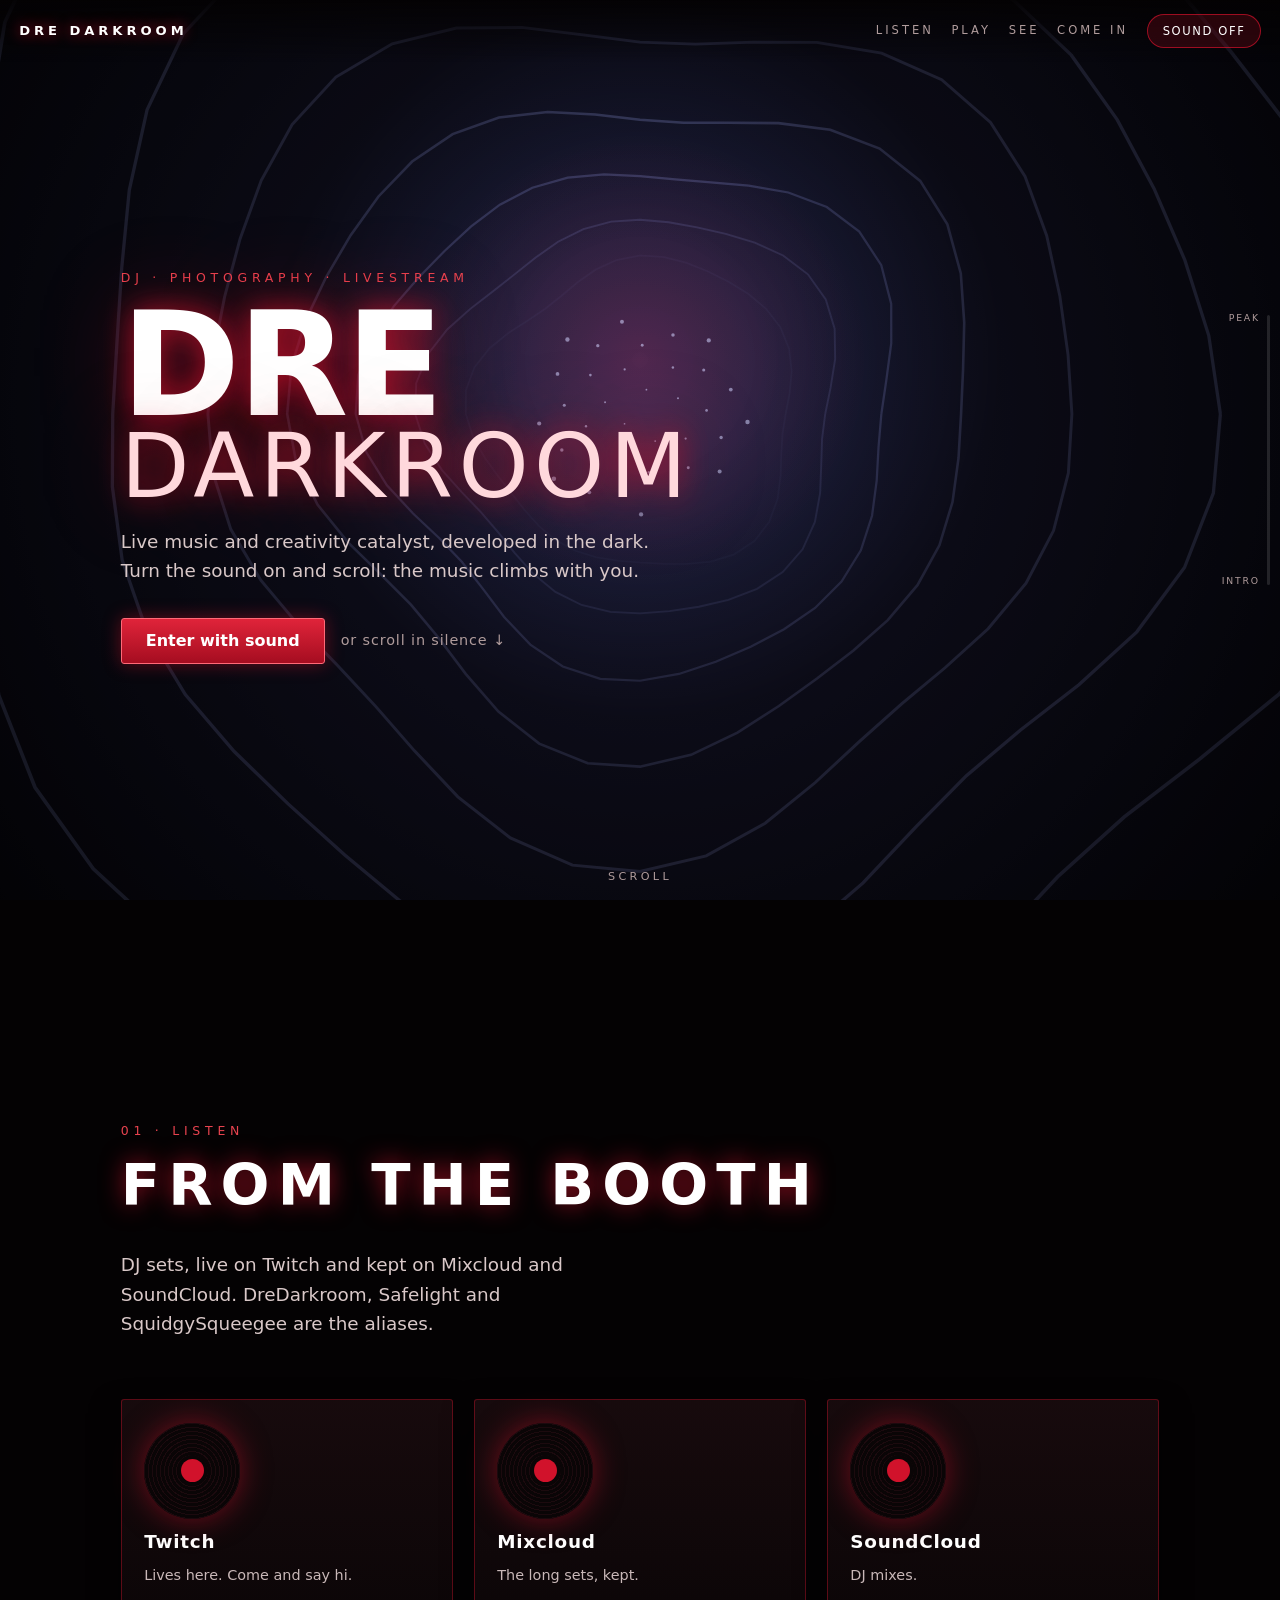
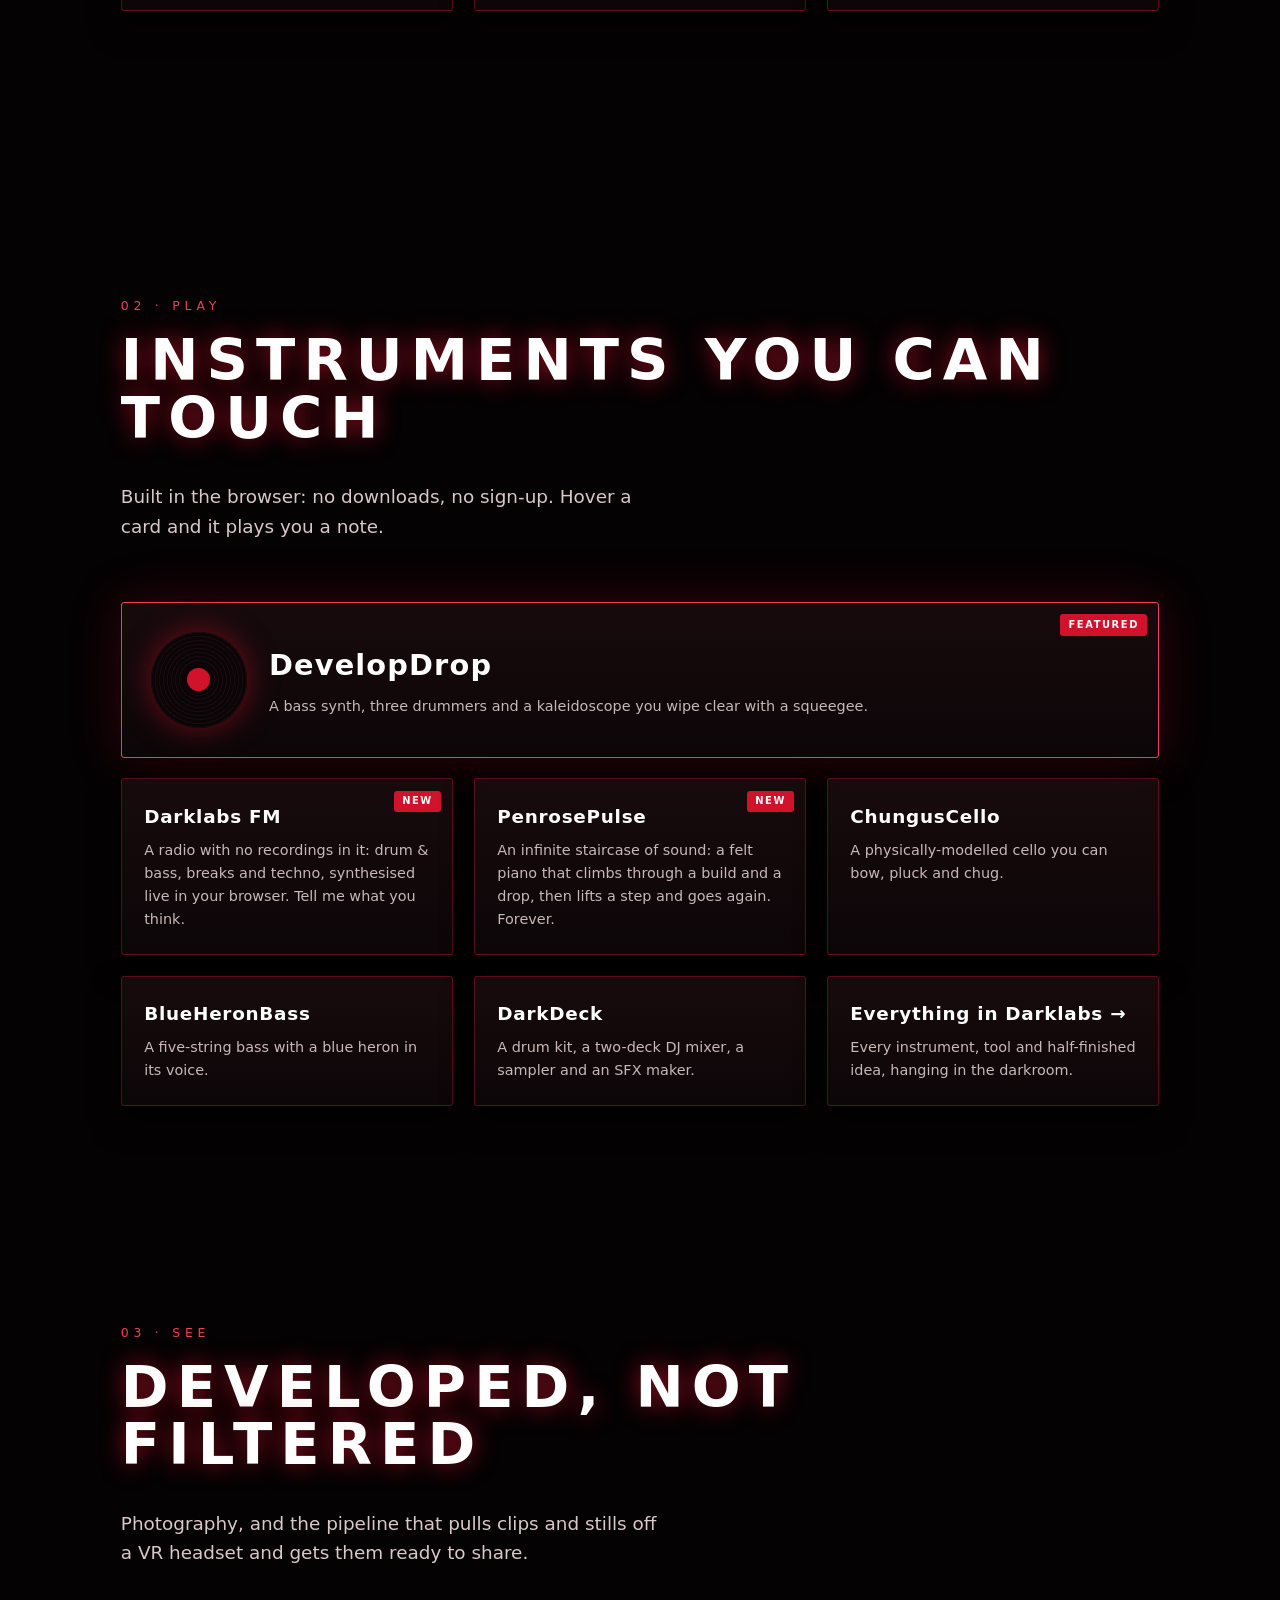
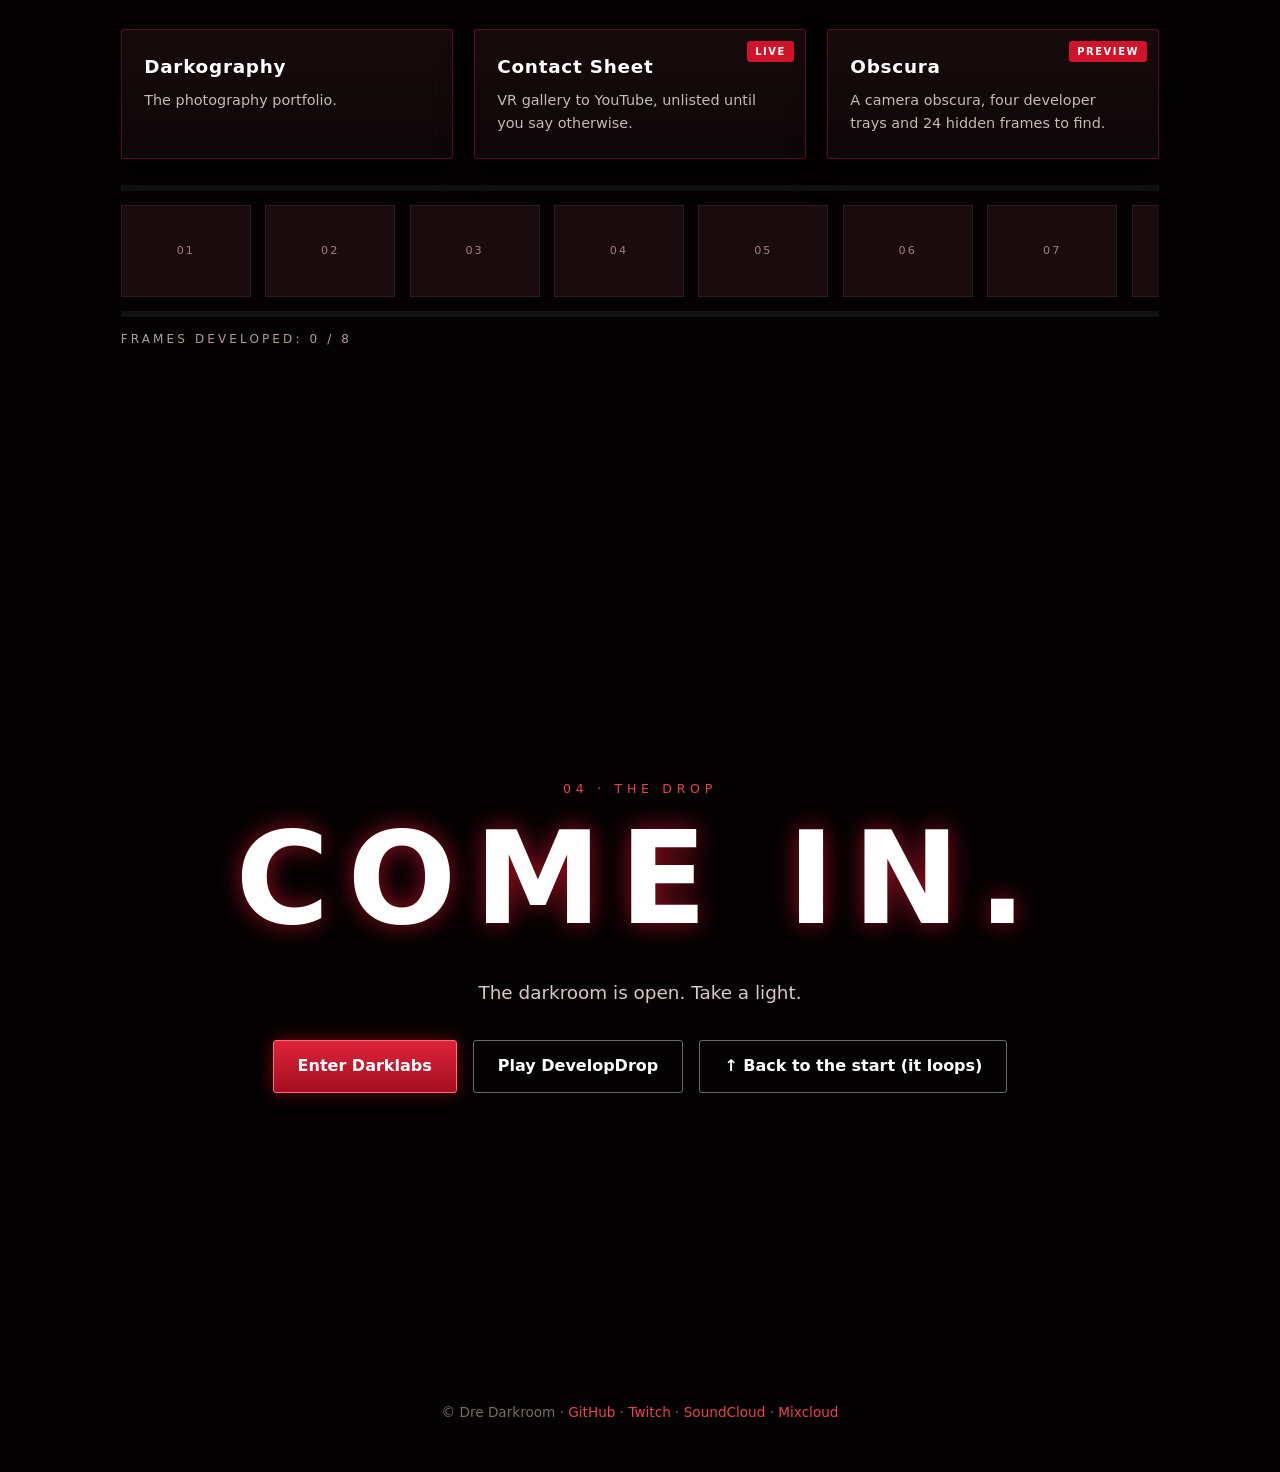
==== index.html @ c5c7fe25 "Fix inaccurate SoundCloud caption: DJ mixes Co-Authored-By: Claude Sonnet 5.5 <noreply@anthropic.com" ====
<!doctype html>
<html lang="en">
<head>
<meta charset="UTF-8">
<meta name="viewport" content="width=device-width, initial-scale=1, viewport-fit=cover">
<meta name="color-scheme" content="dark">
<meta name="darkreader-lock">
<title>Dre Darkroom | DJ / Photography / Livestream</title>
<meta name="description" content="Dre Darkroom: DJ, photography and livestream, plus instruments and games you can play in the browser. Scroll down: the music climbs with you.">
<meta name="theme-color" content="#040203">
<link rel="icon" href="data:image/svg+xml,<svg xmlns=%22http://www.w3.org/2000/svg%22 viewBox=%220 0 100 100%22><rect width=%22100%22 height=%22100%22 rx=%2214%22 fill=%22%23060607%22/><text x=%2250%22 y=%2268%22 font-size=%2258%22 font-family=%22monospace%22 font-weight=%22700%22 text-anchor=%22middle%22 fill=%22%23d1122b%22>DD</text></svg>">
<style>
*{margin:0;padding:0;box-sizing:border-box}
:root{--red:#d1122b;--red-soft:#e8434f;--ink:#040203;--text:#eadede;--dim:#b09c9c;--acc:rgb(150,205,255);--mx:50vw;--my:40vh;--beam:360px}
html{background:var(--ink);scroll-behavior:smooth}
body{color:var(--text);font:16px/1.6 system-ui,-apple-system,"Segoe UI",Roboto,Helvetica,Arial,sans-serif;overflow-x:hidden}
a{color:inherit}
#sky{position:fixed;inset:0;width:100%;height:100%;z-index:0;display:block}
#dark{position:fixed;inset:0;z-index:5;pointer-events:none;background:radial-gradient(circle var(--beam) at var(--mx) var(--my),rgba(2,0,0,0),rgba(2,0,0,.03) 34%,rgba(2,0,0,.55) 100%)}
#glow{position:fixed;inset:0;z-index:6;pointer-events:none;mix-blend-mode:screen;background:radial-gradient(circle calc(var(--beam)*.85) at var(--mx) var(--my),rgba(209,18,43,.26),rgba(209,18,43,.07) 46%,transparent 74%)}
.bar{position:fixed;top:0;left:0;right:0;z-index:20;display:flex;align-items:center;gap:1.2rem;padding:.9rem 1.2rem;background:linear-gradient(180deg,rgba(4,2,3,.92),rgba(4,2,3,0))}
.logo{font-weight:800;letter-spacing:.3em;font-size:.82rem;text-decoration:none;color:#fff;text-shadow:0 0 14px rgba(209,18,43,.9)}
.bar nav{display:flex;gap:1.1rem;margin-left:auto}
.bar nav a{font-size:.72rem;letter-spacing:.26em;text-transform:uppercase;text-decoration:none;color:var(--dim);padding:.3rem 0;border-bottom:1px solid transparent;transition:color .2s,border-color .2s}
.bar nav a:hover,.bar nav a.on{color:#fff;border-color:var(--red)}
.snd{font:inherit;font-size:.72rem;letter-spacing:.14em;text-transform:uppercase;color:#fff;background:rgba(209,18,43,.18);border:1px solid rgba(209,18,43,.7);border-radius:999px;padding:.4rem .9rem;cursor:pointer}
.snd[aria-pressed=true]{background:var(--red)}
.snd:focus-visible,.bar a:focus-visible,.card:focus-visible,.btn:focus-visible{outline:2px solid #fff;outline-offset:3px}
main{position:relative;z-index:10}
.screen{min-height:100vh;display:flex;flex-direction:column;justify-content:center;max-width:1080px;margin:0 auto;padding:6rem 1.3rem 4rem}
.eyebrow{font-size:.78rem;letter-spacing:.38em;text-transform:uppercase;color:var(--red-soft);margin-bottom:1rem}
h1{font-size:clamp(3rem,13vw,9rem);line-height:.86;font-weight:800;letter-spacing:-.02em;color:#fff;text-shadow:0 0 30px rgba(209,18,43,.8),0 0 90px rgba(209,18,43,.4)}
h1 span{display:block;letter-spacing:.06em;font-weight:200;color:#ffd8dc;font-size:.62em}
h2{font-size:clamp(2rem,6vw,3.6rem);line-height:1;letter-spacing:.14em;text-transform:uppercase;font-weight:700;color:#fff;text-shadow:0 0 24px rgba(209,18,43,.7);margin-bottom:.8rem}
.lede{max-width:46ch;font-size:1.15rem;color:#d9c8c8;margin:1.4rem 0 2rem}
.btn{display:inline-block;font-weight:700;text-decoration:none;color:#fff;background:linear-gradient(180deg,#e0243a,#a50d20);padding:.8rem 1.5rem;border-radius:3px;border:1px solid #ff6a78;box-shadow:0 0 18px rgba(209,18,43,.45);transition:transform .2s,box-shadow .2s,filter .2s;cursor:pointer;font-size:1rem;font-family:inherit}
.btn:hover{transform:translateY(-2px);filter:brightness(1.15);box-shadow:0 0 30px rgba(209,18,43,.8)}
.btn.ghost{background:transparent;border-color:rgba(255,255,255,.4);box-shadow:none}
.row{display:flex;flex-wrap:wrap;gap:1rem;align-items:center}
.quiet{color:var(--dim);font-size:.9rem;text-decoration:none;letter-spacing:.06em}
.quiet:hover{color:#fff}
.grid{display:grid;grid-template-columns:repeat(auto-fit,minmax(250px,1fr));gap:1.3rem;margin-top:1.8rem}
.card{position:relative;display:flex;flex-direction:column;gap:.5rem;padding:1.4rem;border:1px solid rgba(209,18,43,.4);border-radius:3px;background:linear-gradient(180deg,rgba(27,12,15,.86),rgba(14,7,9,.86));text-decoration:none;box-shadow:0 14px 30px rgba(0,0,0,.6);transition:transform .2s,border-color .2s,box-shadow .2s}
.card:hover{transform:translateY(-6px) rotate(-.4deg);border-color:var(--red-soft);box-shadow:0 22px 44px rgba(0,0,0,.7),0 0 34px rgba(209,18,43,.4)}
.card b{font-size:1.15rem;letter-spacing:.04em;color:#fff}
.card span{color:#c9b8b8;font-size:.9rem}
.card i{font-style:normal;font-size:.62rem;letter-spacing:.16em;font-weight:800;position:absolute;top:.7rem;right:.7rem;background:var(--red);color:#fff;padding:.18rem .5rem;border-radius:3px}
.card.hero{grid-column:1/-1;flex-direction:row;align-items:center;gap:1.4rem;padding:1.8rem;border-color:var(--red-soft);box-shadow:0 0 50px rgba(209,18,43,.25),0 14px 30px rgba(0,0,0,.6)}
.card.hero b{font-size:1.8rem}
.card.hero>div:last-child{display:flex;flex-direction:column;gap:.4rem}
.disc{flex:none;width:96px;height:96px;border-radius:50%;background:repeating-radial-gradient(circle,#0a0506 0 3px,#1c0a0e 3px 4px),conic-gradient(from 0deg,#d1122b,#2a0710,#ff6a3d,#1b0610,#d1122b);box-shadow:0 0 30px rgba(209,18,43,.5);animation:spin 9s linear infinite;position:relative}
.disc::after{content:"";position:absolute;inset:38%;border-radius:50%;background:#d1122b;box-shadow:0 0 0 4px #0a0506}
@keyframes spin{to{transform:rotate(360deg)}}
.records{display:grid;grid-template-columns:repeat(auto-fit,minmax(240px,1fr));gap:1.3rem;margin-top:1.8rem}
.records .card{align-items:flex-start}
.strip{display:flex;gap:.9rem;margin-top:1.6rem;overflow:hidden;padding:.9rem 0;border-top:6px solid #111;border-bottom:6px solid #111;background:repeating-linear-gradient(90deg,transparent 0 22px,#050203 22px 30px)}
.frame{flex:none;width:130px;height:92px;background:#1a0b0e;border:1px solid #2b1c1e;display:flex;align-items:center;justify-content:center;color:#a47f84;font-size:.7rem;letter-spacing:.18em;text-transform:uppercase;animation:develop 2.4s ease both}
@keyframes develop{from{filter:brightness(.1) sepia(1)}to{filter:none}}
.frame{cursor:pointer;font:inherit;font-size:.7rem;letter-spacing:.18em;text-transform:uppercase;border:1px solid #2b1c1e;color:#a47f84;position:relative}
.frame:hover,.frame:focus-visible{border-color:var(--red-soft);color:#fff;outline:none}
.frame.found{background:#2a1013;color:#ffd8dc}
.frame.found::after{content:"";position:absolute;right:6px;top:6px;width:6px;height:6px;border-radius:50%;background:var(--red);box-shadow:0 0 8px var(--red)}
.found-count{margin-top:.8rem;font-size:.75rem;letter-spacing:.26em;text-transform:uppercase;color:var(--dim)}
#toast{position:fixed;left:50%;bottom:54px;transform:translateX(-50%) translateY(20px);z-index:40;background:rgba(10,4,5,.94);border:1px solid var(--red-soft);color:#fff;padding:.7rem 1.1rem;border-radius:3px;font-size:.85rem;letter-spacing:.08em;max-width:min(92vw,34rem);text-align:center;opacity:0;pointer-events:none;transition:opacity .4s,transform .4s}
#toast.on{opacity:1;transform:translateX(-50%) translateY(0)}
dialog#dino{background:#0a0405;color:#ffd8dc;border:1px solid var(--red-soft);border-radius:4px;padding:1.4rem 1.6rem;max-width:min(94vw,40rem)}
dialog#dino::backdrop{background:rgba(0,0,0,.8)}
dialog#dino pre{font:14px/1.15 ui-monospace,Consolas,monospace;color:#ff8a96;overflow:auto;margin:0 0 1rem}
dialog#dino button{font:inherit;color:#fff;background:transparent;border:1px solid rgba(255,255,255,.4);border-radius:3px;padding:.5rem 1rem;cursor:pointer}
html.neg{filter:invert(1) hue-rotate(180deg)}
.end{text-align:center;align-items:center}
.end h2{font-size:clamp(3rem,12vw,8rem)}
footer{position:relative;z-index:10;text-align:center;color:#7a6a6a;font-size:.85rem;padding:2rem 1rem 3rem}
footer a{color:var(--red-soft);text-decoration:none}
.hint{position:fixed;left:50%;bottom:14px;transform:translateX(-50%);z-index:20;font-size:.7rem;letter-spacing:.3em;text-transform:uppercase;color:var(--dim);transition:opacity .6s;pointer-events:none}
.meter{position:fixed;right:10px;top:50%;transform:translateY(-50%);z-index:20;width:3px;height:30vh;background:rgba(255,255,255,.12);border-radius:3px}
.meter i{position:absolute;left:0;right:0;bottom:0;background:var(--acc);border-radius:3px;box-shadow:0 0 12px var(--acc)}
.meter span{position:absolute;right:10px;font-size:.58rem;letter-spacing:.2em;text-transform:uppercase;color:var(--dim);white-space:nowrap}
.meter .t{top:-4px}.meter .b{bottom:-4px}
@media (max-width:700px){.bar nav{display:none}.card.hero{flex-direction:column;align-items:flex-start}.meter{display:none}}
@media (prefers-reduced-motion:reduce){*,*::before,*::after{animation:none!important;transition:none!important}html{scroll-behavior:auto}}
</style>
</head>
<body>
<canvas id="sky" aria-hidden="true"></canvas>
<div id="dark" aria-hidden="true"></div><div id="glow" aria-hidden="true"></div>
<header class="bar">
  <a class="logo" href="#top">DRE DARKROOM</a>
  <nav aria-label="Sections"><a href="#listen">Listen</a><a href="#play">Play</a><a href="#see">See</a><a href="#drop">Come in</a></nav>
  <button class="snd" id="snd" type="button" aria-pressed="false">Sound off</button>
</header>
<div class="meter" aria-hidden="true"><span class="t">peak</span><i id="meterFill" style="height:0%"></i><span class="b">intro</span></div>

<main>
<section class="screen" id="top">
  <p class="eyebrow">DJ &middot; Photography &middot; Livestream</p>
  <h1>DRE<span>DARKROOM</span></h1>
  <p class="lede">Live music and creativity catalyst, developed in the dark. Turn the sound on and scroll: the music climbs with you.</p>
  <div class="row"><button class="btn" id="enter" type="button">Enter with sound</button><a class="quiet" href="#listen">or scroll in silence &darr;</a></div>
</section>

<section class="screen" id="listen">
  <p class="eyebrow">01 &middot; Listen</p>
  <h2>From the booth</h2>
  <p class="lede">DJ sets, live on Twitch and kept on Mixcloud and SoundCloud. DreDarkroom, Safelight and SquidgySqueegee are the aliases.</p>
  <div class="records">
    <a class="card" href="https://twitch.tv/dredarkroom" rel="noopener" data-n="62"><div class="disc"></div><b>Twitch</b><span>Lives here. Come and say hi.</span></a>
    <a class="card" href="https://mixcloud.com/darkroom" rel="noopener" data-n="65"><div class="disc"></div><b>Mixcloud</b><span>The long sets, kept.</span></a>
    <a class="card" href="https://soundcloud.com/dredarkroom" rel="noopener" data-n="69"><div class="disc"></div><b>SoundCloud</b><span>DJ mixes.</span></a>
  </div>
</section>

<section class="screen" id="play">
  <p class="eyebrow">02 &middot; Play</p>
  <h2>Instruments you can touch</h2>
  <p class="lede">Built in the browser: no downloads, no sign-up. Hover a card and it plays you a note.</p>
  <div class="grid">
    <a class="card hero" href="https://dredarkroom.github.io/DevelopDrop/" rel="noopener" data-n="74"><div class="disc"></div><div><i>FEATURED</i><b>DevelopDrop</b><span>A bass synth, three drummers and a kaleidoscope you wipe clear with a squeegee.</span></div></a>
    <a class="card" href="/darklabs/fm/" data-n="67"><i>NEW</i><b>Darklabs FM</b><span>A radio with no recordings in it: drum &amp; bass, breaks and techno, synthesised live in your browser. Tell me what you think.</span></a>
    <a class="card" href="/darklabs/penrosepulse/" data-n="62"><i>NEW</i><b>PenrosePulse</b><span>An infinite staircase of sound: a felt piano that climbs through a build and a drop, then lifts a step and goes again. Forever.</span></a>
    <a class="card" href="/darklabs/chunguscello/" data-n="57"><b>ChungusCello</b><span>A physically-modelled cello you can bow, pluck and chug.</span></a>
    <a class="card" href="/darklabs/blueheronbass/" data-n="45"><b>BlueHeronBass</b><span>A five-string bass with a blue heron in its voice.</span></a>
    <a class="card" href="/darklabs/drumdj/" data-n="53"><b>DarkDeck</b><span>A drum kit, a two-deck DJ mixer, a sampler and an SFX maker.</span></a>
    <a class="card" href="/darklabs/" data-n="69"><b>Everything in Darklabs &rarr;</b><span>Every instrument, tool and half-finished idea, hanging in the darkroom.</span></a>
  </div>
</section>

<section class="screen" id="see">
  <p class="eyebrow">03 &middot; See</p>
  <h2>Developed, not filtered</h2>
  <p class="lede">Photography, and the pipeline that pulls clips and stills off a VR headset and gets them ready to share.</p>
  <div class="grid">
    <a class="card" href="https://dredarkroom.github.io/darkography/" rel="noopener" data-n="72"><b>Darkography</b><span>The photography portfolio.</span></a>
    <a class="card" href="https://dredarkroom.github.io/contact-sheet/" rel="noopener" data-n="76"><i>LIVE</i><b>Contact Sheet</b><span>VR gallery to YouTube, unlisted until you say otherwise.</span></a>
    <a class="card" href="/darklabs/obscura/" data-n="64"><i>PREVIEW</i><b>Obscura</b><span>A camera obscura, four developer trays and 24 hidden frames to find.</span></a>
  </div>
  <div class="strip" role="group" aria-label="A roll of eight film frames. Some are not blank."><button class="frame" type="button" data-f="1" aria-label="Film frame 01, undeveloped">01</button><button class="frame" type="button" data-f="2" aria-label="Film frame 02, undeveloped">02</button><button class="frame" type="button" data-f="3" aria-label="Film frame 03, undeveloped">03</button><button class="frame" type="button" data-f="4" aria-label="Film frame 04, undeveloped">04</button><button class="frame" type="button" data-f="5" aria-label="Film frame 05, undeveloped">05</button><button class="frame" type="button" data-f="6" aria-label="Film frame 06, undeveloped">06</button><button class="frame" type="button" data-f="7" aria-label="Film frame 07, undeveloped">07</button><button class="frame" type="button" data-f="8" aria-label="Film frame 08, undeveloped">08</button></div><p class="found-count" id="found">Frames developed: 0 / 8</p>
</section>

<section class="screen end" id="drop">
  <p class="eyebrow">04 &middot; The drop</p>
  <h2>Come in.</h2>
  <p class="lede">The darkroom is open. Take a light.</p>
  <div class="row" style="justify-content:center"><a class="btn" href="/darklabs/">Enter Darklabs</a><a class="btn ghost" href="https://dredarkroom.github.io/DevelopDrop/" rel="noopener">Play DevelopDrop</a><a class="btn ghost" href="#top">&uarr; Back to the start (it loops)</a></div>
</section>
</main>
<footer><p>&copy; Dre Darkroom &middot; <a href="https://github.com/DreDarkroom">GitHub</a> &middot; <a href="https://twitch.tv/dredarkroom" rel="noopener">Twitch</a> &middot; <a href="https://soundcloud.com/dredarkroom" rel="noopener">SoundCloud</a> &middot; <a href="https://mixcloud.com/darkroom" rel="noopener">Mixcloud</a></p></footer>
<p class="hint" id="hint">scroll</p>
<div id="toast" role="status" aria-live="polite"></div>
<dialog id="dino" aria-label="A hidden dinosaur"><pre>                 __
                / _)
       _.----._/ /
      /         /
   __/ (  | (  |
  /__.-'|_|--|_|</pre><p>Frame 04 wasn't blank. It never was a bug.</p><p style="margin-top:.8rem"><button type="button" id="dinoX">Close</button></p></dialog>

<script type="module">
import { Ascent } from "./kit/fm.js";
import { Tunnel } from "./kit/visuals.js";
import { arcColor } from "./kit/visuals.js";

const $ = (id) => document.getElementById(id), root = document.documentElement;
const reduce = matchMedia("(prefers-reduced-motion: reduce)").matches;
const music = new Ascent();                                                       // the scroll-driven music: Max Cooper at the top, Noisia at the bottom
const tunnel = new Tunnel($("sky"));
tunnel.setEco(((navigator.hardwareConcurrency || 4) <= 4));
let soundOn = false, a = 0.03, peaked = false;

/* scroll position IS the ascent: the top of the page is the spacious Max Cooper-style intro, the bottom is the Noisia-style drop */
const progress = () => { const m = root.scrollHeight - innerHeight; return m > 0 ? Math.min(1, Math.max(0, scrollY / m)) : 0; };
const ascentFor = (p) => 0.03 + 0.96 * Math.pow(p, 1.08);

/* the safelight follows the pointer, lazily */
const st = { mx: innerWidth * .5, my: innerHeight * .4, tx: innerWidth * .5, ty: innerHeight * .4, idle: 0, t: 0 };
addEventListener("pointermove", (e) => { st.tx = e.clientX; st.ty = e.clientY; st.idle = 0; }, { passive: true });
addEventListener("touchmove", (e) => { const t = e.touches[0]; if (t) { st.tx = t.clientX; st.ty = t.clientY; st.idle = 0; } }, { passive: true });

async function turnOn() {
  try { await music.start(); } catch (e) { $("hint").textContent = e.message; return; }
  soundOn = true; music.setAscent(a);
  $("snd").textContent = "Sound on"; $("snd").setAttribute("aria-pressed", "true"); $("enter").textContent = "Sound on. Now scroll.";
}
function turnOff() { soundOn = false; music.stop(); $("snd").textContent = "Sound off"; $("snd").setAttribute("aria-pressed", "false"); }
$("enter").addEventListener("click", () => { if (!soundOn) turnOn(); });
$("snd").addEventListener("click", () => { soundOn ? turnOff() : turnOn(); });

/* hover a card, hear a note (a marimba pluck in the key) */
document.querySelectorAll("[data-n]").forEach((el) => {
  const play = () => { if (!soundOn || !music.ready) return; music.pluck(+el.dataset.n); tunnel.ping(+el.dataset.n % 12, 0.8); };
  el.addEventListener("pointerenter", play); el.addEventListener("focus", play);
});

/* which section are we in */
const links = [...document.querySelectorAll(".bar nav a")];
const io = new IntersectionObserver((es) => es.forEach((e) => { if (e.isIntersecting) links.forEach((l) => l.classList.toggle("on", l.getAttribute("href") === "#" + e.target.id)); }), { rootMargin: "-45% 0px -45% 0px" });
document.querySelectorAll(".screen").forEach((s) => io.observe(s));

/* frame loop */
let last = performance.now(), n = 0;
function frame(now) {
  const dt = Math.min(0.05, (now - last) / 1000); last = now; st.t += dt; st.idle += dt;
  const p = progress(), target = reduce ? 0.03 : ascentFor(p);
  a += (target - a) * Math.min(1, dt * 2.2);                                     // the music follows your scroll, a beat behind
  if (soundOn) {
    music.setAscent(a);
    // the drop: crossing into the last stretch of the page once per visit
    if (p > 0.9 && !peaked) { peaked = true; music.boom(); tunnel.boom(); }
    if (p < 0.78) peaked = false;
  }
  let tx = st.tx, ty = st.ty;
  if (st.idle > 5 && !reduce) { tx = innerWidth * (.5 + .3 * Math.sin(st.t * .3)); ty = innerHeight * (.45 + .25 * Math.sin(st.t * .23 + 1)); }
  st.mx += (tx - st.mx) * Math.min(1, dt * 7); st.my += (ty - st.my) * Math.min(1, dt * 7);
  if ((++n & 1) === 0) {
    root.style.setProperty("--mx", st.mx.toFixed(0) + "px"); root.style.setProperty("--my", st.my.toFixed(0) + "px");
    const [r, g, b] = arcColor(a); root.style.setProperty("--acc", `rgb(${r | 0},${g | 0},${b | 0})`);
    $("meterFill").style.height = (p * 100).toFixed(0) + "%";
  }
  tunnel.frame(dt, { a, level: music.level() });
  $("hint").style.opacity = scrollY > 60 ? 0 : 1;
  requestAnimationFrame(frame);
}
requestAnimationFrame(frame);
addEventListener("pointerdown", () => { music.resume(); }, true);
/* easter eggs: the roll of film, a dinosaur, and the Konami negative */
const toast = (t) => { const e = $("toast"); e.textContent = t; e.classList.add("on"); clearTimeout(toast.t); toast.t = setTimeout(() => e.classList.remove("on"), 3400); };
const FRAMES = { 1: "Exposure: you, looking.", 2: "Stop bath. Nothing here is moving.", 3: "A drummer, on a break.", 4: null, 5: "Fixer. Do not open the door.", 6: "A contact sheet, but real.", 7: "Dust. Always dust.", 8: "There is no ninth frame. Try: ↑ ↑ ↓ ↓ ← → ← → B A" };
let found = new Set(); try { found = new Set(JSON.parse(localStorage.getItem("dd.frames") || "[]")); } catch (e) { /* storage may be blocked */ }
const showFound = () => { $("found").textContent = "Frames developed: " + found.size + " / 8" + (found.size === 8 ? " · roll complete" : ""); document.querySelectorAll(".frame").forEach((f) => { const on = found.has(+f.dataset.f); f.classList.toggle("found", on); f.setAttribute("aria-label", "Film frame " + f.textContent + (on ? ", developed" : ", undeveloped")); }); };
const shutter = () => { if (soundOn && music.ready) music.tick(); };
function negative(on) { const next = on === undefined ? !root.classList.contains("neg") : on; root.classList.toggle("neg", next); shutter(); toast(next ? "Negative developed. Same again to reverse it." : "Back to positive."); }
document.querySelectorAll(".frame").forEach((f) => f.addEventListener("click", () => {
  const n = +f.dataset.f; shutter(); const wasNew = !found.has(n); found.add(n); try { localStorage.setItem("dd.frames", JSON.stringify([...found])); } catch (e) { /* ignore */ }
  showFound(); if (n === 4) $("dino").showModal(); else toast(FRAMES[n]);
  if (wasNew && found.size === 8) setTimeout(() => { toast("Roll developed. Here is the negative."); negative(true); }, 900);
}));
$("dinoX").addEventListener("click", () => $("dino").close()); $("dino").addEventListener("click", (e) => { if (e.target === $("dino")) $("dino").close(); });
const KONAMI = ["ArrowUp", "ArrowUp", "ArrowDown", "ArrowDown", "ArrowLeft", "ArrowRight", "ArrowLeft", "ArrowRight", "b", "a"]; let ki = 0, typed = "";
addEventListener("keydown", (e) => {
  const k = e.key.length === 1 ? e.key.toLowerCase() : e.key;
  ki = k === KONAMI[ki] ? ki + 1 : (k === KONAMI[0] ? 1 : 0); if (ki === KONAMI.length) { ki = 0; negative(); }
  if (e.key.length === 1) { typed = (typed + k).slice(-4); if (typed === "dino") { typed = ""; found.add(4); showFound(); $("dino").showModal(); } }
});
let taps = 0, tapT = 0; document.querySelector(".logo").addEventListener("click", () => { const now = performance.now(); taps = now - tapT < 900 ? taps + 1 : 1; tapT = now; if (taps >= 7) { taps = 0; negative(); } });   // mobile: tap the logo seven times
showFound();
window.__home = { music, tunnel, progress, get a() { return a; } };
console.log("%cDRE DARKROOM", "color:#d1122b;font:700 22px monospace", "\nscroll is the music.");
</script>
</body>
</html>
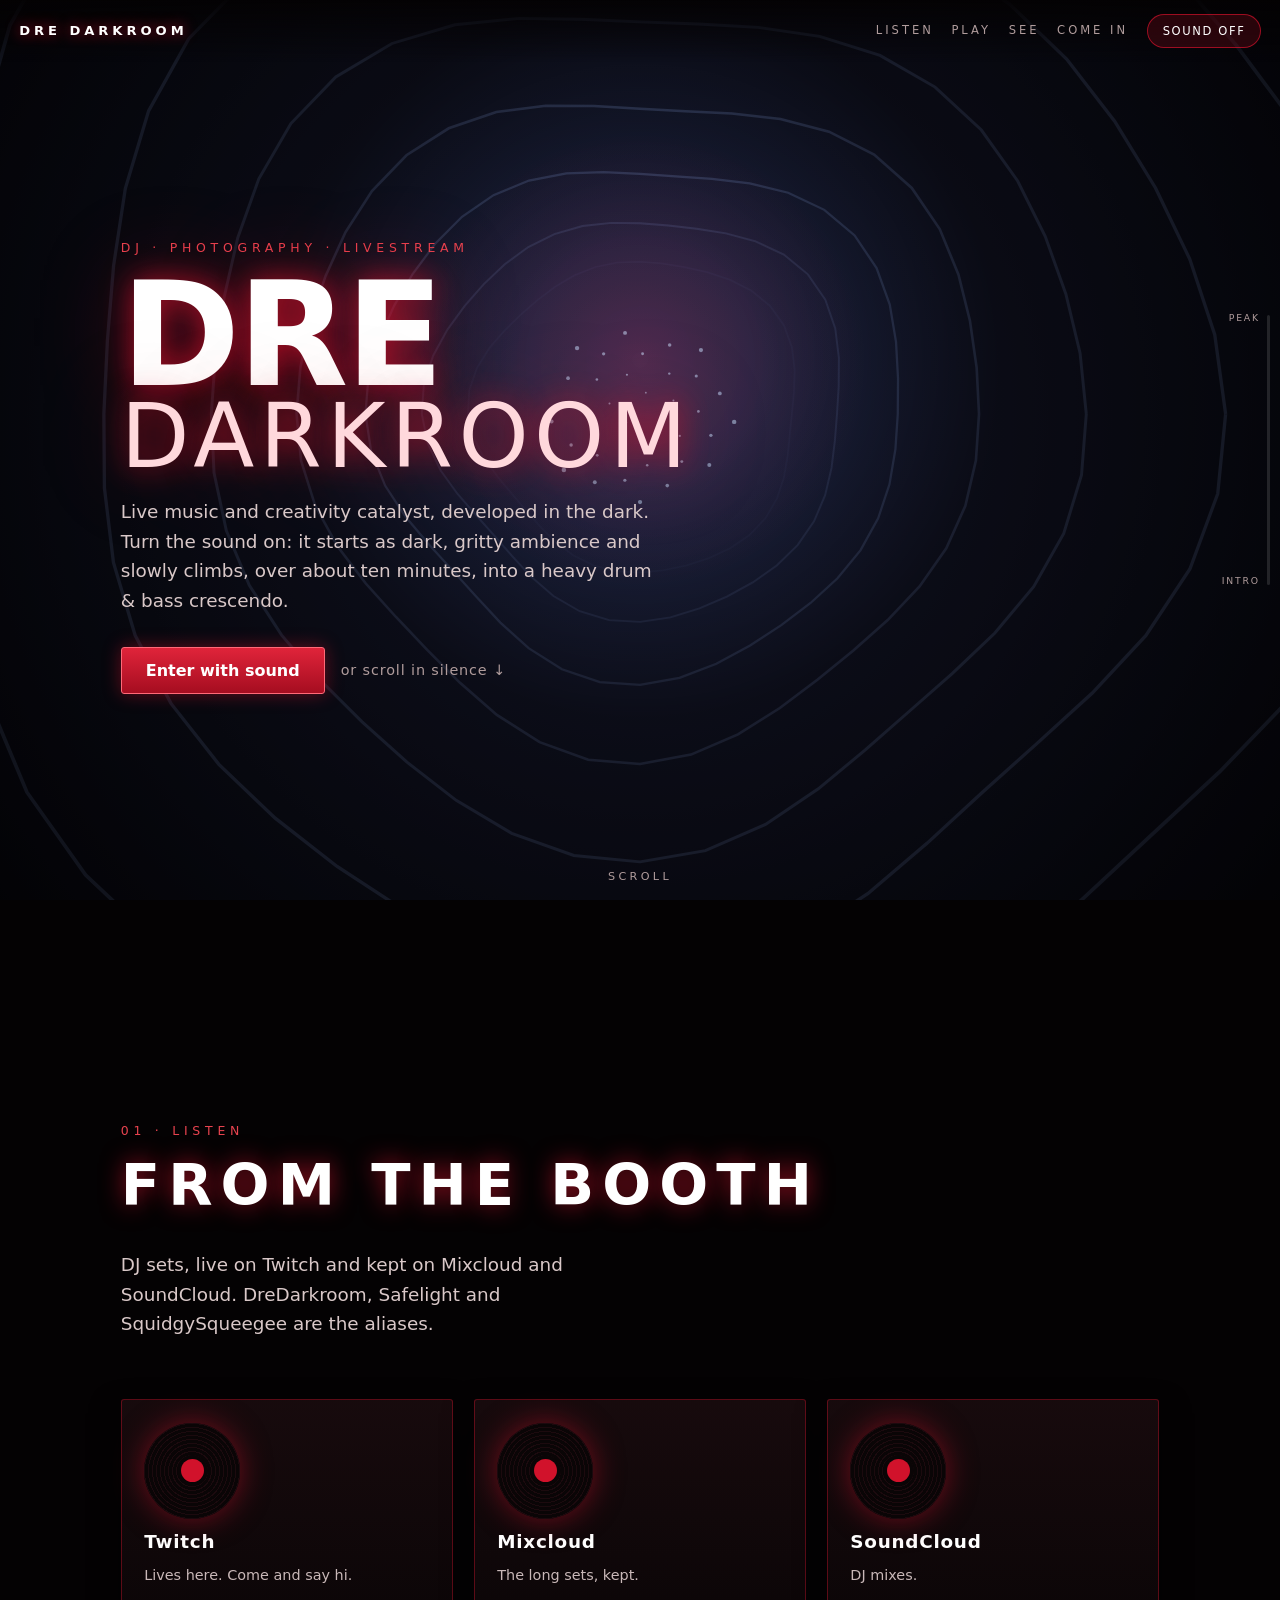
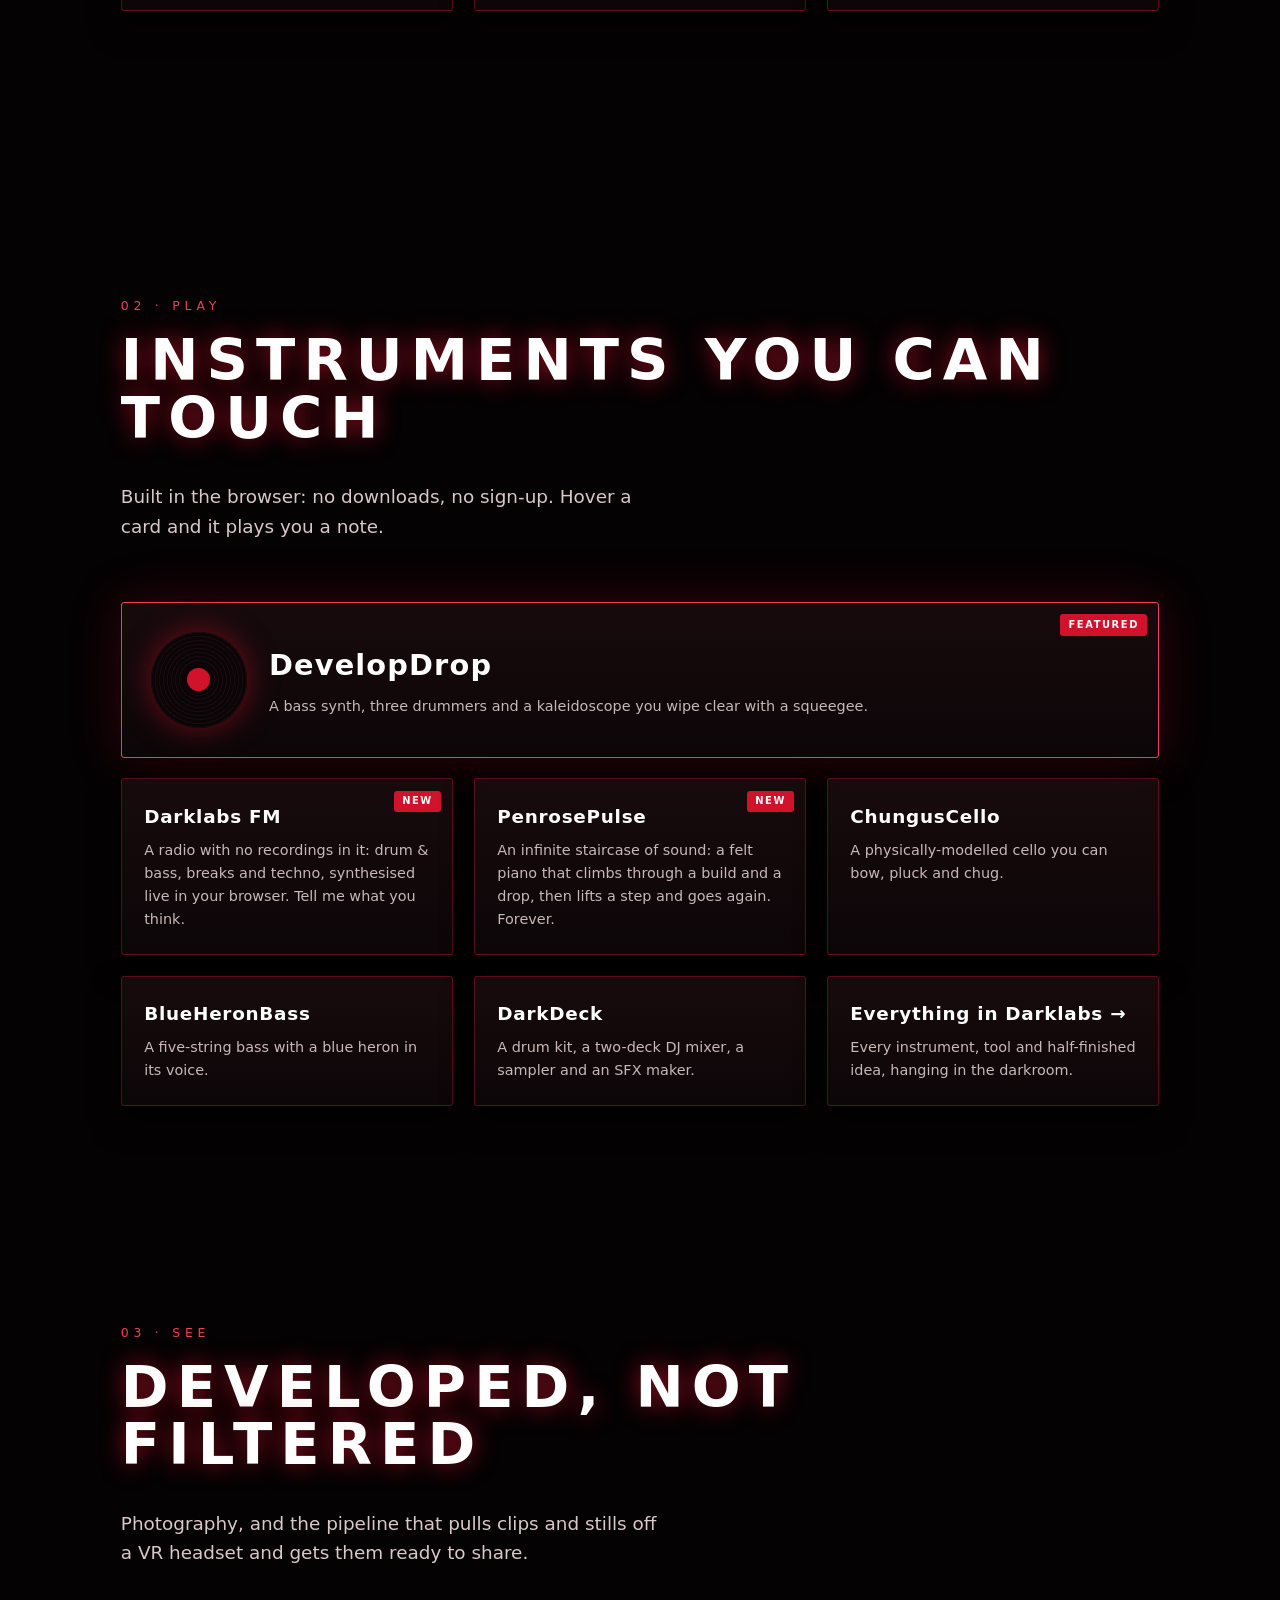
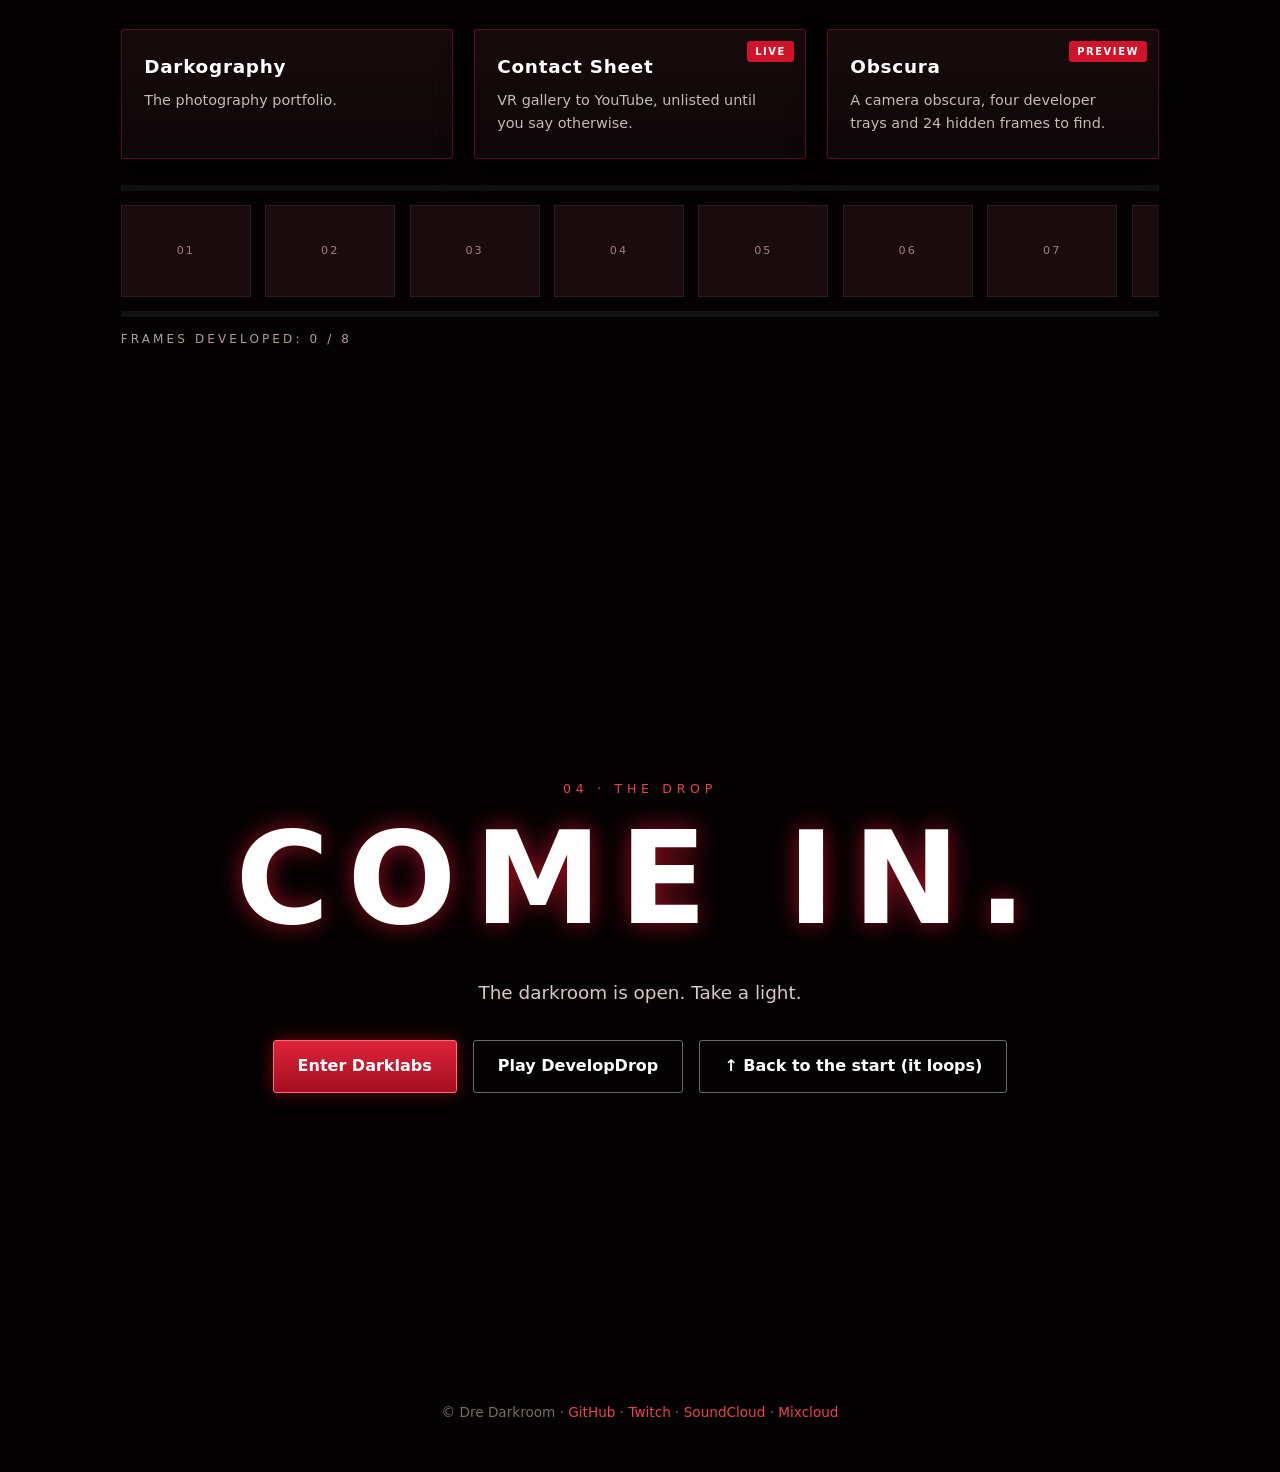
==== commit 2d484782: "Homepage music: ten-minute Journey (dark ambience to DnB crescendo) with skip-ahead slider Co-Author" ====
--- a/index.html
+++ b/index.html
@@ -6,7 +6,7 @@
 <meta name="color-scheme" content="dark">
 <meta name="darkreader-lock">
 <title>Dre Darkroom | DJ / Photography / Livestream</title>
-<meta name="description" content="Dre Darkroom: DJ, photography and livestream, plus instruments and games you can play in the browser. Scroll down: the music climbs with you.">
+<meta name="description" content="Dre Darkroom: DJ, photography and livestream, plus instruments and games you can play in the browser. Turn the sound on: it climbs from dark ambience to a drum and bass crescendo.">
 <meta name="theme-color" content="#040203">
 <link rel="icon" href="data:image/svg+xml,<svg xmlns=%22http://www.w3.org/2000/svg%22 viewBox=%220 0 100 100%22><rect width=%22100%22 height=%22100%22 rx=%2214%22 fill=%22%23060607%22/><text x=%2250%22 y=%2268%22 font-size=%2258%22 font-family=%22monospace%22 font-weight=%22700%22 text-anchor=%22middle%22 fill=%22%23d1122b%22>DD</text></svg>">
 <style>
@@ -25,6 +25,10 @@
 .bar nav a:hover,.bar nav a.on{color:#fff;border-color:var(--red)}
 .snd{font:inherit;font-size:.72rem;letter-spacing:.14em;text-transform:uppercase;color:#fff;background:rgba(209,18,43,.18);border:1px solid rgba(209,18,43,.7);border-radius:999px;padding:.4rem .9rem;cursor:pointer}
 .snd[aria-pressed=true]{background:var(--red)}
+.jr{display:flex;gap:.55rem;align-items:center;font-size:.66rem;letter-spacing:.22em;text-transform:uppercase;color:var(--dim)}
+.jr[hidden]{display:none}
+.jr input{width:7.5rem;accent-color:var(--red)}
+@media (max-width:700px){.jr span{display:none}.jr input{width:5rem}}
 .snd:focus-visible,.bar a:focus-visible,.card:focus-visible,.btn:focus-visible{outline:2px solid #fff;outline-offset:3px}
 main{position:relative;z-index:10}
 .screen{min-height:100vh;display:flex;flex-direction:column;justify-content:center;max-width:1080px;margin:0 auto;padding:6rem 1.3rem 4rem}
@@ -87,6 +91,7 @@
 <header class="bar">
   <a class="logo" href="#top">DRE DARKROOM</a>
   <nav aria-label="Sections"><a href="#listen">Listen</a><a href="#play">Play</a><a href="#see">See</a><a href="#drop">Come in</a></nav>
+  <label class="jr" id="jrBox" hidden><span>Journey</span><input id="journey" type="range" min="0" max="1000" value="0" aria-label="Journey: skip along the ten minute climb from dark ambience to the drum and bass crescendo"></label>
   <button class="snd" id="snd" type="button" aria-pressed="false">Sound off</button>
 </header>
 <div class="meter" aria-hidden="true"><span class="t">peak</span><i id="meterFill" style="height:0%"></i><span class="b">intro</span></div>
@@ -95,7 +100,7 @@
 <section class="screen" id="top">
   <p class="eyebrow">DJ &middot; Photography &middot; Livestream</p>
   <h1>DRE<span>DARKROOM</span></h1>
-  <p class="lede">Live music and creativity catalyst, developed in the dark. Turn the sound on and scroll: the music climbs with you.</p>
+  <p class="lede">Live music and creativity catalyst, developed in the dark. Turn the sound on: it starts as dark, gritty ambience and slowly climbs, over about ten minutes, into a heavy drum &amp; bass crescendo.</p>
   <div class="row"><button class="btn" id="enter" type="button">Enter with sound</button><a class="quiet" href="#listen">or scroll in silence &darr;</a></div>
 </section>
 
@@ -155,16 +160,16 @@
   /__.-'|_|--|_|</pre><p>Frame 04 wasn't blank. It never was a bug.</p><p style="margin-top:.8rem"><button type="button" id="dinoX">Close</button></p></dialog>
 
 <script type="module">
-import { Ascent } from "./kit/fm.js";
+import { Journey } from "./kit/fm.js";
 import { Tunnel } from "./kit/visuals.js";
 import { arcColor } from "./kit/visuals.js";
 
 const $ = (id) => document.getElementById(id), root = document.documentElement;
 const reduce = matchMedia("(prefers-reduced-motion: reduce)").matches;
-const music = new Ascent();                                                       // the scroll-driven music: Max Cooper at the top, Noisia at the bottom
+const music = new Journey().on("crescendo", () => tunnel.boom());                // a ten-minute climb: dark ambience at the start, a heavy drum & bass crescendo at the end
 const tunnel = new Tunnel($("sky"));
 tunnel.setEco(((navigator.hardwareConcurrency || 4) <= 4));
-let soundOn = false, a = 0.03, peaked = false;
+let soundOn = false, a = 0.03, jDrag = false;
 
 /* scroll position IS the ascent: the top of the page is the spacious Max Cooper-style intro, the bottom is the Noisia-style drop */
 const progress = () => { const m = root.scrollHeight - innerHeight; return m > 0 ? Math.min(1, Math.max(0, scrollY / m)) : 0; };
@@ -177,10 +182,10 @@
 
 async function turnOn() {
   try { await music.start(); } catch (e) { $("hint").textContent = e.message; return; }
-  soundOn = true; music.setAscent(a);
-  $("snd").textContent = "Sound on"; $("snd").setAttribute("aria-pressed", "true"); $("enter").textContent = "Sound on. Now scroll.";
+  soundOn = true; $("jrBox").hidden = false;
+  $("snd").textContent = "Sound on"; $("snd").setAttribute("aria-pressed", "true"); $("enter").textContent = "Sound on. Settle in.";
 }
-function turnOff() { soundOn = false; music.stop(); $("snd").textContent = "Sound off"; $("snd").setAttribute("aria-pressed", "false"); }
+function turnOff() { soundOn = false; music.stop(); $("jrBox").hidden = true; $("snd").textContent = "Sound off"; $("snd").setAttribute("aria-pressed", "false"); }
 $("enter").addEventListener("click", () => { if (!soundOn) turnOn(); });
 $("snd").addEventListener("click", () => { soundOn ? turnOff() : turnOn(); });
 
@@ -199,13 +204,10 @@
 let last = performance.now(), n = 0;
 function frame(now) {
   const dt = Math.min(0.05, (now - last) / 1000); last = now; st.t += dt; st.idle += dt;
-  const p = progress(), target = reduce ? 0.03 : ascentFor(p);
+  const p = progress(), target = reduce ? 0.03 : (soundOn ? music.p : ascentFor(p) * 0.35);          // the visuals follow the music's climb
   a += (target - a) * Math.min(1, dt * 2.2);                                     // the music follows your scroll, a beat behind
   if (soundOn) {
-    music.setAscent(a);
     // the drop: crossing into the last stretch of the page once per visit
-    if (p > 0.9 && !peaked) { peaked = true; music.boom(); tunnel.boom(); }
-    if (p < 0.78) peaked = false;
   }
   let tx = st.tx, ty = st.ty;
   if (st.idle > 5 && !reduce) { tx = innerWidth * (.5 + .3 * Math.sin(st.t * .3)); ty = innerHeight * (.45 + .25 * Math.sin(st.t * .23 + 1)); }
@@ -213,7 +215,7 @@
   if ((++n & 1) === 0) {
     root.style.setProperty("--mx", st.mx.toFixed(0) + "px"); root.style.setProperty("--my", st.my.toFixed(0) + "px");
     const [r, g, b] = arcColor(a); root.style.setProperty("--acc", `rgb(${r | 0},${g | 0},${b | 0})`);
-    $("meterFill").style.height = (p * 100).toFixed(0) + "%";
+    $("meterFill").style.height = (100 * (soundOn ? music.p : p)).toFixed(0) + "%"; if (soundOn && !jDrag) $("journey").value = Math.round(music.p * 1000);
   }
   tunnel.frame(dt, { a, level: music.level() });
   $("hint").style.opacity = scrollY > 60 ? 0 : 1;
@@ -221,6 +223,7 @@
 }
 requestAnimationFrame(frame);
 addEventListener("pointerdown", () => { music.resume(); }, true);
+const jr = $("journey"); jr.addEventListener("pointerdown", () => (jDrag = true)); addEventListener("pointerup", () => (jDrag = false)); jr.addEventListener("input", () => music.seek(+jr.value / 1000)); jr.addEventListener("keydown", () => (jDrag = true)); jr.addEventListener("keyup", () => (jDrag = false));
 /* easter eggs: the roll of film, a dinosaur, and the Konami negative */
 const toast = (t) => { const e = $("toast"); e.textContent = t; e.classList.add("on"); clearTimeout(toast.t); toast.t = setTimeout(() => e.classList.remove("on"), 3400); };
 const FRAMES = { 1: "Exposure: you, looking.", 2: "Stop bath. Nothing here is moving.", 3: "A drummer, on a break.", 4: null, 5: "Fixer. Do not open the door.", 6: "A contact sheet, but real.", 7: "Dust. Always dust.", 8: "There is no ninth frame. Try: ↑ ↑ ↓ ↓ ← → ← → B A" };
@@ -243,7 +246,7 @@
 let taps = 0, tapT = 0; document.querySelector(".logo").addEventListener("click", () => { const now = performance.now(); taps = now - tapT < 900 ? taps + 1 : 1; tapT = now; if (taps >= 7) { taps = 0; negative(); } });   // mobile: tap the logo seven times
 showFound();
 window.__home = { music, tunnel, progress, get a() { return a; } };
-console.log("%cDRE DARKROOM", "color:#d1122b;font:700 22px monospace", "\nscroll is the music.");
+console.log("%cDRE DARKROOM", "color:#d1122b;font:700 22px monospace", "\nten minutes, dark to loud.");
 </script>
 </body>
 </html>
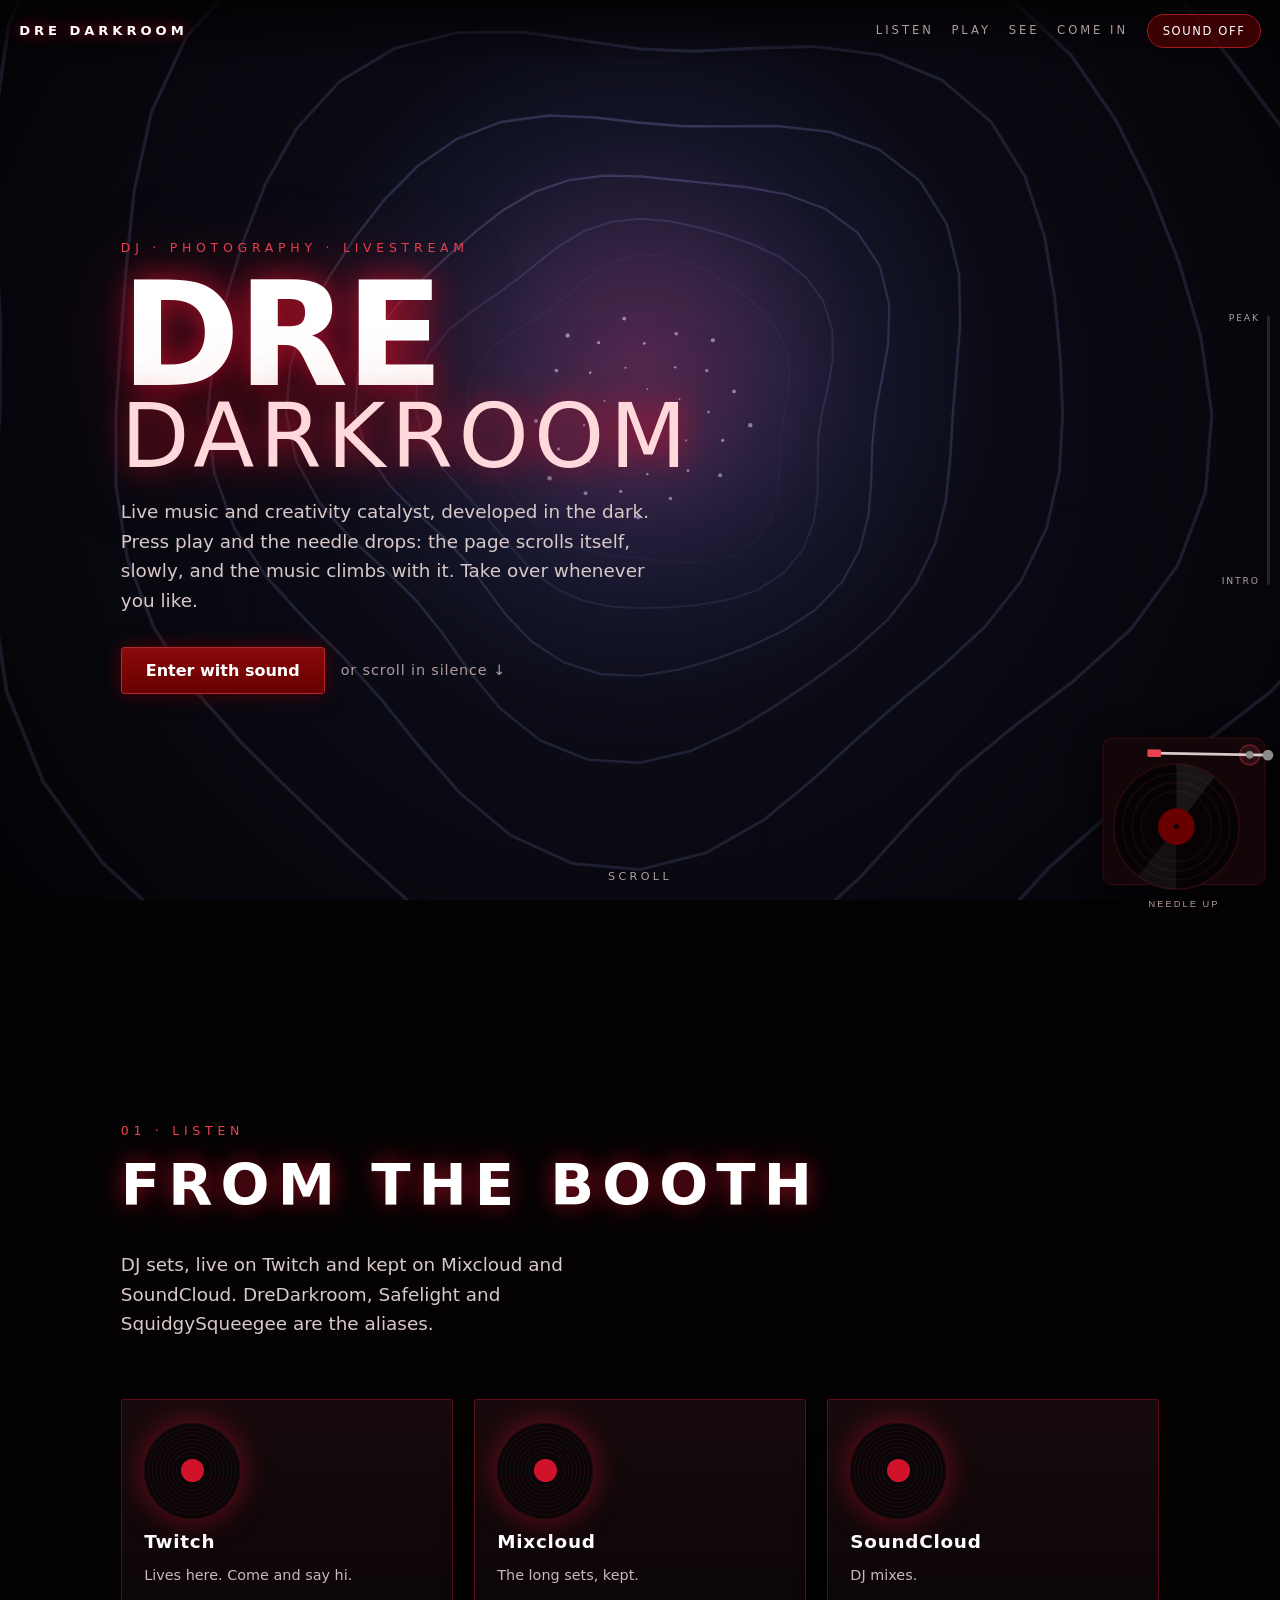
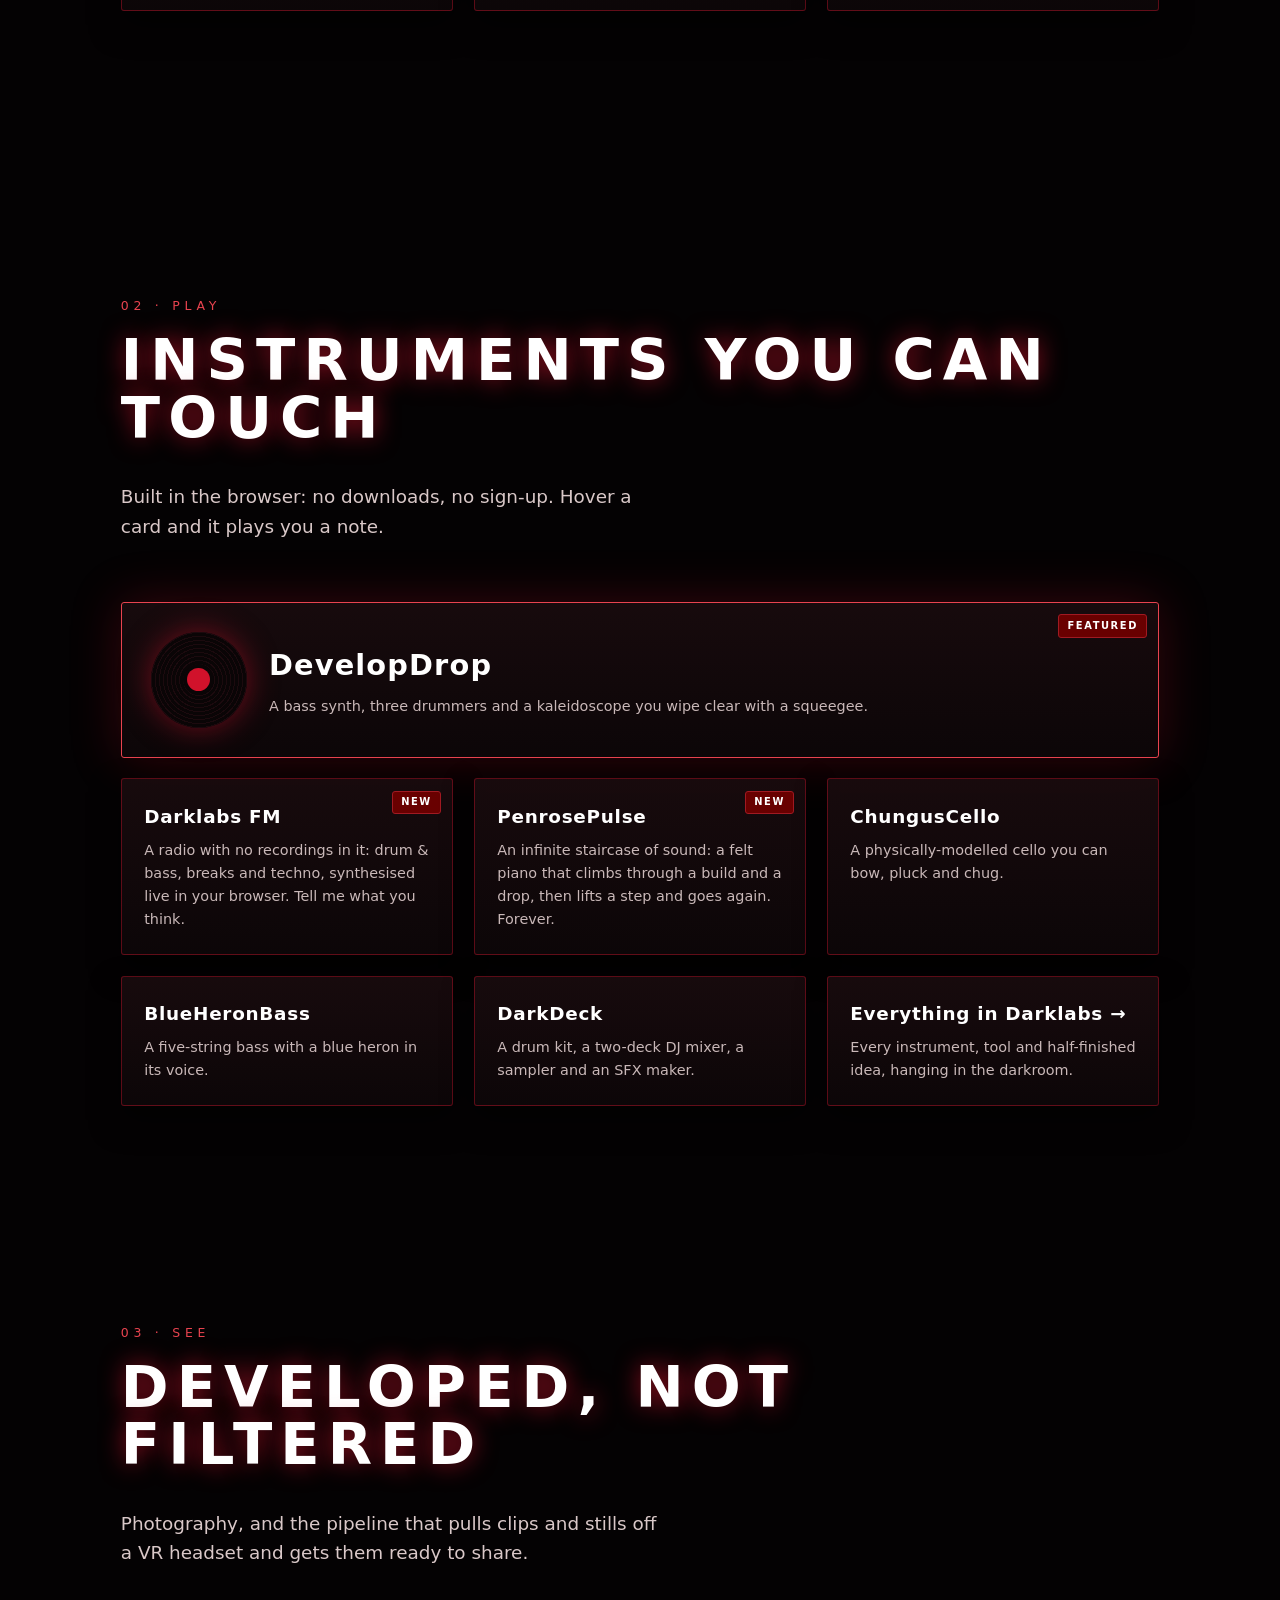
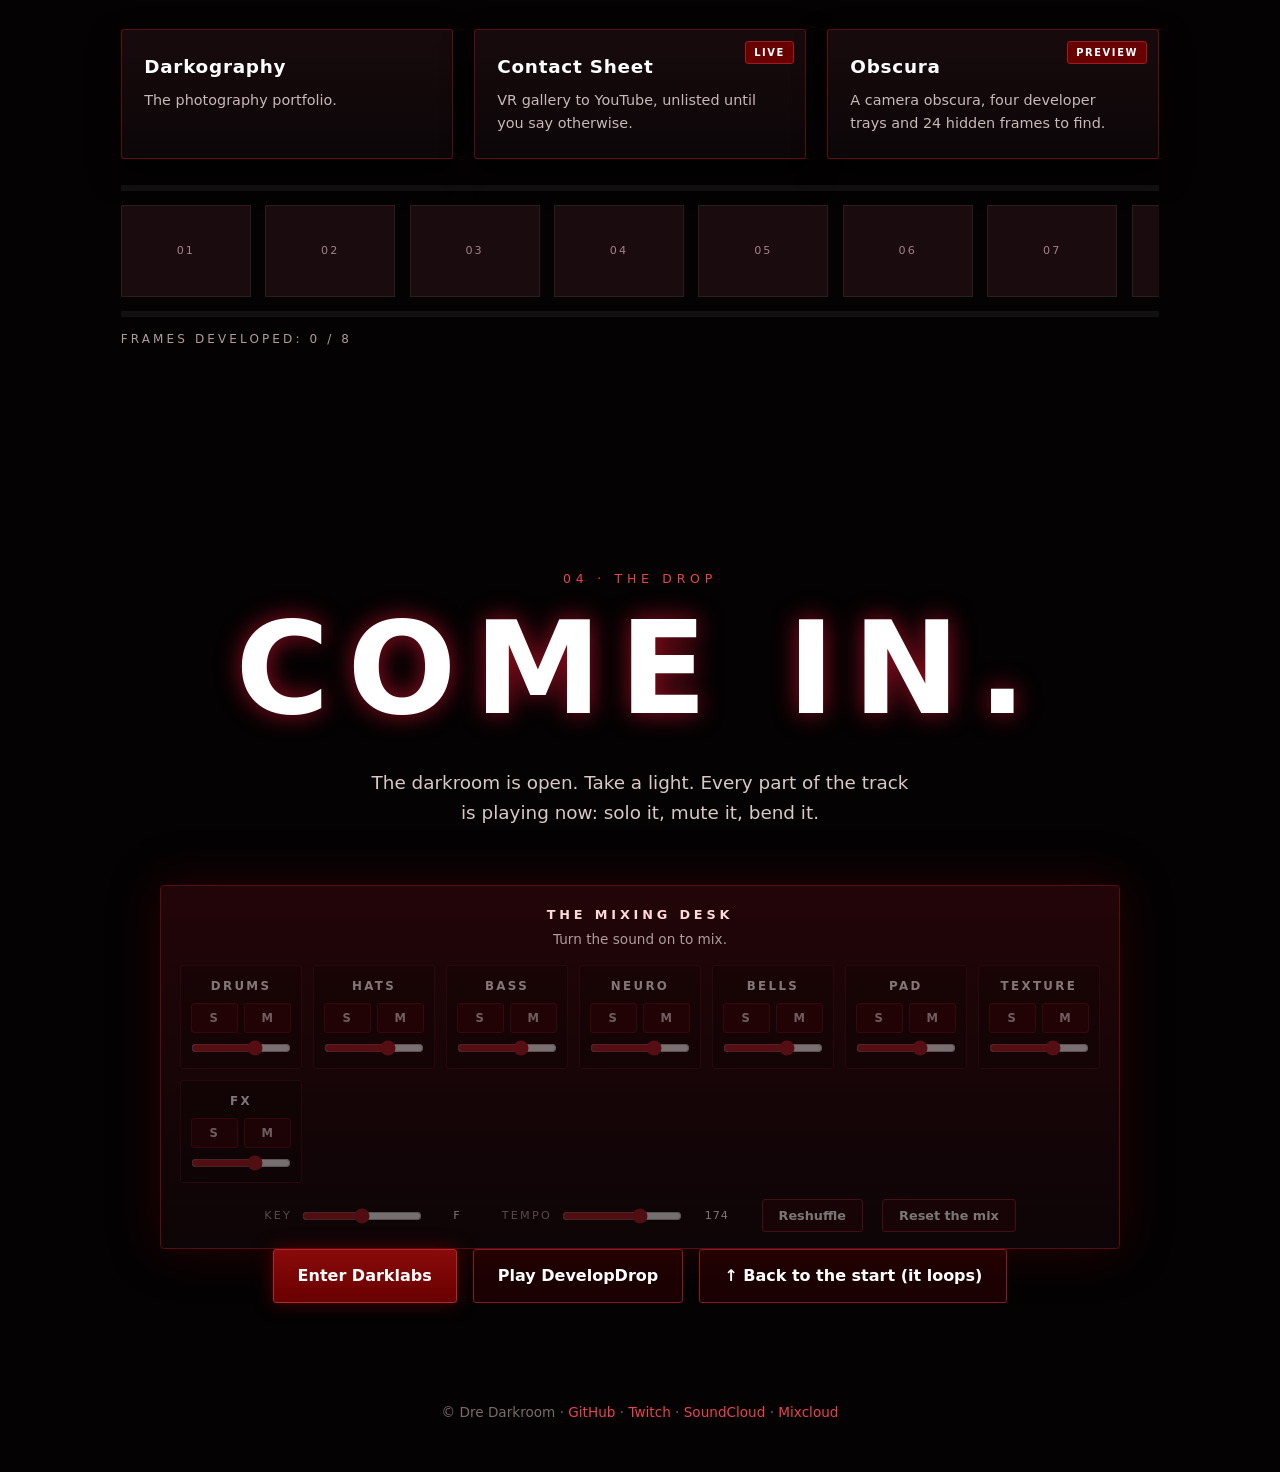
==== commit f45b4773: "Homepage: scroll-driven Ascent, tonearm deck, crimson buttons, selection colour, end-of-page mixing " ====
--- a/index.html
+++ b/index.html
@@ -6,15 +6,17 @@
 <meta name="color-scheme" content="dark">
 <meta name="darkreader-lock">
 <title>Dre Darkroom | DJ / Photography / Livestream</title>
-<meta name="description" content="Dre Darkroom: DJ, photography and livestream, plus instruments and games you can play in the browser. Turn the sound on: it climbs from dark ambience to a drum and bass crescendo.">
+<meta name="description" content="Dre Darkroom: DJ, photography and livestream, plus instruments and games you can play in the browser. Press play: the music climbs as you scroll.">
 <meta name="theme-color" content="#040203">
 <link rel="icon" href="data:image/svg+xml,<svg xmlns=%22http://www.w3.org/2000/svg%22 viewBox=%220 0 100 100%22><rect width=%22100%22 height=%22100%22 rx=%2214%22 fill=%22%23060607%22/><text x=%2250%22 y=%2268%22 font-size=%2258%22 font-family=%22monospace%22 font-weight=%22700%22 text-anchor=%22middle%22 fill=%22%23d1122b%22>DD</text></svg>">
 <style>
 *{margin:0;padding:0;box-sizing:border-box}
-:root{--red:#d1122b;--red-soft:#e8434f;--ink:#040203;--text:#eadede;--dim:#b09c9c;--acc:rgb(150,205,255);--mx:50vw;--my:40vh;--beam:360px}
+:root{--brand:#690000;--red:#d1122b;--red-soft:#e8434f;--ink:#040203;--text:#eadede;--dim:#b09c9c;--acc:rgb(150,205,255);--mx:50vw;--my:40vh;--beam:360px}
 html{background:var(--ink);scroll-behavior:smooth}
 body{color:var(--text);font:16px/1.6 system-ui,-apple-system,"Segoe UI",Roboto,Helvetica,Arial,sans-serif;overflow-x:hidden}
 a{color:inherit}
+::selection{background:#690000;color:#fff1de}
+::-moz-selection{background:#690000;color:#fff1de}
 #sky{position:fixed;inset:0;width:100%;height:100%;z-index:0;display:block}
 #dark{position:fixed;inset:0;z-index:5;pointer-events:none;background:radial-gradient(circle var(--beam) at var(--mx) var(--my),rgba(2,0,0,0),rgba(2,0,0,.03) 34%,rgba(2,0,0,.55) 100%)}
 #glow{position:fixed;inset:0;z-index:6;pointer-events:none;mix-blend-mode:screen;background:radial-gradient(circle calc(var(--beam)*.85) at var(--mx) var(--my),rgba(209,18,43,.26),rgba(209,18,43,.07) 46%,transparent 74%)}
@@ -23,12 +25,8 @@
 .bar nav{display:flex;gap:1.1rem;margin-left:auto}
 .bar nav a{font-size:.72rem;letter-spacing:.26em;text-transform:uppercase;text-decoration:none;color:var(--dim);padding:.3rem 0;border-bottom:1px solid transparent;transition:color .2s,border-color .2s}
 .bar nav a:hover,.bar nav a.on{color:#fff;border-color:var(--red)}
-.snd{font:inherit;font-size:.72rem;letter-spacing:.14em;text-transform:uppercase;color:#fff;background:rgba(209,18,43,.18);border:1px solid rgba(209,18,43,.7);border-radius:999px;padding:.4rem .9rem;cursor:pointer}
-.snd[aria-pressed=true]{background:var(--red)}
-.jr{display:flex;gap:.55rem;align-items:center;font-size:.66rem;letter-spacing:.22em;text-transform:uppercase;color:var(--dim)}
-.jr[hidden]{display:none}
-.jr input{width:7.5rem;accent-color:var(--red)}
-@media (max-width:700px){.jr span{display:none}.jr input{width:5rem}}
+.snd{font:inherit;font-size:.72rem;letter-spacing:.14em;text-transform:uppercase;color:#fff;background:rgba(105,0,0,.55);border:1px solid #a01a22;border-radius:999px;padding:.4rem .9rem;cursor:pointer}
+.snd[aria-pressed=true]{background:var(--brand);border-color:#e0434f;box-shadow:0 0 14px rgba(160,20,30,.6)}
 .snd:focus-visible,.bar a:focus-visible,.card:focus-visible,.btn:focus-visible{outline:2px solid #fff;outline-offset:3px}
 main{position:relative;z-index:10}
 .screen{min-height:100vh;display:flex;flex-direction:column;justify-content:center;max-width:1080px;margin:0 auto;padding:6rem 1.3rem 4rem}
@@ -37,9 +35,9 @@
 h1 span{display:block;letter-spacing:.06em;font-weight:200;color:#ffd8dc;font-size:.62em}
 h2{font-size:clamp(2rem,6vw,3.6rem);line-height:1;letter-spacing:.14em;text-transform:uppercase;font-weight:700;color:#fff;text-shadow:0 0 24px rgba(209,18,43,.7);margin-bottom:.8rem}
 .lede{max-width:46ch;font-size:1.15rem;color:#d9c8c8;margin:1.4rem 0 2rem}
-.btn{display:inline-block;font-weight:700;text-decoration:none;color:#fff;background:linear-gradient(180deg,#e0243a,#a50d20);padding:.8rem 1.5rem;border-radius:3px;border:1px solid #ff6a78;box-shadow:0 0 18px rgba(209,18,43,.45);transition:transform .2s,box-shadow .2s,filter .2s;cursor:pointer;font-size:1rem;font-family:inherit}
-.btn:hover{transform:translateY(-2px);filter:brightness(1.15);box-shadow:0 0 30px rgba(209,18,43,.8)}
-.btn.ghost{background:transparent;border-color:rgba(255,255,255,.4);box-shadow:none}
+.btn{display:inline-block;font-weight:700;text-decoration:none;color:#fff;background:linear-gradient(180deg,#8a0a0a,#690000);padding:.8rem 1.5rem;border-radius:3px;border:1px solid #b3262e;box-shadow:0 0 18px rgba(105,0,0,.7);transition:transform .2s,box-shadow .2s,filter .2s;cursor:pointer;font-size:1rem;font-family:inherit}
+.btn:hover{transform:translateY(-2px);filter:brightness(1.25);box-shadow:0 0 30px rgba(150,10,20,.9)}
+.btn.ghost{background:rgba(105,0,0,.22);border-color:#8a1a22;box-shadow:none}
 .row{display:flex;flex-wrap:wrap;gap:1rem;align-items:center}
 .quiet{color:var(--dim);font-size:.9rem;text-decoration:none;letter-spacing:.06em}
 .quiet:hover{color:#fff}
@@ -48,7 +46,7 @@
 .card:hover{transform:translateY(-6px) rotate(-.4deg);border-color:var(--red-soft);box-shadow:0 22px 44px rgba(0,0,0,.7),0 0 34px rgba(209,18,43,.4)}
 .card b{font-size:1.15rem;letter-spacing:.04em;color:#fff}
 .card span{color:#c9b8b8;font-size:.9rem}
-.card i{font-style:normal;font-size:.62rem;letter-spacing:.16em;font-weight:800;position:absolute;top:.7rem;right:.7rem;background:var(--red);color:#fff;padding:.18rem .5rem;border-radius:3px}
+.card i{font-style:normal;font-size:.62rem;letter-spacing:.16em;font-weight:800;position:absolute;top:.7rem;right:.7rem;background:var(--brand);border:1px solid #a01a22;color:#fff;padding:.18rem .5rem;border-radius:3px}
 .card.hero{grid-column:1/-1;flex-direction:row;align-items:center;gap:1.4rem;padding:1.8rem;border-color:var(--red-soft);box-shadow:0 0 50px rgba(209,18,43,.25),0 14px 30px rgba(0,0,0,.6)}
 .card.hero b{font-size:1.8rem}
 .card.hero>div:last-child{display:flex;flex-direction:column;gap:.4rem}
@@ -81,6 +79,32 @@
 .meter i{position:absolute;left:0;right:0;bottom:0;background:var(--acc);border-radius:3px;box-shadow:0 0 12px var(--acc)}
 .meter span{position:absolute;right:10px;font-size:.58rem;letter-spacing:.2em;text-transform:uppercase;color:var(--dim);white-space:nowrap}
 .meter .t{top:-4px}.meter .b{bottom:-4px}
+/* the tonearm: a little record deck that plays the page */
+.deck{position:fixed;right:12px;bottom:12px;z-index:21;width:min(168px,30vw);padding:0;border:0;background:transparent;cursor:pointer;filter:drop-shadow(0 6px 14px rgba(0,0,0,.7))}
+.deck svg{display:block;width:100%;height:auto;overflow:visible}
+.deck:focus-visible{outline:2px solid #fff;outline-offset:4px;border-radius:50%}
+.deck .rec{transform-box:fill-box;transform-origin:center;animation:spin 2.4s linear infinite;animation-play-state:paused}
+.deck[aria-pressed=true] .rec{animation-play-state:running}
+.deck .arm{transition:transform 1.2s cubic-bezier(.35,.05,.25,1)}
+.deck .tag{position:absolute;left:0;right:0;bottom:-1.3rem;text-align:center;font-size:.58rem;letter-spacing:.22em;text-transform:uppercase;color:var(--dim);pointer-events:none}
+/* the end-of-page mixer */
+.mixer{width:min(100%,60rem);margin:1.6rem auto 0;padding:1.2rem 1.2rem 1rem;border:1px solid #5a0c12;border-radius:4px;background:linear-gradient(180deg,rgba(40,6,9,.86),rgba(14,5,7,.9));box-shadow:0 0 50px rgba(105,0,0,.35)}
+.mixer h3{font-size:.8rem;letter-spacing:.3em;text-transform:uppercase;color:#ffd8dc;margin-bottom:.2rem}
+.mixer .say{font-size:.85rem;color:var(--dim);min-height:1.4em;margin-bottom:.9rem}
+.stems{display:grid;grid-template-columns:repeat(auto-fit,minmax(118px,1fr));gap:.7rem}
+.stem{display:flex;flex-direction:column;gap:.45rem;padding:.7rem .6rem;border:1px solid #3d0d12;border-radius:3px;background:rgba(0,0,0,.35);transition:opacity .2s,border-color .2s}
+.stem.off{opacity:.38}.stem.solo{border-color:#e0434f;box-shadow:0 0 16px rgba(160,20,30,.5)}
+.stem b{font-size:.74rem;letter-spacing:.2em;text-transform:uppercase;color:#fff}
+.stem .sm{display:flex;gap:.4rem}
+.stem button{flex:1;font:inherit;font-size:.72rem;font-weight:800;letter-spacing:.1em;color:#d9c8c8;background:rgba(105,0,0,.3);border:1px solid #5a0c12;border-radius:3px;padding:.3rem 0;cursor:pointer}
+.stem button[aria-pressed=true]{background:var(--brand);color:#fff;border-color:#e0434f}
+.stem input,.knobs input{width:100%;accent-color:#a01a22}
+.knobs{display:flex;flex-wrap:wrap;gap:1.2rem;align-items:center;justify-content:center;margin-top:1rem}
+.knobs label{display:flex;align-items:center;gap:.6rem;font-size:.7rem;letter-spacing:.2em;text-transform:uppercase;color:var(--dim)}
+.knobs label input{width:7.5rem}.knobs output{min-width:3.2rem;color:#fff;letter-spacing:.08em}
+.mixer .btn{padding:.5rem 1rem;font-size:.8rem}
+.mixer.idle .stems,.mixer.idle .knobs{opacity:.45;pointer-events:none}
+@media (max-width:700px){.deck{width:96px}.deck .tag{display:none}}
 @media (max-width:700px){.bar nav{display:none}.card.hero{flex-direction:column;align-items:flex-start}.meter{display:none}}
 @media (prefers-reduced-motion:reduce){*,*::before,*::after{animation:none!important;transition:none!important}html{scroll-behavior:auto}}
 </style>
@@ -91,7 +115,6 @@
 <header class="bar">
   <a class="logo" href="#top">DRE DARKROOM</a>
   <nav aria-label="Sections"><a href="#listen">Listen</a><a href="#play">Play</a><a href="#see">See</a><a href="#drop">Come in</a></nav>
-  <label class="jr" id="jrBox" hidden><span>Journey</span><input id="journey" type="range" min="0" max="1000" value="0" aria-label="Journey: skip along the ten minute climb from dark ambience to the drum and bass crescendo"></label>
   <button class="snd" id="snd" type="button" aria-pressed="false">Sound off</button>
 </header>
 <div class="meter" aria-hidden="true"><span class="t">peak</span><i id="meterFill" style="height:0%"></i><span class="b">intro</span></div>
@@ -100,7 +123,7 @@
 <section class="screen" id="top">
   <p class="eyebrow">DJ &middot; Photography &middot; Livestream</p>
   <h1>DRE<span>DARKROOM</span></h1>
-  <p class="lede">Live music and creativity catalyst, developed in the dark. Turn the sound on: it starts as dark, gritty ambience and slowly climbs, over about ten minutes, into a heavy drum &amp; bass crescendo.</p>
+  <p class="lede">Live music and creativity catalyst, developed in the dark. Press play and the needle drops: the page scrolls itself, slowly, and the music climbs with it. Take over whenever you like.</p>
   <div class="row"><button class="btn" id="enter" type="button">Enter with sound</button><a class="quiet" href="#listen">or scroll in silence &darr;</a></div>
 </section>
 
@@ -145,11 +168,34 @@
 <section class="screen end" id="drop">
   <p class="eyebrow">04 &middot; The drop</p>
   <h2>Come in.</h2>
-  <p class="lede">The darkroom is open. Take a light.</p>
+  <p class="lede">The darkroom is open. Take a light. Every part of the track is playing now: solo it, mute it, bend it.</p>
+  <div class="mixer idle" id="mixer" role="group" aria-label="Mix the track: solo, mute and set the level of each part">
+    <h3>The mixing desk</h3><p class="say" id="mixSay" role="status" aria-live="polite">Turn the sound on to mix.</p>
+    <div class="stems" id="stems"></div>
+    <div class="knobs">
+      <label>Key <input id="mixKey" type="range" min="-6" max="6" value="0" aria-label="Key, in semitones"><output id="mixKeyO">F</output></label>
+      <label>Tempo <input id="mixTempo" type="range" min="140" max="190" value="174" aria-label="Tempo in beats per minute"><output id="mixTempoO">174</output></label>
+      <button class="btn ghost" id="mixShuffle" type="button">Reshuffle</button><button class="btn ghost" id="mixReset" type="button">Reset the mix</button>
+    </div>
+  </div>
   <div class="row" style="justify-content:center"><a class="btn" href="/darklabs/">Enter Darklabs</a><a class="btn ghost" href="https://dredarkroom.github.io/DevelopDrop/" rel="noopener">Play DevelopDrop</a><a class="btn ghost" href="#top">&uarr; Back to the start (it loops)</a></div>
 </section>
 </main>
 <footer><p>&copy; Dre Darkroom &middot; <a href="https://github.com/DreDarkroom">GitHub</a> &middot; <a href="https://twitch.tv/dredarkroom" rel="noopener">Twitch</a> &middot; <a href="https://soundcloud.com/dredarkroom" rel="noopener">SoundCloud</a> &middot; <a href="https://mixcloud.com/darkroom" rel="noopener">Mixcloud</a></p></footer>
+<button class="deck" id="deck" type="button" aria-pressed="false" aria-label="Record deck. Drops the needle: turns the sound on and slowly scrolls the page. Press again to lift the needle.">
+  <svg viewBox="0 0 220 200" aria-hidden="true">
+    <rect x="4" y="4" width="212" height="192" rx="12" fill="#120608" stroke="#4a0c12"/>
+    <g class="rec"><circle cx="100" cy="120" r="82" fill="#070304" stroke="#2a0a0e" stroke-width="2"/>
+      <circle cx="100" cy="120" r="70" fill="none" stroke="#1d0a0d" stroke-width="1.4"/><circle cx="100" cy="120" r="58" fill="none" stroke="#1d0a0d" stroke-width="1.4"/><circle cx="100" cy="120" r="46" fill="none" stroke="#1d0a0d" stroke-width="1.4"/>
+      <path d="M100 120 L100 38 A82 82 0 0 1 150 55 Z" fill="rgba(255,255,255,.07)"/><path d="M100 120 L100 202 A82 82 0 0 1 50 185 Z" fill="rgba(255,255,255,.05)"/>
+      <circle cx="100" cy="120" r="24" fill="#690000"/><circle cx="100" cy="120" r="3.2" fill="#070304"/></g>
+    <circle cx="196" cy="26" r="13" fill="#2a1013" stroke="#6b1a22" stroke-width="2"/>
+    <g class="arm" id="arm" style="transform:translate(196px,26px) rotate(181deg)">
+      <line x1="-24" y1="0" x2="124" y2="0" stroke="#d9c8c8" stroke-width="3.6" stroke-linecap="round"/><circle cx="-24" cy="0" r="7" fill="#8a8a8a"/>
+      <rect x="116" y="-5" width="18" height="10" rx="2" fill="#e8434f"/><circle cx="196" cy="26" r="0" fill="none"/>
+    </g>
+    <circle cx="196" cy="26" r="5" fill="#8a8a8a"/>
+  </svg><span class="tag" id="deckTag">needle up</span></button>
 <p class="hint" id="hint">scroll</p>
 <div id="toast" role="status" aria-live="polite"></div>
 <dialog id="dino" aria-label="A hidden dinosaur"><pre>                 __
@@ -160,16 +206,16 @@
   /__.-'|_|--|_|</pre><p>Frame 04 wasn't blank. It never was a bug.</p><p style="margin-top:.8rem"><button type="button" id="dinoX">Close</button></p></dialog>
 
 <script type="module">
-import { Journey } from "./kit/fm.js";
+import { Ascent, ASCENT_STEMS } from "./kit/fm.js";
 import { Tunnel } from "./kit/visuals.js";
 import { arcColor } from "./kit/visuals.js";
 
 const $ = (id) => document.getElementById(id), root = document.documentElement;
 const reduce = matchMedia("(prefers-reduced-motion: reduce)").matches;
-const music = new Journey().on("crescendo", () => tunnel.boom());                // a ten-minute climb: dark ambience at the start, a heavy drum & bass crescendo at the end
+const music = new Ascent();                                                       // the scroll-driven music: Max Cooper at the top, Noisia at the bottom
 const tunnel = new Tunnel($("sky"));
 tunnel.setEco(((navigator.hardwareConcurrency || 4) <= 4));
-let soundOn = false, a = 0.03, jDrag = false;
+let soundOn = false, a = 0.03, peaked = false, armDeg0;
 
 /* scroll position IS the ascent: the top of the page is the spacious Max Cooper-style intro, the bottom is the Noisia-style drop */
 const progress = () => { const m = root.scrollHeight - innerHeight; return m > 0 ? Math.min(1, Math.max(0, scrollY / m)) : 0; };
@@ -182,12 +228,26 @@
 
 async function turnOn() {
   try { await music.start(); } catch (e) { $("hint").textContent = e.message; return; }
-  soundOn = true; $("jrBox").hidden = false;
-  $("snd").textContent = "Sound on"; $("snd").setAttribute("aria-pressed", "true"); $("enter").textContent = "Sound on. Settle in.";
+  soundOn = true; music.setAscent(a); $("mixer").classList.remove("idle"); setDeck(); mixSay();
+  $("snd").textContent = "Sound on"; $("snd").setAttribute("aria-pressed", "true"); $("enter").textContent = "Sound on. Needle down.";
 }
-function turnOff() { soundOn = false; music.stop(); $("jrBox").hidden = true; $("snd").textContent = "Sound off"; $("snd").setAttribute("aria-pressed", "false"); }
-$("enter").addEventListener("click", () => { if (!soundOn) turnOn(); });
-$("snd").addEventListener("click", () => { soundOn ? turnOff() : turnOn(); });
+function turnOff() { soundOn = false; music.full = false; music.stop(); $("mixer").classList.add("idle"); $("mixSay").textContent = "Turn the sound on to mix."; setDeck(); $("snd").textContent = "Sound off"; $("snd").setAttribute("aria-pressed", "false"); }
+/* the tonearm: dropping the needle turns the sound on and lets the page scroll itself, slowly, like an arm tracking across a record */
+const AUTO_SECS = 120, ARM_REST = 181, ARM_OUT = 170.8, ARM_IN = 150.4;
+const auto = { on: false, y: 0, set: 0, speed: 0, t0: 0 };
+const setDeck = () => { $("deck").setAttribute("aria-pressed", String(soundOn)); $("deckTag").textContent = auto.on ? "needle down" : soundOn ? "needle lifted" : "needle up"; };
+function stopAuto() { if (!auto.on) return; auto.on = false; setDeck(); }
+async function dropNeedle() {
+  if (!soundOn) await turnOn(); if (!soundOn) return;
+  if (reduce) { setDeck(); return; }                                              // reduced motion: sound on, but the page stays still
+  const m = root.scrollHeight - innerHeight; if (scrollY >= m - 4) scrollTo({ top: 0, behavior: "instant" });
+  auto.on = true; auto.y = auto.set = scrollY; auto.t0 = performance.now(); setDeck();
+}
+$("enter").addEventListener("click", () => { dropNeedle(); });
+$("deck").addEventListener("click", () => { auto.on ? stopAuto() : dropNeedle(); });
+$("snd").addEventListener("click", () => { if (soundOn) { stopAuto(); turnOff(); } else turnOn(); });
+for (const ev of ["wheel", "touchstart", "pointerdown"]) addEventListener(ev, (e) => { if (!(e.target.closest && e.target.closest("#deck"))) stopAuto(); }, { passive: true });
+addEventListener("keydown", (e) => { if (["ArrowDown", "ArrowUp", "PageDown", "PageUp", "Home", "End", " "].includes(e.key)) stopAuto(); });
 
 /* hover a card, hear a note (a marimba pluck in the key) */
 document.querySelectorAll("[data-n]").forEach((el) => {
@@ -204,9 +264,19 @@
 let last = performance.now(), n = 0;
 function frame(now) {
   const dt = Math.min(0.05, (now - last) / 1000); last = now; st.t += dt; st.idle += dt;
-  const p = progress(), target = reduce ? 0.03 : (soundOn ? music.p : ascentFor(p) * 0.35);          // the visuals follow the music's climb
+  const p = progress(), target = reduce ? 0.03 : ascentFor(p);
+  if (auto.on) {                                                                  // the slow glide, easing in as the needle settles
+    const m = root.scrollHeight - innerHeight, ease = Math.min(1, (now - auto.t0) / 2500);
+    if (Math.abs(scrollY - auto.set) > 3) stopAuto();                              // the reader moved the page themselves
+    else { auto.y = Math.min(m, auto.y + (m / AUTO_SECS) * ease * dt); auto.set = auto.y; scrollTo({ top: auto.y, behavior: "instant" }); if (auto.y >= m - 1) { stopAuto(); } }
+  }
+  const armDeg = auto.on || (soundOn && scrollY > 0 && p < 0.995) ? ARM_OUT + (ARM_IN - ARM_OUT) * p : (soundOn && p >= 0.995 ? ARM_IN : ARM_REST);
+  if (Math.abs(armDeg - (armDeg0 ?? 999)) > 0.05) { $("arm").style.transform = `translate(196px,26px) rotate(${armDeg.toFixed(2)}deg)`; armDeg0 = armDeg; }
+  const drop = $("drop").getBoundingClientRect().top < innerHeight * 0.4;          // the end of the page: every part playing at once
+  if (soundOn && drop !== music.full) { music.full = drop; if (drop) { music.boom(); tunnel.boom(); mixSay(); } }
   a += (target - a) * Math.min(1, dt * 2.2);                                     // the music follows your scroll, a beat behind
   if (soundOn) {
+    music.setAscent(a);
     // the drop: crossing into the last stretch of the page once per visit
   }
   let tx = st.tx, ty = st.ty;
@@ -215,15 +285,33 @@
   if ((++n & 1) === 0) {
     root.style.setProperty("--mx", st.mx.toFixed(0) + "px"); root.style.setProperty("--my", st.my.toFixed(0) + "px");
     const [r, g, b] = arcColor(a); root.style.setProperty("--acc", `rgb(${r | 0},${g | 0},${b | 0})`);
-    $("meterFill").style.height = (100 * (soundOn ? music.p : p)).toFixed(0) + "%"; if (soundOn && !jDrag) $("journey").value = Math.round(music.p * 1000);
+    $("meterFill").style.height = (p * 100).toFixed(0) + "%";
   }
-  tunnel.frame(dt, { a, level: music.level() });
+  tunnel.frame(dt, { a: music.full ? 1 : a, level: music.level() });
   $("hint").style.opacity = scrollY > 60 ? 0 : 1;
   requestAnimationFrame(frame);
 }
 requestAnimationFrame(frame);
 addEventListener("pointerdown", () => { music.resume(); }, true);
-const jr = $("journey"); jr.addEventListener("pointerdown", () => (jDrag = true)); addEventListener("pointerup", () => (jDrag = false)); jr.addEventListener("input", () => music.seek(+jr.value / 1000)); jr.addEventListener("keydown", () => (jDrag = true)); jr.addEventListener("keyup", () => (jDrag = false));
+/* the mixing desk at the end of the page */
+const NOTE = ["C", "C#", "D", "D#", "E", "F", "F#", "G", "G#", "A", "A#", "B"];
+function mixSay() {
+  const el = $("mixSay"); if (!soundOn) { el.textContent = "Turn the sound on to mix."; return; }
+  if (!music.full) { el.textContent = "Keep going: at the bottom every part plays at once."; return; }
+  const so = [...music.solo].map((id) => ASCENT_STEMS.find((s) => s.id === id).label), mu = [...music.mute].map((id) => ASCENT_STEMS.find((s) => s.id === id).label);
+  el.textContent = so.length ? "Soloing " + so.join(" + ") + "." : mu.length ? "Muted: " + mu.join(", ") + "." : "Everything is playing. Solo a part, mute one, or bend the key and tempo.";
+}
+function paintStems() { document.querySelectorAll(".stem").forEach((el) => { const id = el.dataset.id, off = music.stemGain(id) === 0; el.classList.toggle("off", off); el.classList.toggle("solo", music.solo.has(id)); el.querySelector(".s").setAttribute("aria-pressed", String(music.solo.has(id))); el.querySelector(".m").setAttribute("aria-pressed", String(music.mute.has(id))); }); mixSay(); }
+$("stems").innerHTML = ASCENT_STEMS.map((s) => `<div class="stem" data-id="${s.id}"><b>${s.label}</b><div class="sm"><button class="s" type="button" aria-pressed="false" aria-label="Solo ${s.label}">S</button><button class="m" type="button" aria-pressed="false" aria-label="Mute ${s.label}">M</button></div><input type="range" min="0" max="150" value="100" aria-label="${s.label} level"></div>`).join("");
+$("stems").addEventListener("click", (e) => { const b = e.target.closest("button"); if (!b) return; const id = b.closest(".stem").dataset.id; if (b.classList.contains("s")) music.setSolo(id, !music.solo.has(id)); else music.setMute(id, !music.mute.has(id)); paintStems(); });
+$("stems").addEventListener("input", (e) => { if (e.target.type === "range") music.setVol(e.target.closest(".stem").dataset.id, e.target.value / 100); });
+const keyO = () => { $("mixKeyO").textContent = NOTE[((29 + music.keyShift) % 12 + 12) % 12]; };
+$("mixKey").addEventListener("input", (e) => { music.setKey(+e.target.value); keyO(); });
+$("mixTempo").addEventListener("input", (e) => { music.setTempo(+e.target.value); $("mixTempoO").textContent = music.tempo; });
+$("mixShuffle").addEventListener("click", () => { music.reshuffle(); toast("Reshuffled: same parts, new pattern."); });
+$("mixReset").addEventListener("click", () => { music.resetMix(); $("mixKey").value = 0; $("mixTempo").value = 174; $("mixTempoO").textContent = 174; keyO(); document.querySelectorAll(".stem input").forEach((i) => (i.value = 100)); paintStems(); });
+keyO();
+
 /* easter eggs: the roll of film, a dinosaur, and the Konami negative */
 const toast = (t) => { const e = $("toast"); e.textContent = t; e.classList.add("on"); clearTimeout(toast.t); toast.t = setTimeout(() => e.classList.remove("on"), 3400); };
 const FRAMES = { 1: "Exposure: you, looking.", 2: "Stop bath. Nothing here is moving.", 3: "A drummer, on a break.", 4: null, 5: "Fixer. Do not open the door.", 6: "A contact sheet, but real.", 7: "Dust. Always dust.", 8: "There is no ninth frame. Try: ↑ ↑ ↓ ↓ ← → ← → B A" };
@@ -245,8 +333,8 @@
 });
 let taps = 0, tapT = 0; document.querySelector(".logo").addEventListener("click", () => { const now = performance.now(); taps = now - tapT < 900 ? taps + 1 : 1; tapT = now; if (taps >= 7) { taps = 0; negative(); } });   // mobile: tap the logo seven times
 showFound();
-window.__home = { music, tunnel, progress, get a() { return a; } };
-console.log("%cDRE DARKROOM", "color:#d1122b;font:700 22px monospace", "\nten minutes, dark to loud.");
+window.__home = { music, tunnel, progress, auto, get a() { return a; } };
+console.log("%cDRE DARKROOM", "color:#d1122b;font:700 22px monospace", "\nscroll is the music.");
 </script>
 </body>
 </html>
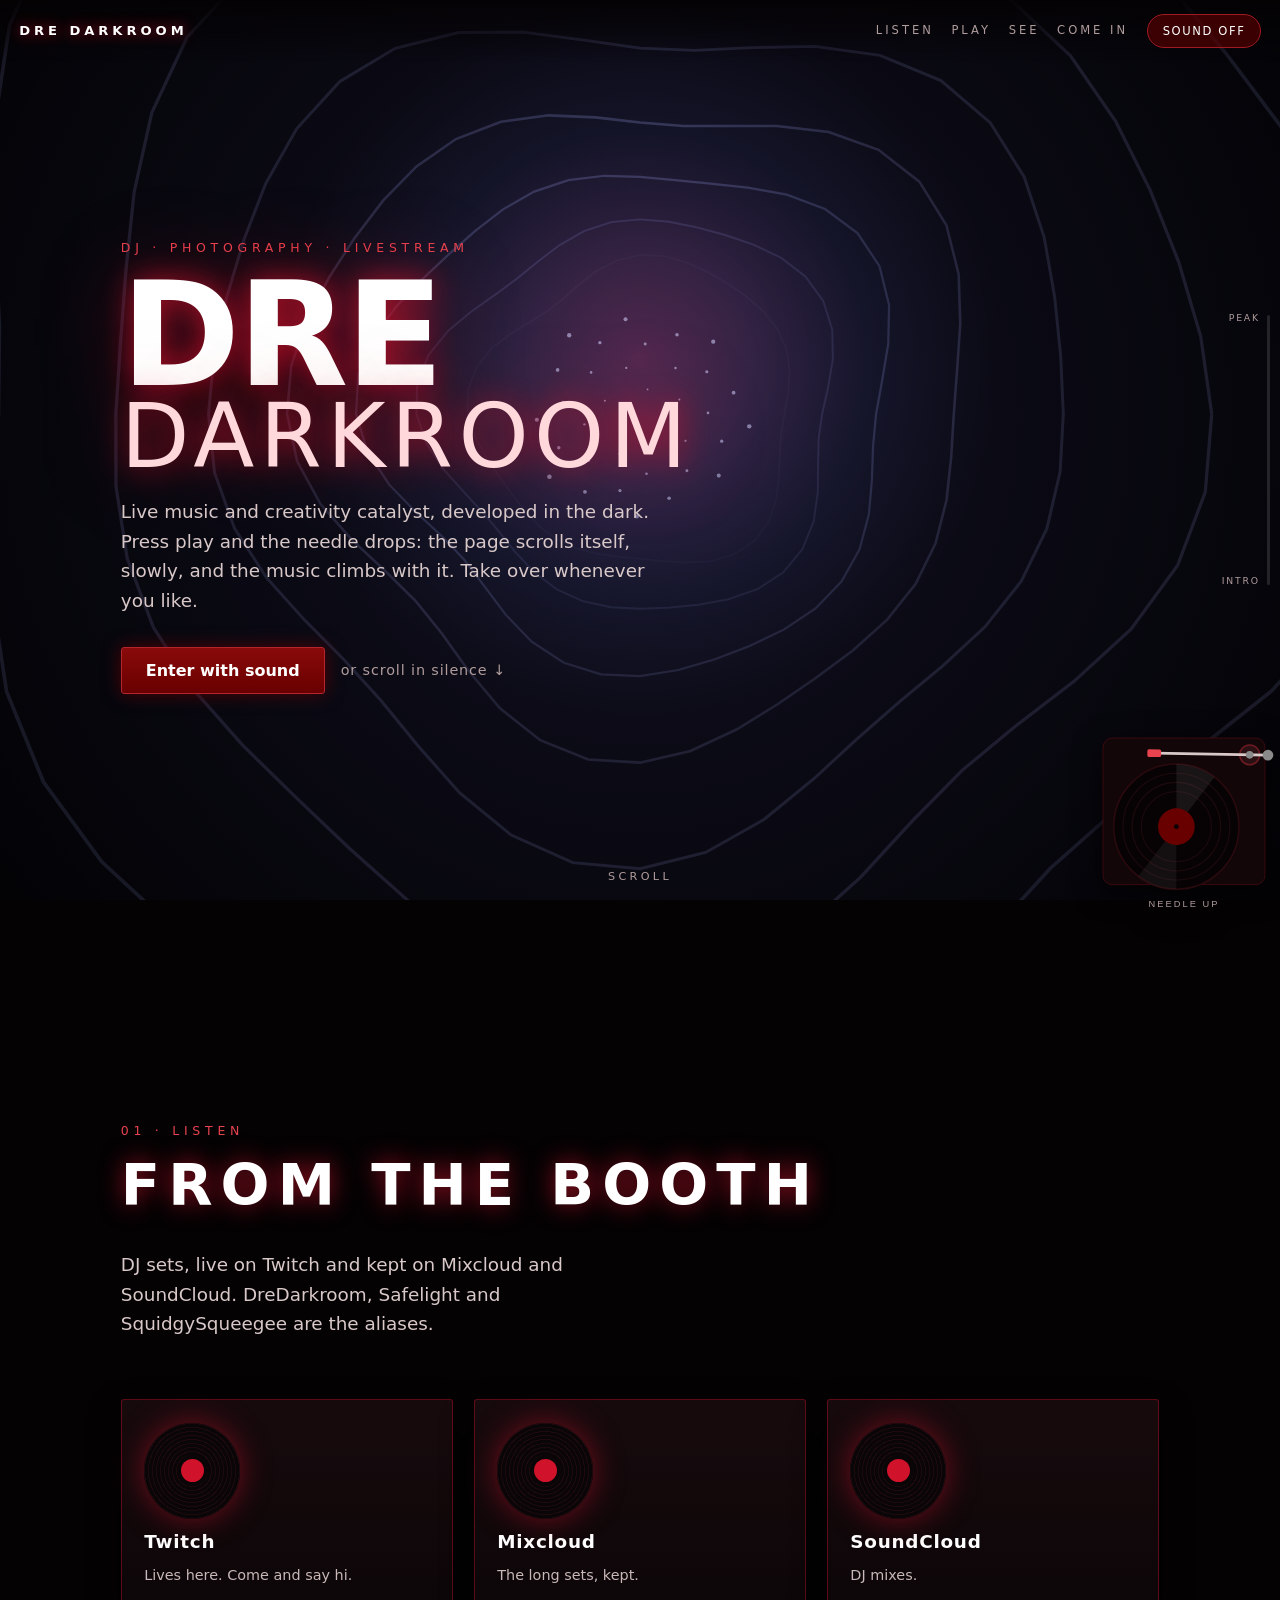
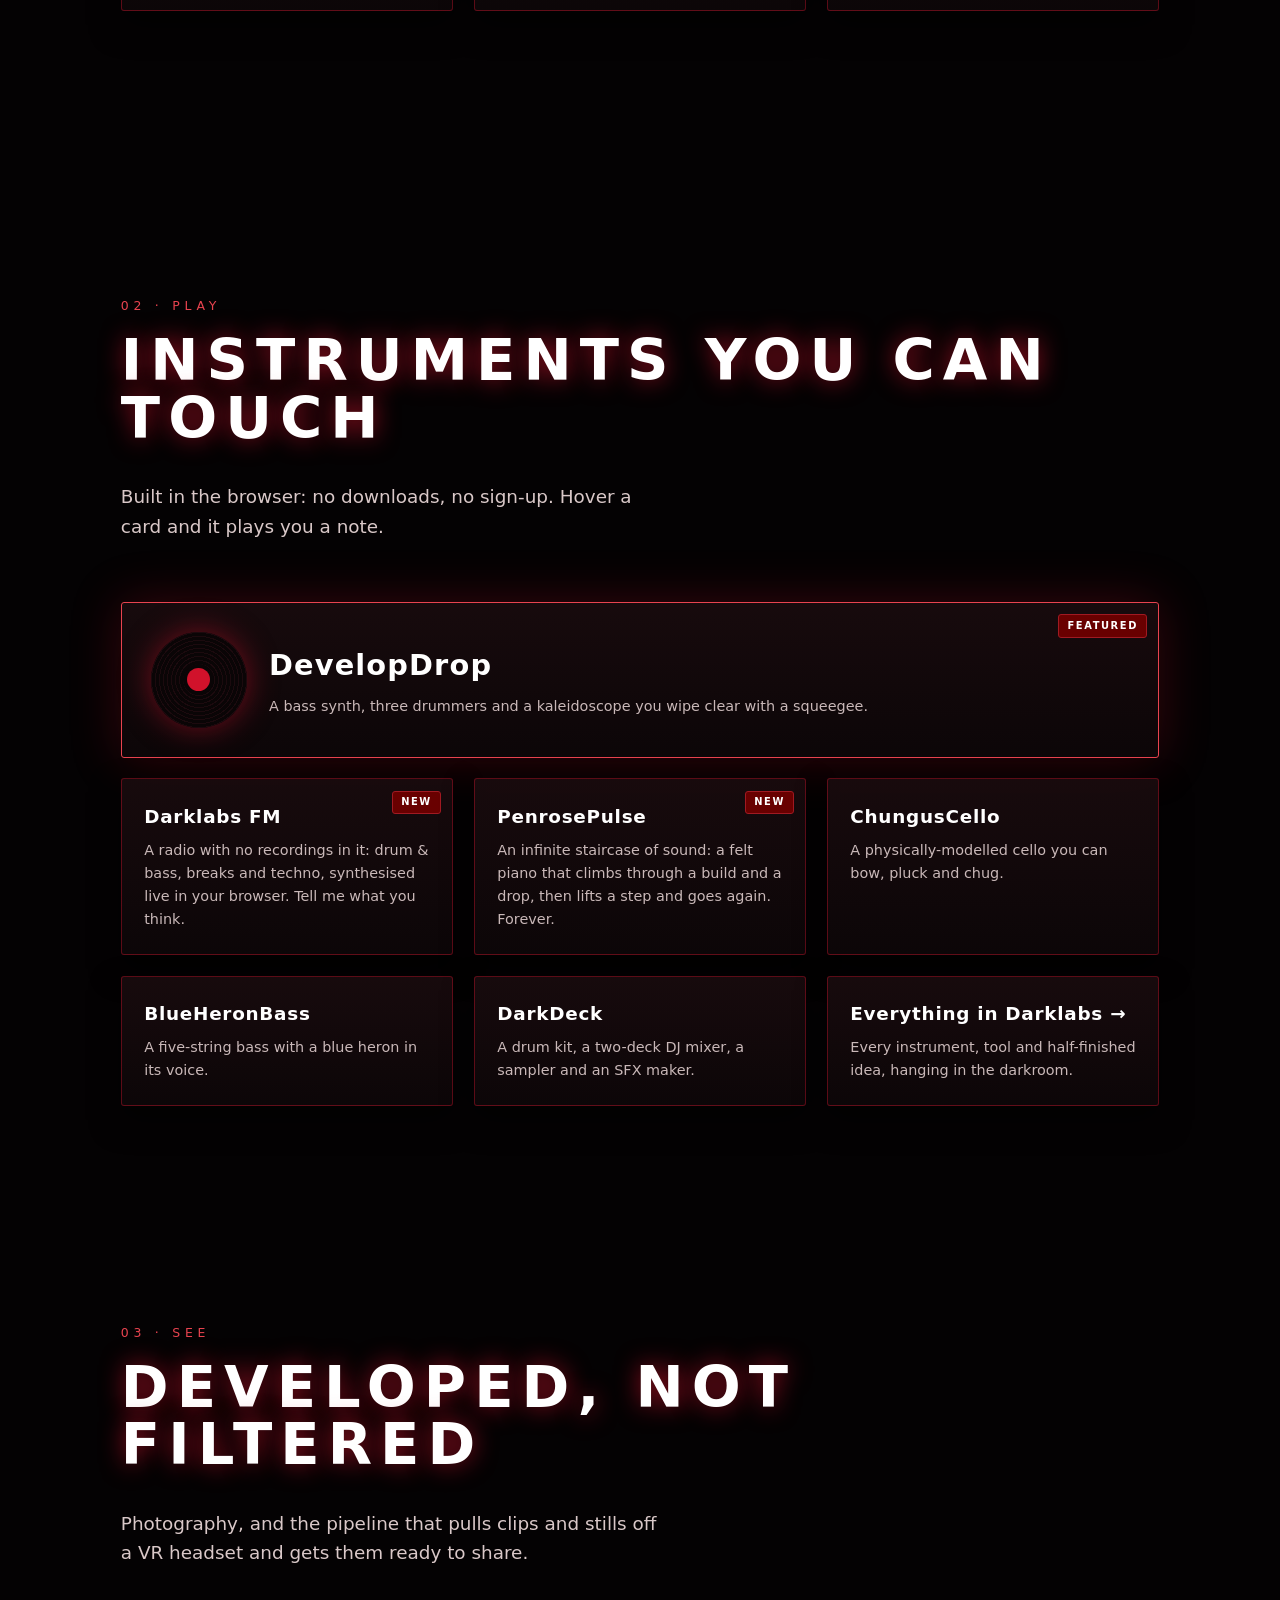
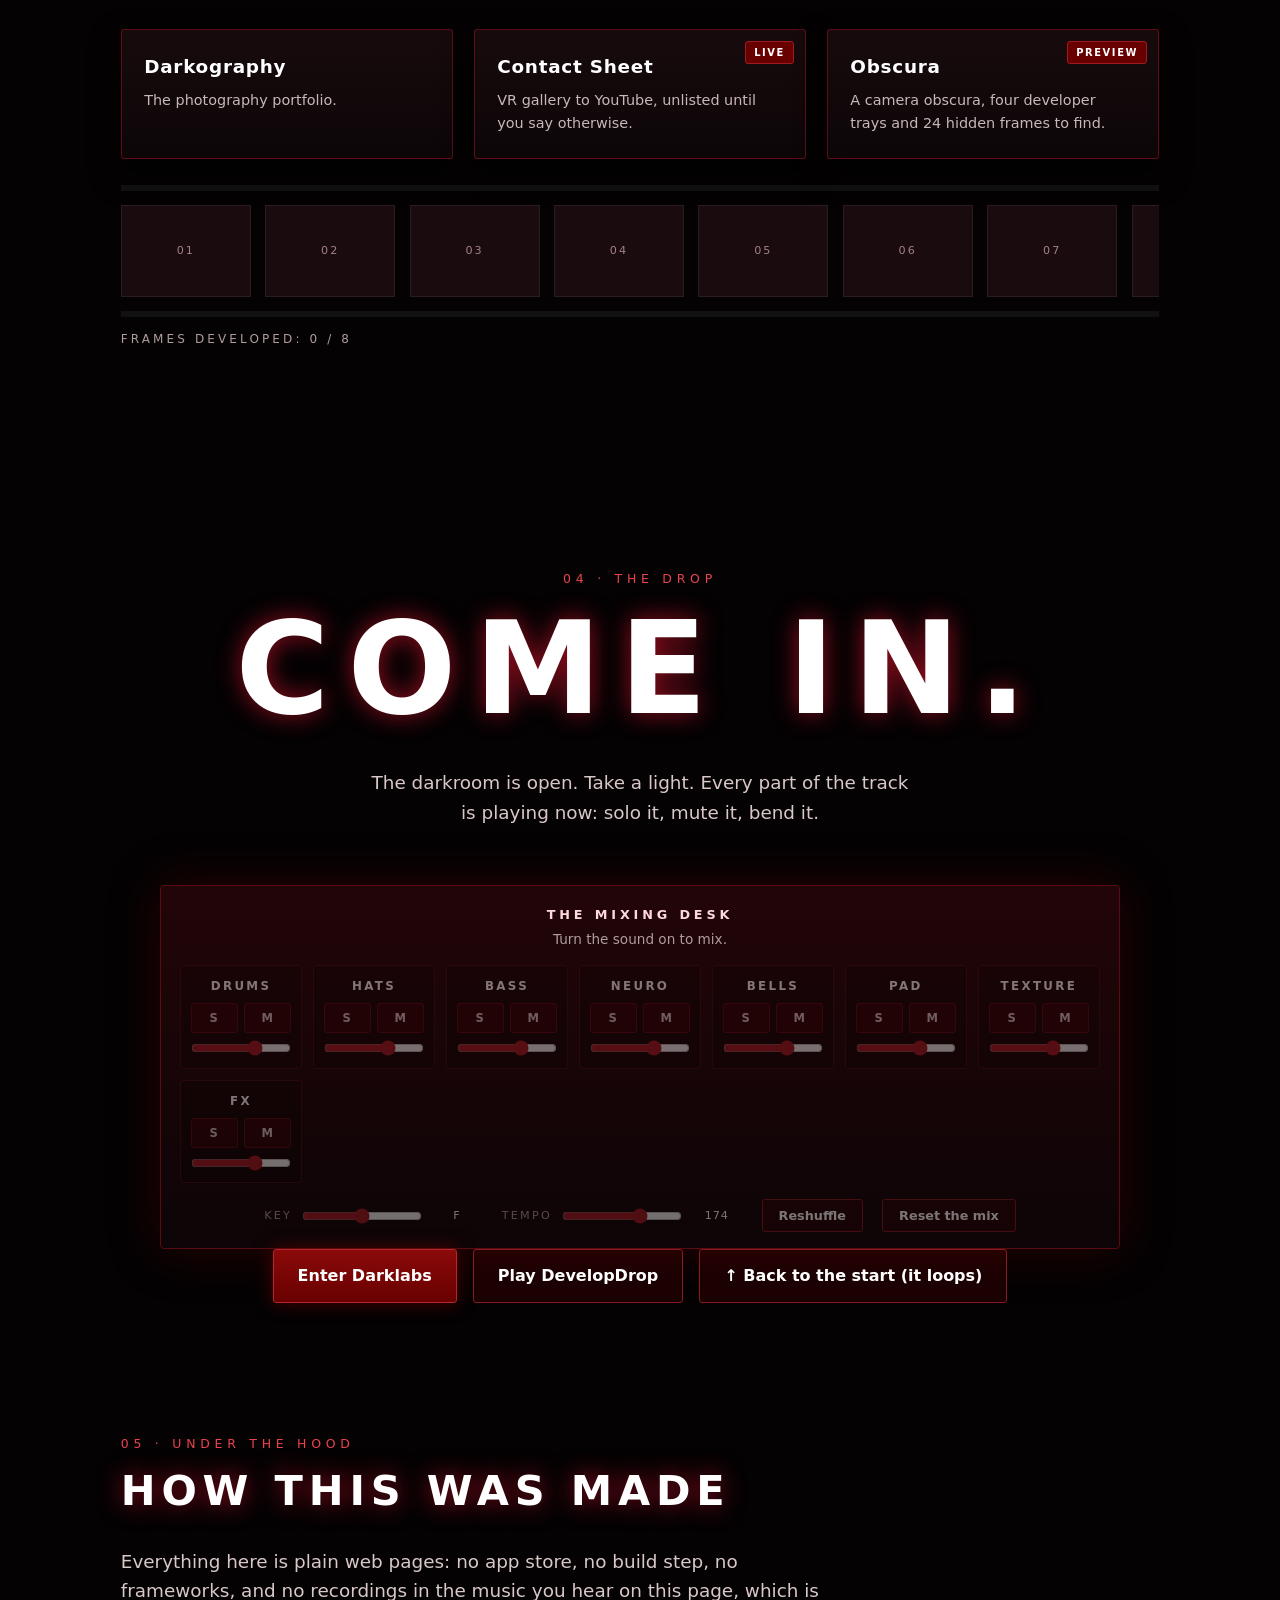
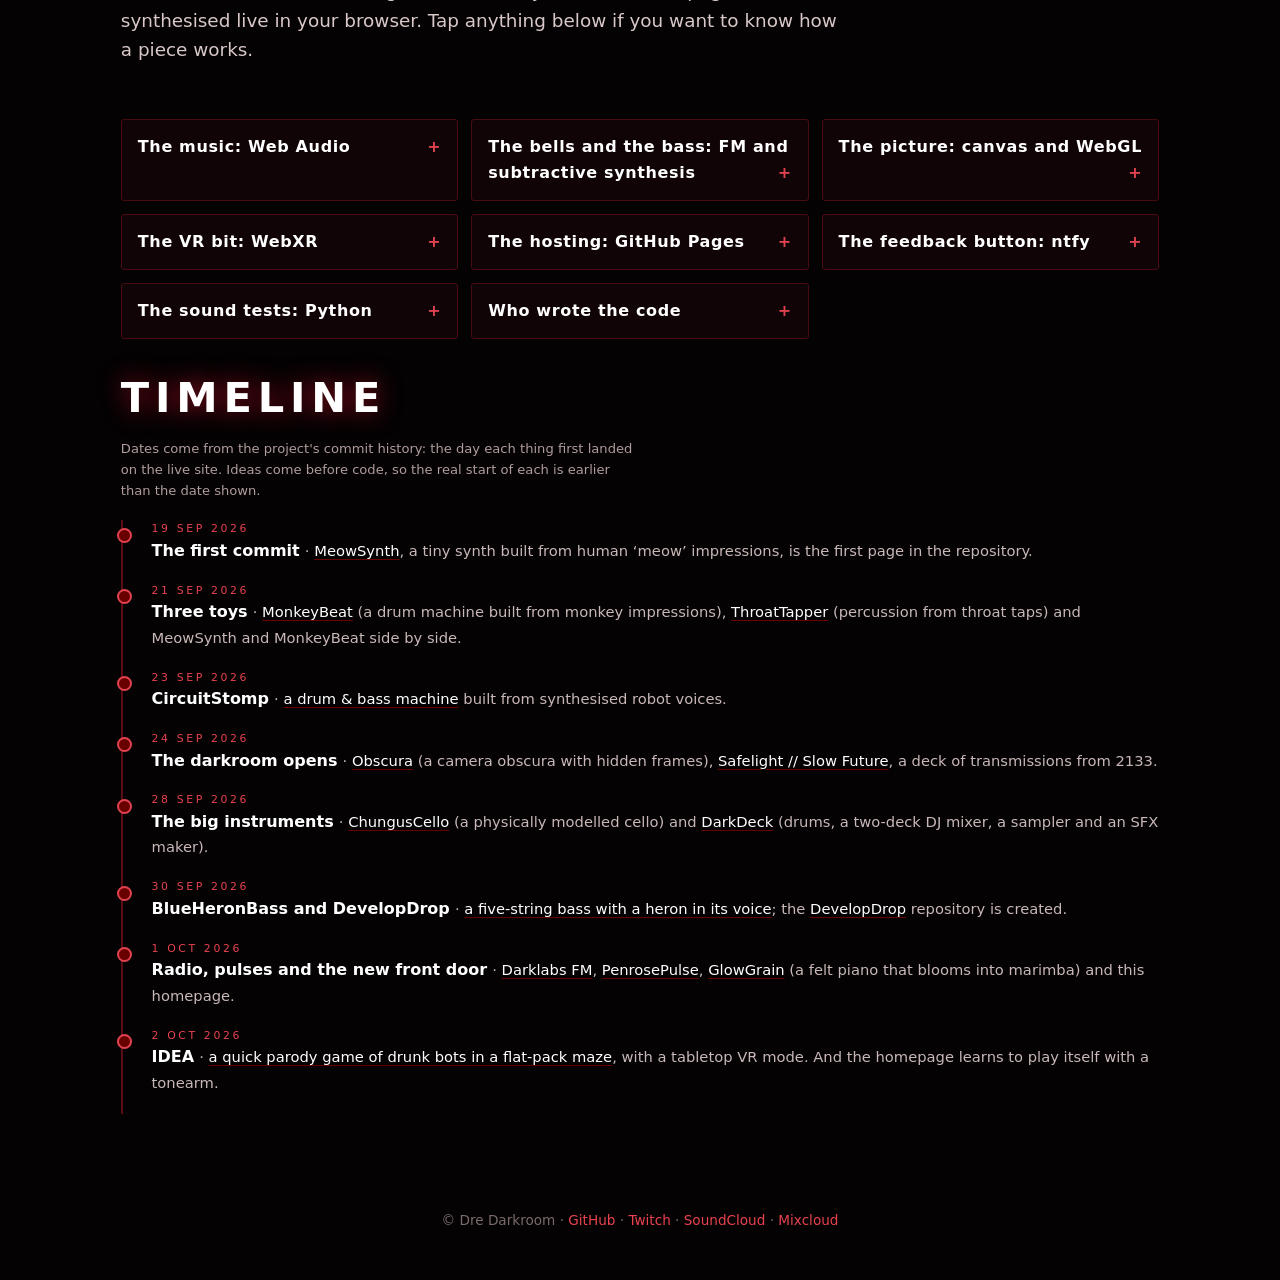
==== commit c5fa3cf3: "Homepage: groove intro, how-it-was-made and timeline Co-Authored-By: Claude Sonnet 5.5 <noreply@anth" ====
--- a/index.html
+++ b/index.html
@@ -104,6 +104,25 @@
 .knobs label input{width:7.5rem}.knobs output{min-width:3.2rem;color:#fff;letter-spacing:.08em}
 .mixer .btn{padding:.5rem 1rem;font-size:.8rem}
 .mixer.idle .stems,.mixer.idle .knobs{opacity:.45;pointer-events:none}
+/* how it was made + timeline */
+.how{align-items:stretch;min-height:0;padding-top:4rem}
+.how h2{font-size:clamp(1.6rem,4.4vw,2.6rem)}
+.how .lede{max-width:62ch}
+.tech{display:grid;grid-template-columns:repeat(auto-fit,minmax(260px,1fr));gap:.8rem;margin:1.4rem 0 2.4rem}
+.tech details{border:1px solid #4a0c12;border-radius:3px;background:rgba(20,6,8,.8);padding:.2rem 1rem}
+.tech summary{cursor:pointer;padding:.7rem 0;font-weight:700;letter-spacing:.04em;color:#fff;list-style:none}
+.tech summary::-webkit-details-marker{display:none}
+.tech summary::after{content:"+";float:right;color:#e0434f}
+.tech details[open] summary::after{content:"\2212"}
+.tech summary:focus-visible{outline:2px solid #fff;outline-offset:3px}
+.tech p{font-size:.9rem;color:#d9c8c8;padding-bottom:.8rem}
+.tech p a{color:#ff8a96}
+.tl{list-style:none;position:relative;margin:1.2rem 0 0;padding-left:1.4rem;border-left:2px solid #5a0c12}
+.tl li{position:relative;padding:0 0 1.15rem .4rem}
+.tl li::before{content:"";position:absolute;left:-1.78rem;top:.45rem;width:.7rem;height:.7rem;border-radius:50%;background:#690000;border:2px solid #e0434f}
+.tl time{display:block;font-size:.68rem;letter-spacing:.24em;text-transform:uppercase;color:var(--red-soft)}
+.tl b{color:#fff}.tl span{color:#c9b8b8;font-size:.92rem}.tl a{color:#fff;text-decoration:underline;text-decoration-color:#690000;text-underline-offset:3px}
+.tl-note{font-size:.82rem;color:var(--dim);max-width:62ch;margin-top:.4rem}
 @media (max-width:700px){.deck{width:96px}.deck .tag{display:none}}
 @media (max-width:700px){.bar nav{display:none}.card.hero{flex-direction:column;align-items:flex-start}.meter{display:none}}
 @media (prefers-reduced-motion:reduce){*,*::before,*::after{animation:none!important;transition:none!important}html{scroll-behavior:auto}}
@@ -179,6 +198,33 @@
     </div>
   </div>
   <div class="row" style="justify-content:center"><a class="btn" href="/darklabs/">Enter Darklabs</a><a class="btn ghost" href="https://dredarkroom.github.io/DevelopDrop/" rel="noopener">Play DevelopDrop</a><a class="btn ghost" href="#top">&uarr; Back to the start (it loops)</a></div>
+</section>
+<section class="screen how" id="how">
+  <p class="eyebrow">05 &middot; Under the hood</p>
+  <h2>How this was made</h2>
+  <p class="lede">Everything here is plain web pages: no app store, no build step, no frameworks, and no recordings in the music you hear on this page, which is synthesised live in your browser. Tap anything below if you want to know how a piece works.</p>
+  <div class="tech">
+    <details><summary>The music: Web Audio</summary><p>The tune is not a file. Your browser's <a href="https://developer.mozilla.org/en-US/docs/Web/API/Web_Audio_API" rel="noopener">Web Audio API</a> is a patch bay of oscillators, filters and delays. A small program writes each bar just before it plays (a &ldquo;look-ahead scheduler&rdquo; on a worker timer so it keeps time even if the page is busy), and your scroll position decides how much of the arrangement is switched on.</p></details>
+    <details><summary>The bells and the bass: FM and subtractive synthesis</summary><p>The bells are <a href="https://en.wikipedia.org/wiki/Frequency_modulation_synthesis" rel="noopener">FM synthesis</a>: one sine wave wobbling the pitch of another. The bass is a filtered sawtooth, the &ldquo;neuro&rdquo; bass is two of them talking through moving filters, and the drums are built from noise, short sine sweeps and distortion. The patterns use odd cycle lengths (3, 5 and 7 steps) so they keep drifting against the bar.</p></details>
+    <details><summary>The picture: canvas and WebGL</summary><p>The tunnel behind the page is drawn on a canvas that listens to the music's loudness. The little 3D icons in Darklabs use <a href="https://threejs.org" rel="noopener">three.js</a>, a library that wraps <a href="https://developer.mozilla.org/en-US/docs/Web/API/WebGL_API" rel="noopener">WebGL</a>, and the code for it is bundled in the repository rather than loaded from somewhere else.</p></details>
+    <details><summary>The VR bit: WebXR</summary><p><a href="https://developer.mozilla.org/en-US/docs/Web/API/WebXR_Device_API" rel="noopener">WebXR</a> lets a web page run in a headset's browser. The IDEA game uses it for a tabletop view you can lean over. It is a prototype: it has not been tested on every headset.</p></details>
+    <details><summary>The hosting: GitHub Pages</summary><p>The site is a folder of files on <a href="https://pages.github.com" rel="noopener">GitHub Pages</a>. Every page is hand-readable: view source and it is all there. The project's history is in the commit log, which is where the dates below come from.</p></details>
+    <details><summary>The feedback button: ntfy</summary><p>The &ldquo;tell me what you think&rdquo; form on Darklabs FM sends a message through <a href="https://ntfy.sh" rel="noopener">ntfy</a>, a free notification service, straight to a phone. No account, no email address is collected.</p></details>
+    <details><summary>The sound tests: Python</summary><p>Some of the sound design was measured rather than guessed: small Python scripts (numpy, scipy) slice recordings, score them and draw spectrograms, so a sound can be compared with another by numbers as well as by ear.</p></details>
+    <details><summary>Who wrote the code</summary><p>The ideas, the taste and every decision are Dre's. Much of the code was written with AI coding assistants (Claude Code in particular, with others used for review and research), directed and tested by Dre, and then checked in a browser. Nothing here claims otherwise.</p></details>
+  </div>
+  <h2>Timeline</h2>
+  <p class="tl-note">Dates come from the project's commit history: the day each thing first landed on the live site. Ideas come before code, so the real start of each is earlier than the date shown.</p>
+  <ol class="tl" id="timeline">
+    <li><time datetime="2026-09-19">19 Sep 2026</time><b>The first commit</b> <span>&middot; <a href="/darklabs/meowsynth/">MeowSynth</a>, a tiny synth built from human &lsquo;meow&rsquo; impressions, is the first page in the repository.</span></li>
+    <li><time datetime="2026-09-21">21 Sep 2026</time><b>Three toys</b> <span>&middot; <a href="/darklabs/monkeybeat/">MonkeyBeat</a> (a drum machine built from monkey impressions), <a href="/darklabs/throattapper/">ThroatTapper</a> (percussion from throat taps) and MeowSynth and MonkeyBeat side by side.</span></li>
+    <li><time datetime="2026-09-23">23 Sep 2026</time><b>CircuitStomp</b> <span>&middot; <a href="/darklabs/circuitstomp/">a drum &amp; bass machine</a> built from synthesised robot voices.</span></li>
+    <li><time datetime="2026-09-24">24 Sep 2026</time><b>The darkroom opens</b> <span>&middot; <a href="/darklabs/obscura/">Obscura</a> (a camera obscura with hidden frames), <a href="/darklabs/safelight/">Safelight // Slow Future</a>, a deck of transmissions from 2133.</span></li>
+    <li><time datetime="2026-09-28">28 Sep 2026</time><b>The big instruments</b> <span>&middot; <a href="/darklabs/chunguscello/">ChungusCello</a> (a physically modelled cello) and <a href="/darklabs/drumdj/">DarkDeck</a> (drums, a two-deck DJ mixer, a sampler and an SFX maker).</span></li>
+    <li><time datetime="2026-09-30">30 Sep 2026</time><b>BlueHeronBass and DevelopDrop</b> <span>&middot; <a href="/darklabs/blueheronbass/">a five-string bass with a heron in its voice</a>; the <a href="https://dredarkroom.github.io/DevelopDrop/" rel="noopener">DevelopDrop</a> repository is created.</span></li>
+    <li><time datetime="2026-10-01">1 Oct 2026</time><b>Radio, pulses and the new front door</b> <span>&middot; <a href="/darklabs/fm/">Darklabs FM</a>, <a href="/darklabs/penrosepulse/">PenrosePulse</a>, <a href="/darklabs/glowgrain/">GlowGrain</a> (a felt piano that blooms into marimba) and this homepage.</span></li>
+    <li><time datetime="2026-10-02">2 Oct 2026</time><b>IDEA</b> <span>&middot; <a href="/darklabs/idea/">a quick parody game of drunk bots in a flat-pack maze</a>, with a tabletop VR mode. And the homepage learns to play itself with a tonearm.</span></li>
+  </ol>
 </section>
 </main>
 <footer><p>&copy; Dre Darkroom &middot; <a href="https://github.com/DreDarkroom">GitHub</a> &middot; <a href="https://twitch.tv/dredarkroom" rel="noopener">Twitch</a> &middot; <a href="https://soundcloud.com/dredarkroom" rel="noopener">SoundCloud</a> &middot; <a href="https://mixcloud.com/darkroom" rel="noopener">Mixcloud</a></p></footer>
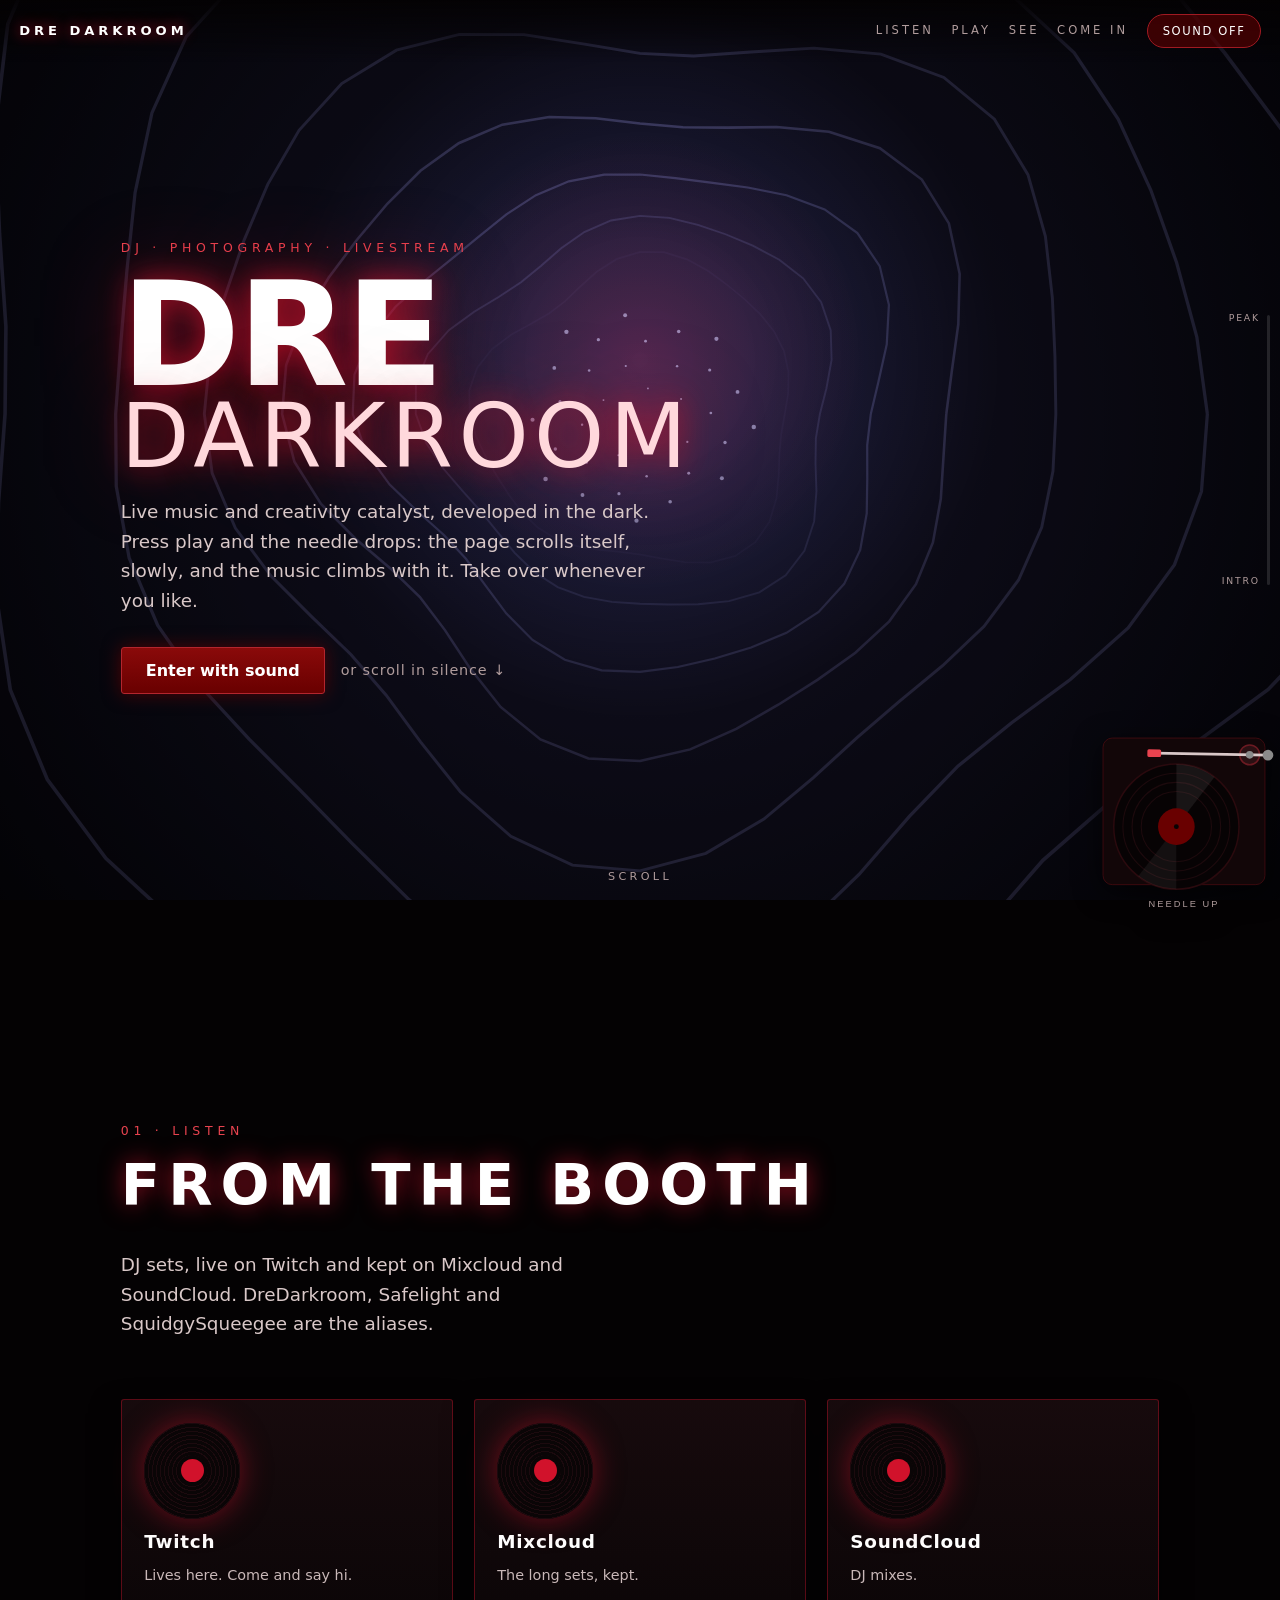
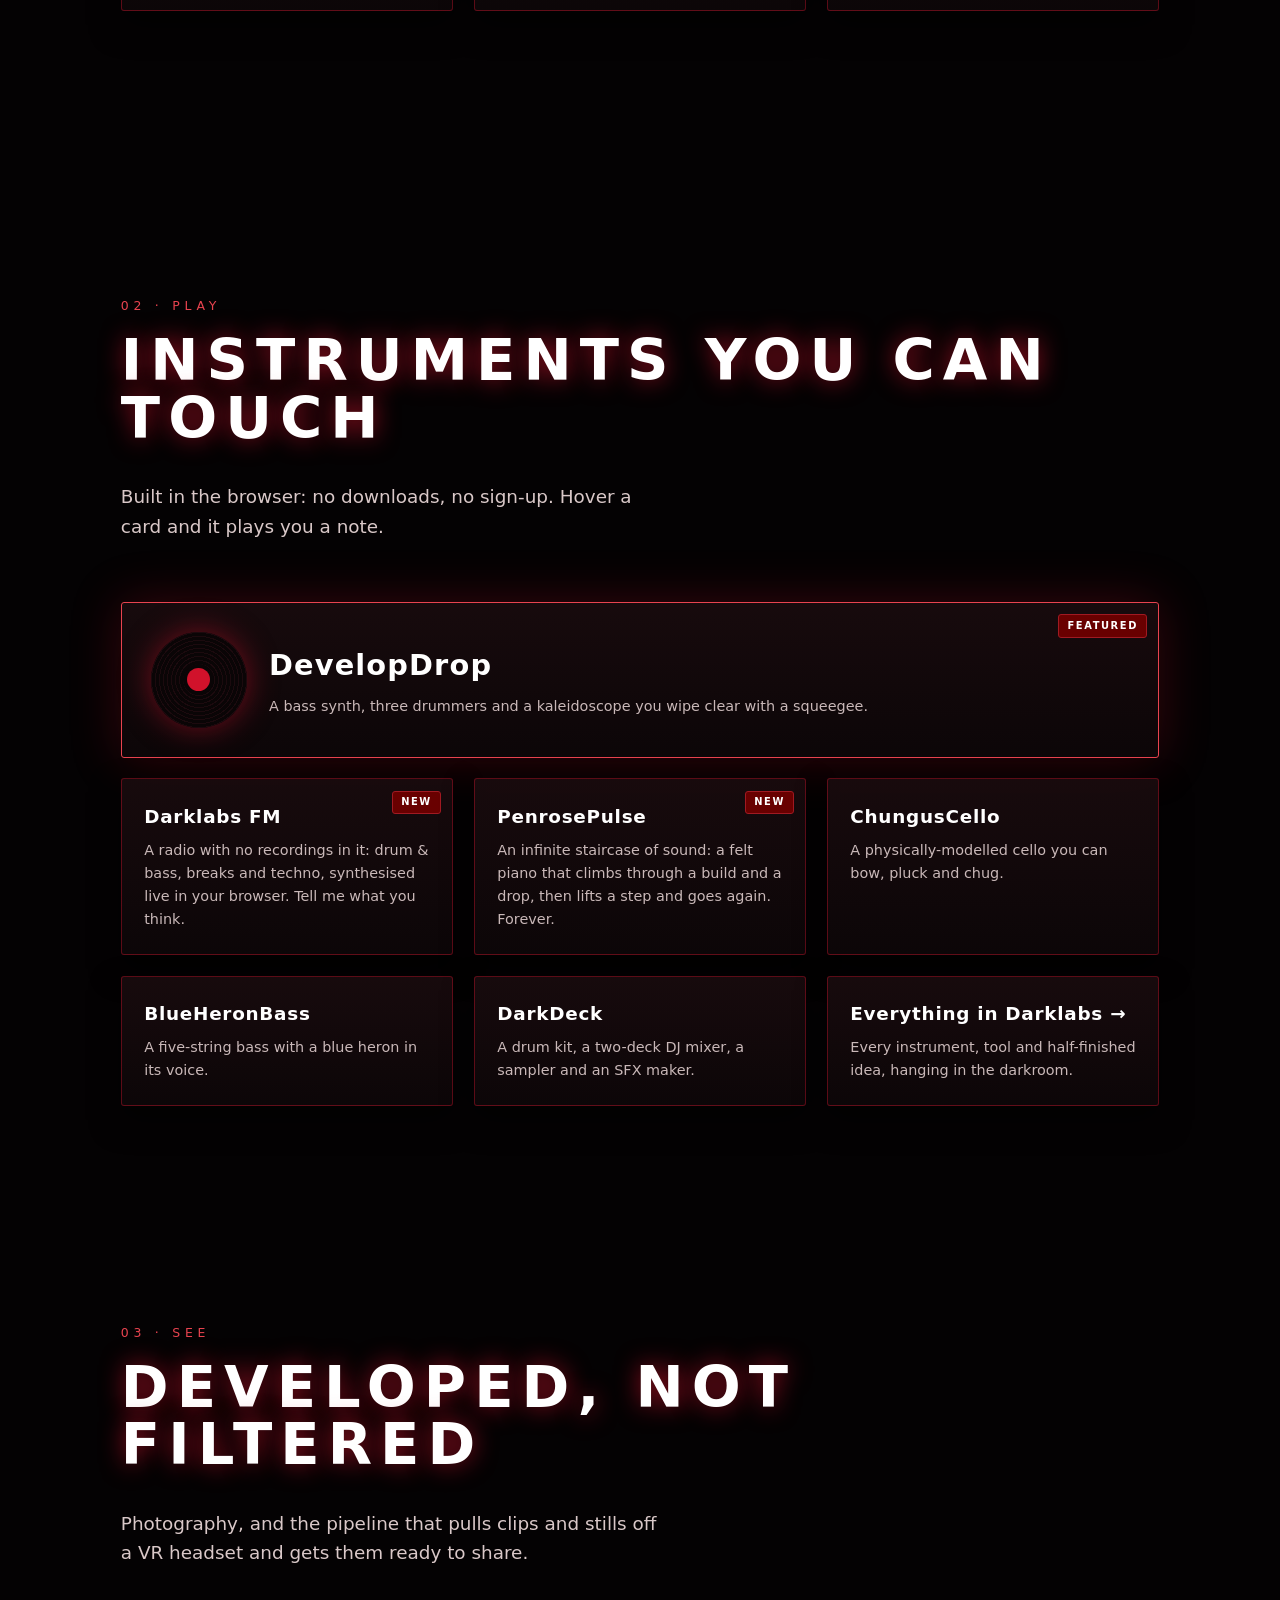
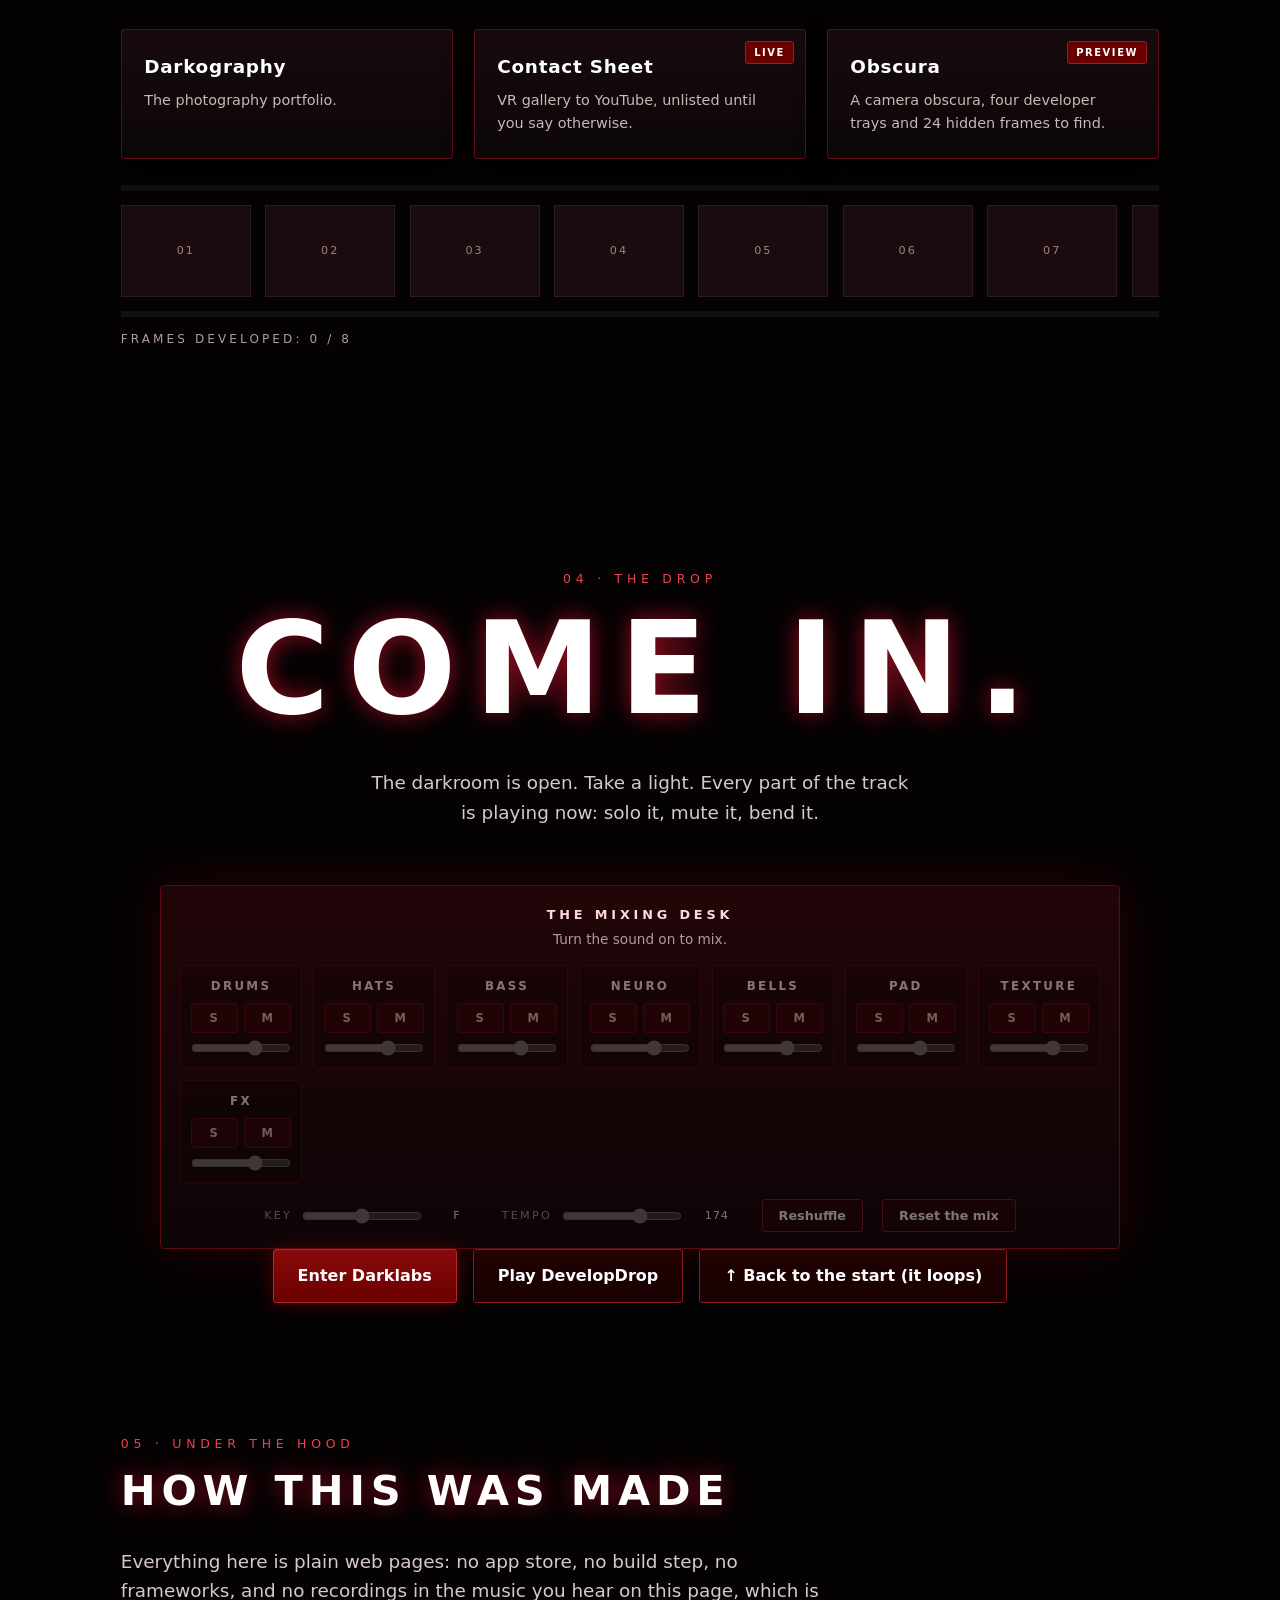
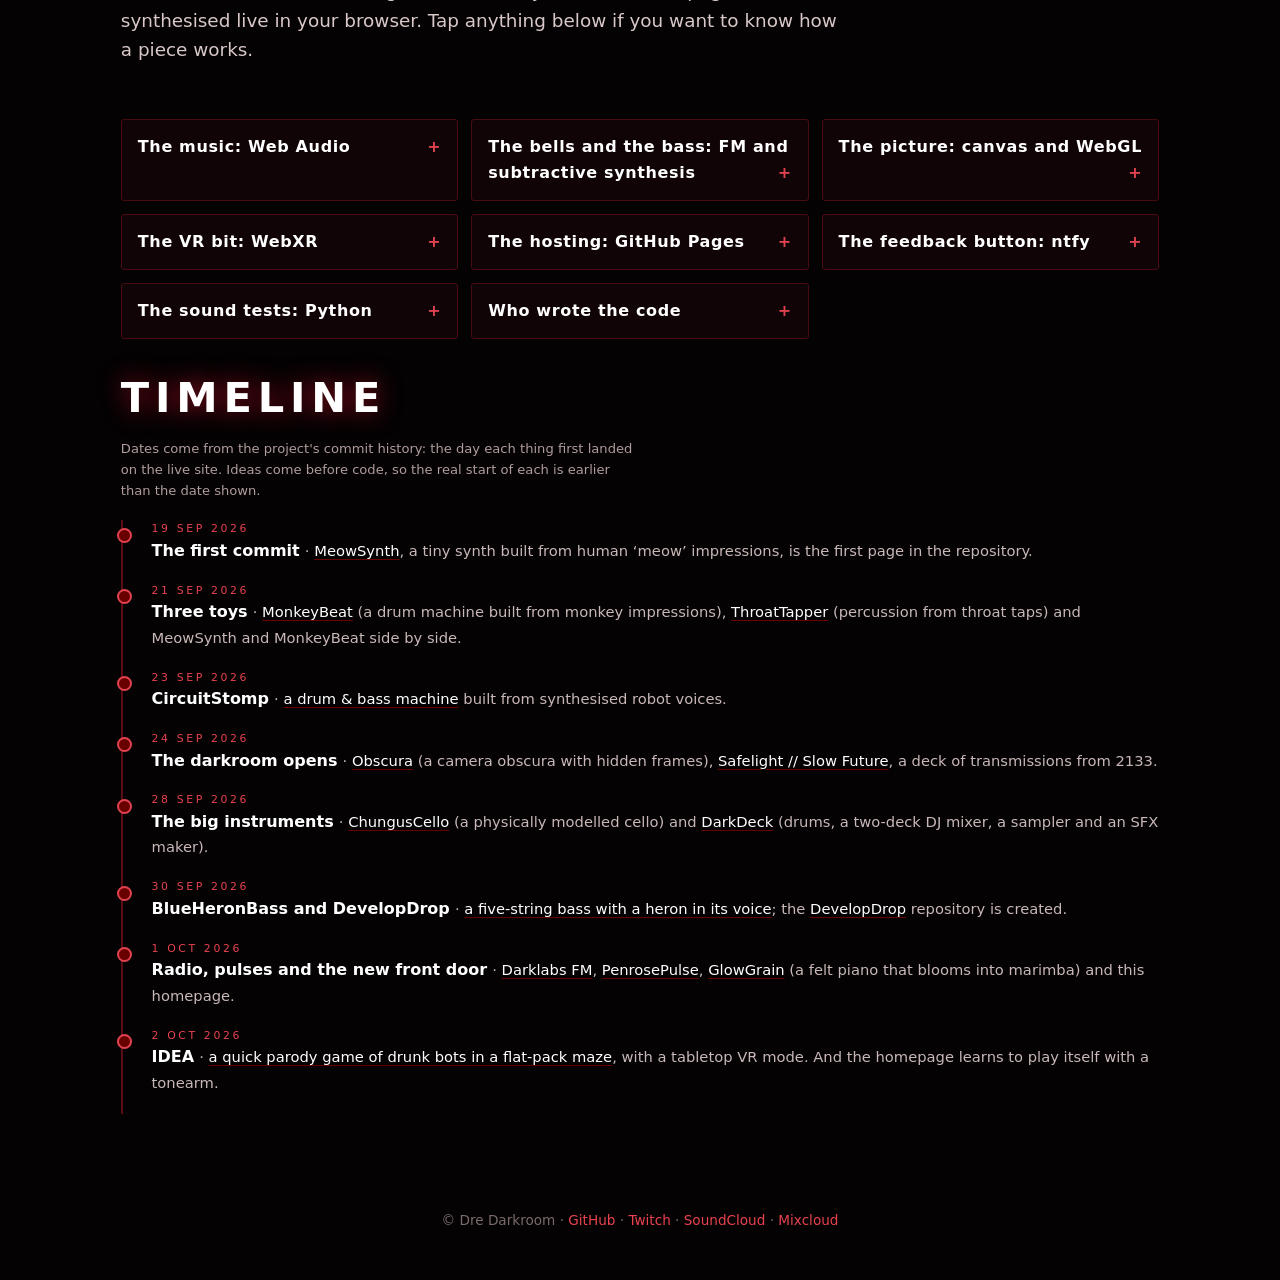
==== commit 3c56af7d: "Homepage: review fixes, mixer lock, groove intro Co-Authored-By: Claude Sonnet 5.5 <noreply@anthropi" ====
--- a/index.html
+++ b/index.html
@@ -103,7 +103,9 @@
 .knobs label{display:flex;align-items:center;gap:.6rem;font-size:.7rem;letter-spacing:.2em;text-transform:uppercase;color:var(--dim)}
 .knobs label input{width:7.5rem}.knobs output{min-width:3.2rem;color:#fff;letter-spacing:.08em}
 .mixer .btn{padding:.5rem 1rem;font-size:.8rem}
-.mixer.idle .stems,.mixer.idle .knobs{opacity:.45;pointer-events:none}
+.mixer.idle .stems,.mixer.idle .knobs{opacity:.45}
+.mixer button:disabled,.mixer input:disabled{cursor:not-allowed}
+.stem button:focus-visible,.stem input:focus-visible,.knobs input:focus-visible,.knobs button:focus-visible,.tl a:focus-visible{outline:2px solid #fff;outline-offset:2px}
 /* how it was made + timeline */
 .how{align-items:stretch;min-height:0;padding-top:4rem}
 .how h2{font-size:clamp(1.6rem,4.4vw,2.6rem)}
@@ -272,9 +274,11 @@
 addEventListener("pointermove", (e) => { st.tx = e.clientX; st.ty = e.clientY; st.idle = 0; }, { passive: true });
 addEventListener("touchmove", (e) => { const t = e.touches[0]; if (t) { st.tx = t.clientX; st.ty = t.clientY; st.idle = 0; } }, { passive: true });
 
+let turning = false;
 async function turnOn() {
-  try { await music.start(); } catch (e) { $("hint").textContent = e.message; return; }
-  soundOn = true; music.setAscent(a); $("mixer").classList.remove("idle"); setDeck(); mixSay();
+  if (turning) return; turning = true;
+  try { await music.start(); } catch (e) { $("hint").textContent = e.message; turning = false; return; }
+  turning = false; soundOn = true; music.setAscent(a); $("mixer").classList.remove("idle"); setDeck(); mixSay();
   $("snd").textContent = "Sound on"; $("snd").setAttribute("aria-pressed", "true"); $("enter").textContent = "Sound on. Needle down.";
 }
 function turnOff() { soundOn = false; music.full = false; music.stop(); $("mixer").classList.add("idle"); $("mixSay").textContent = "Turn the sound on to mix."; setDeck(); $("snd").textContent = "Sound off"; $("snd").setAttribute("aria-pressed", "false"); }
@@ -319,7 +323,7 @@
   const armDeg = auto.on || (soundOn && scrollY > 0 && p < 0.995) ? ARM_OUT + (ARM_IN - ARM_OUT) * p : (soundOn && p >= 0.995 ? ARM_IN : ARM_REST);
   if (Math.abs(armDeg - (armDeg0 ?? 999)) > 0.05) { $("arm").style.transform = `translate(196px,26px) rotate(${armDeg.toFixed(2)}deg)`; armDeg0 = armDeg; }
   const drop = $("drop").getBoundingClientRect().top < innerHeight * 0.4;          // the end of the page: every part playing at once
-  if (soundOn && drop !== music.full) { music.full = drop; if (drop) { music.boom(); tunnel.boom(); mixSay(); } }
+  if (soundOn && drop !== music.full) { music.full = drop; if (drop) { music.boom(); tunnel.boom(); } mixSay(); }
   a += (target - a) * Math.min(1, dt * 2.2);                                     // the music follows your scroll, a beat behind
   if (soundOn) {
     music.setAscent(a);
@@ -342,11 +346,12 @@
 /* the mixing desk at the end of the page */
 const NOTE = ["C", "C#", "D", "D#", "E", "F", "F#", "G", "G#", "A", "A#", "B"];
 function mixSay() {
-  const el = $("mixSay"); if (!soundOn) { el.textContent = "Turn the sound on to mix."; return; }
-  if (!music.full) { el.textContent = "Keep going: at the bottom every part plays at once."; return; }
+  const el = $("mixSay"); if (!soundOn) { mixLock(); el.textContent = "Turn the sound on to mix."; return; }
+  if (!music.full) { mixLock(); el.textContent = "Keep going: at the bottom every part plays at once."; return; }
   const so = [...music.solo].map((id) => ASCENT_STEMS.find((s) => s.id === id).label), mu = [...music.mute].map((id) => ASCENT_STEMS.find((s) => s.id === id).label);
-  el.textContent = so.length ? "Soloing " + so.join(" + ") + "." : mu.length ? "Muted: " + mu.join(", ") + "." : "Everything is playing. Solo a part, mute one, or bend the key and tempo.";
+  mixLock(); el.textContent = so.length ? "Soloing " + so.join(" + ") + "." : mu.length ? "Muted: " + mu.join(", ") + "." : "Everything is playing. Solo a part, mute one, or bend the key and tempo.";
 }
+const mixLock = () => document.querySelectorAll("#mixer button, #mixer input").forEach((e) => (e.disabled = !(soundOn && music.full)));
 function paintStems() { document.querySelectorAll(".stem").forEach((el) => { const id = el.dataset.id, off = music.stemGain(id) === 0; el.classList.toggle("off", off); el.classList.toggle("solo", music.solo.has(id)); el.querySelector(".s").setAttribute("aria-pressed", String(music.solo.has(id))); el.querySelector(".m").setAttribute("aria-pressed", String(music.mute.has(id))); }); mixSay(); }
 $("stems").innerHTML = ASCENT_STEMS.map((s) => `<div class="stem" data-id="${s.id}"><b>${s.label}</b><div class="sm"><button class="s" type="button" aria-pressed="false" aria-label="Solo ${s.label}">S</button><button class="m" type="button" aria-pressed="false" aria-label="Mute ${s.label}">M</button></div><input type="range" min="0" max="150" value="100" aria-label="${s.label} level"></div>`).join("");
 $("stems").addEventListener("click", (e) => { const b = e.target.closest("button"); if (!b) return; const id = b.closest(".stem").dataset.id; if (b.classList.contains("s")) music.setSolo(id, !music.solo.has(id)); else music.setMute(id, !music.mute.has(id)); paintStems(); });
@@ -356,7 +361,7 @@
 $("mixTempo").addEventListener("input", (e) => { music.setTempo(+e.target.value); $("mixTempoO").textContent = music.tempo; });
 $("mixShuffle").addEventListener("click", () => { music.reshuffle(); toast("Reshuffled: same parts, new pattern."); });
 $("mixReset").addEventListener("click", () => { music.resetMix(); $("mixKey").value = 0; $("mixTempo").value = 174; $("mixTempoO").textContent = 174; keyO(); document.querySelectorAll(".stem input").forEach((i) => (i.value = 100)); paintStems(); });
-keyO();
+keyO(); mixSay();
 
 /* easter eggs: the roll of film, a dinosaur, and the Konami negative */
 const toast = (t) => { const e = $("toast"); e.textContent = t; e.classList.add("on"); clearTimeout(toast.t); toast.t = setTimeout(() => e.classList.remove("on"), 3400); };
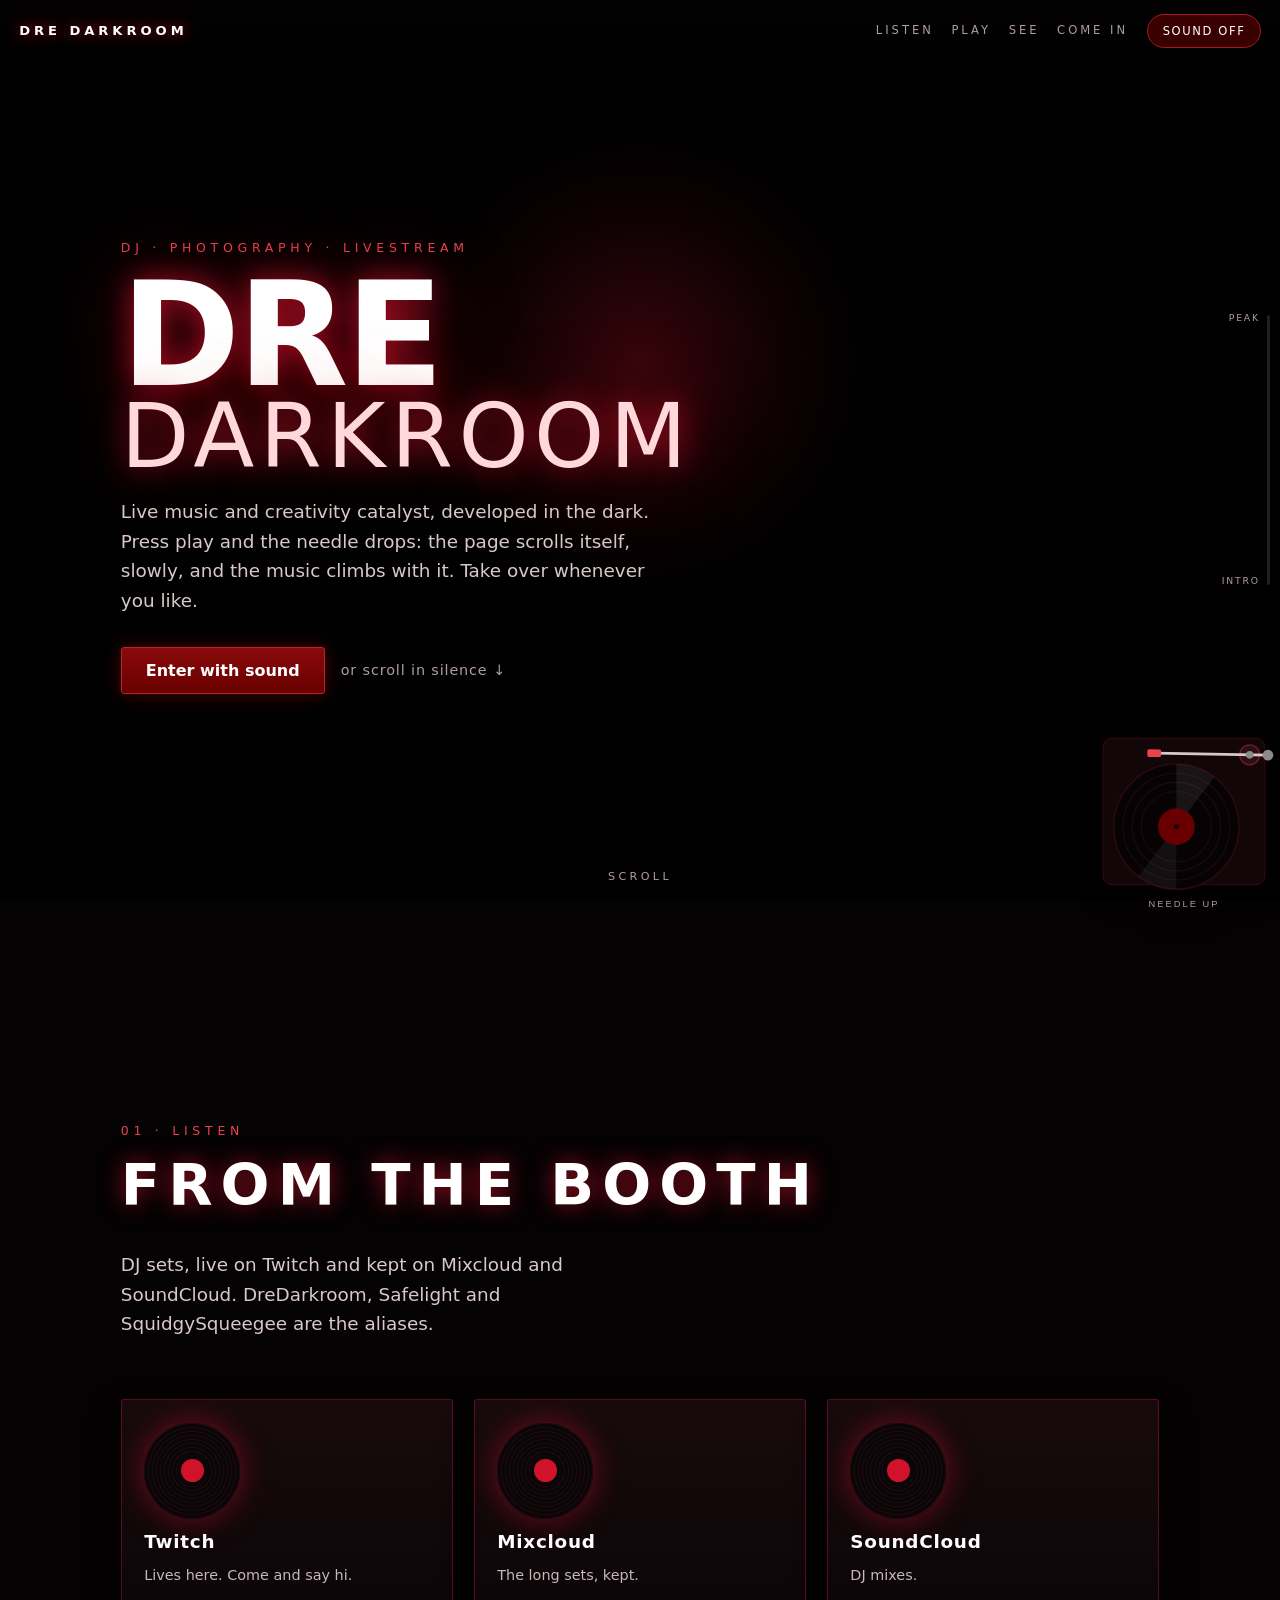
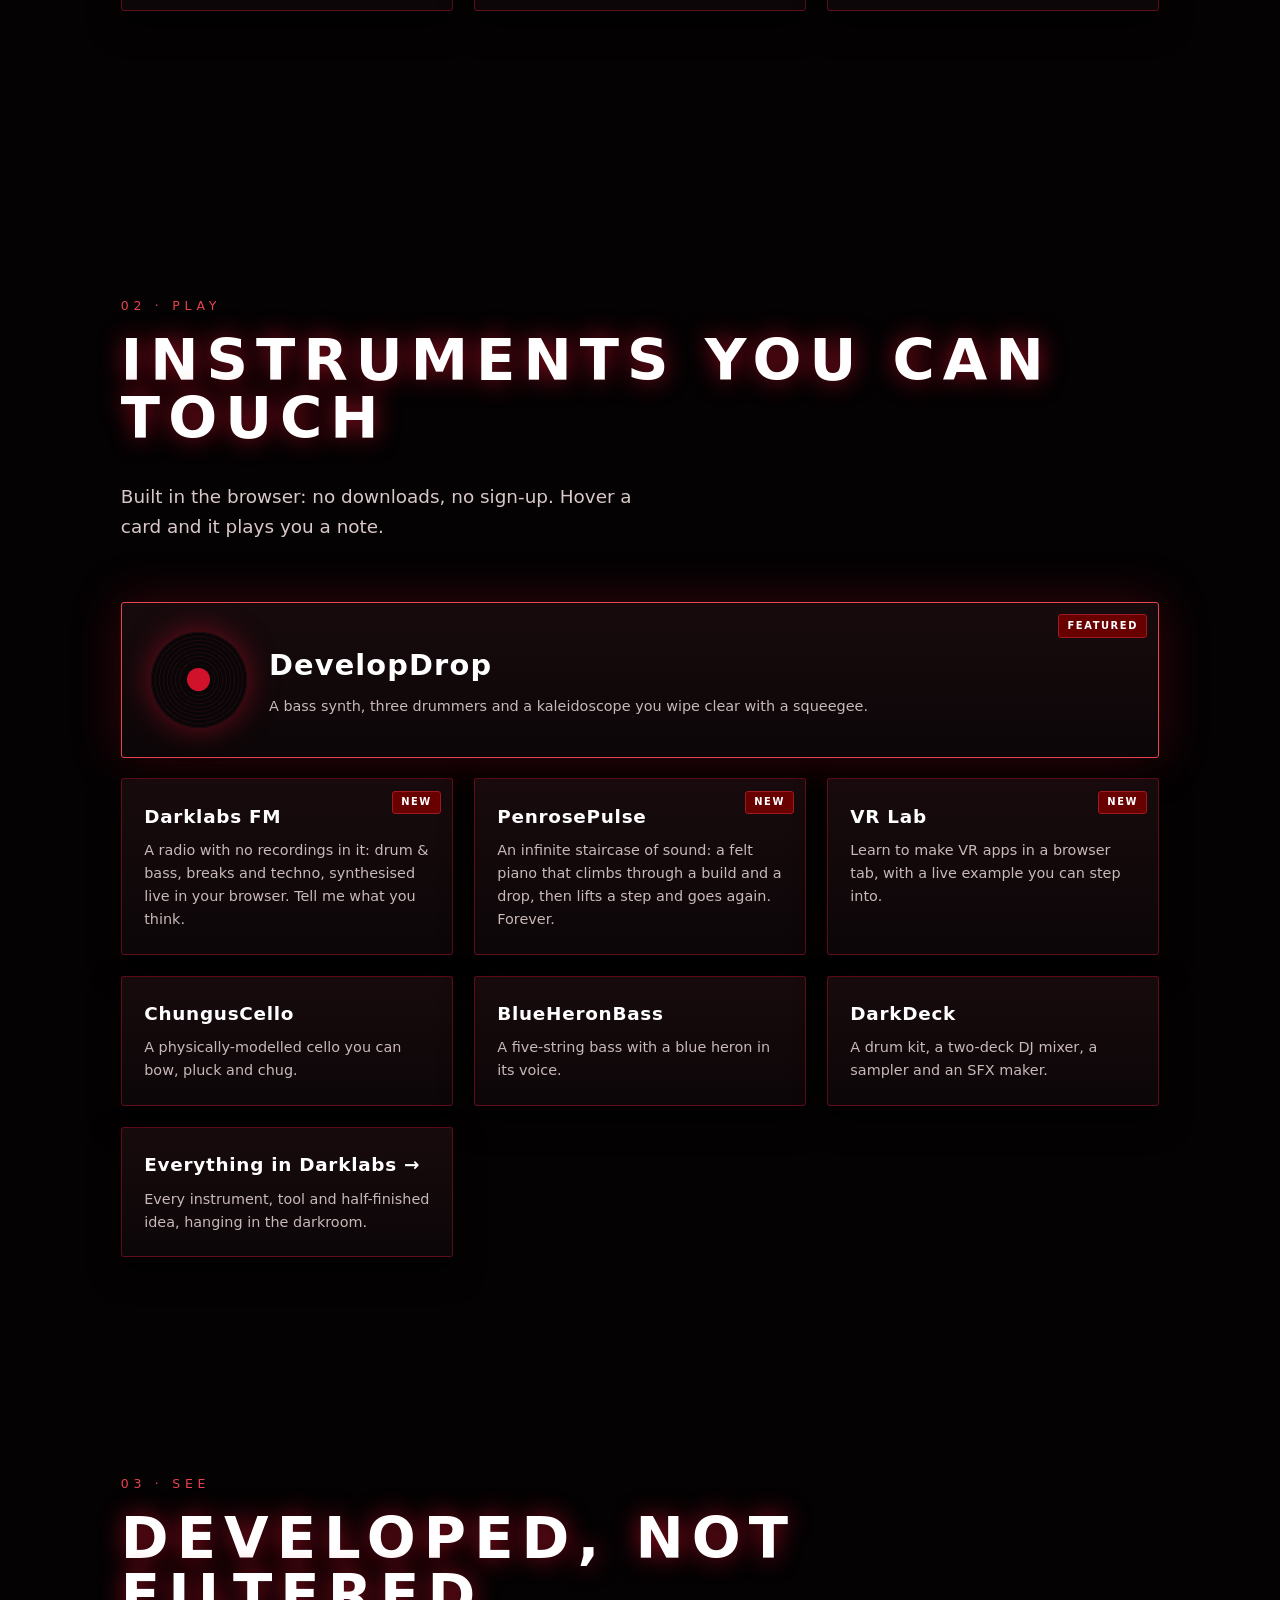
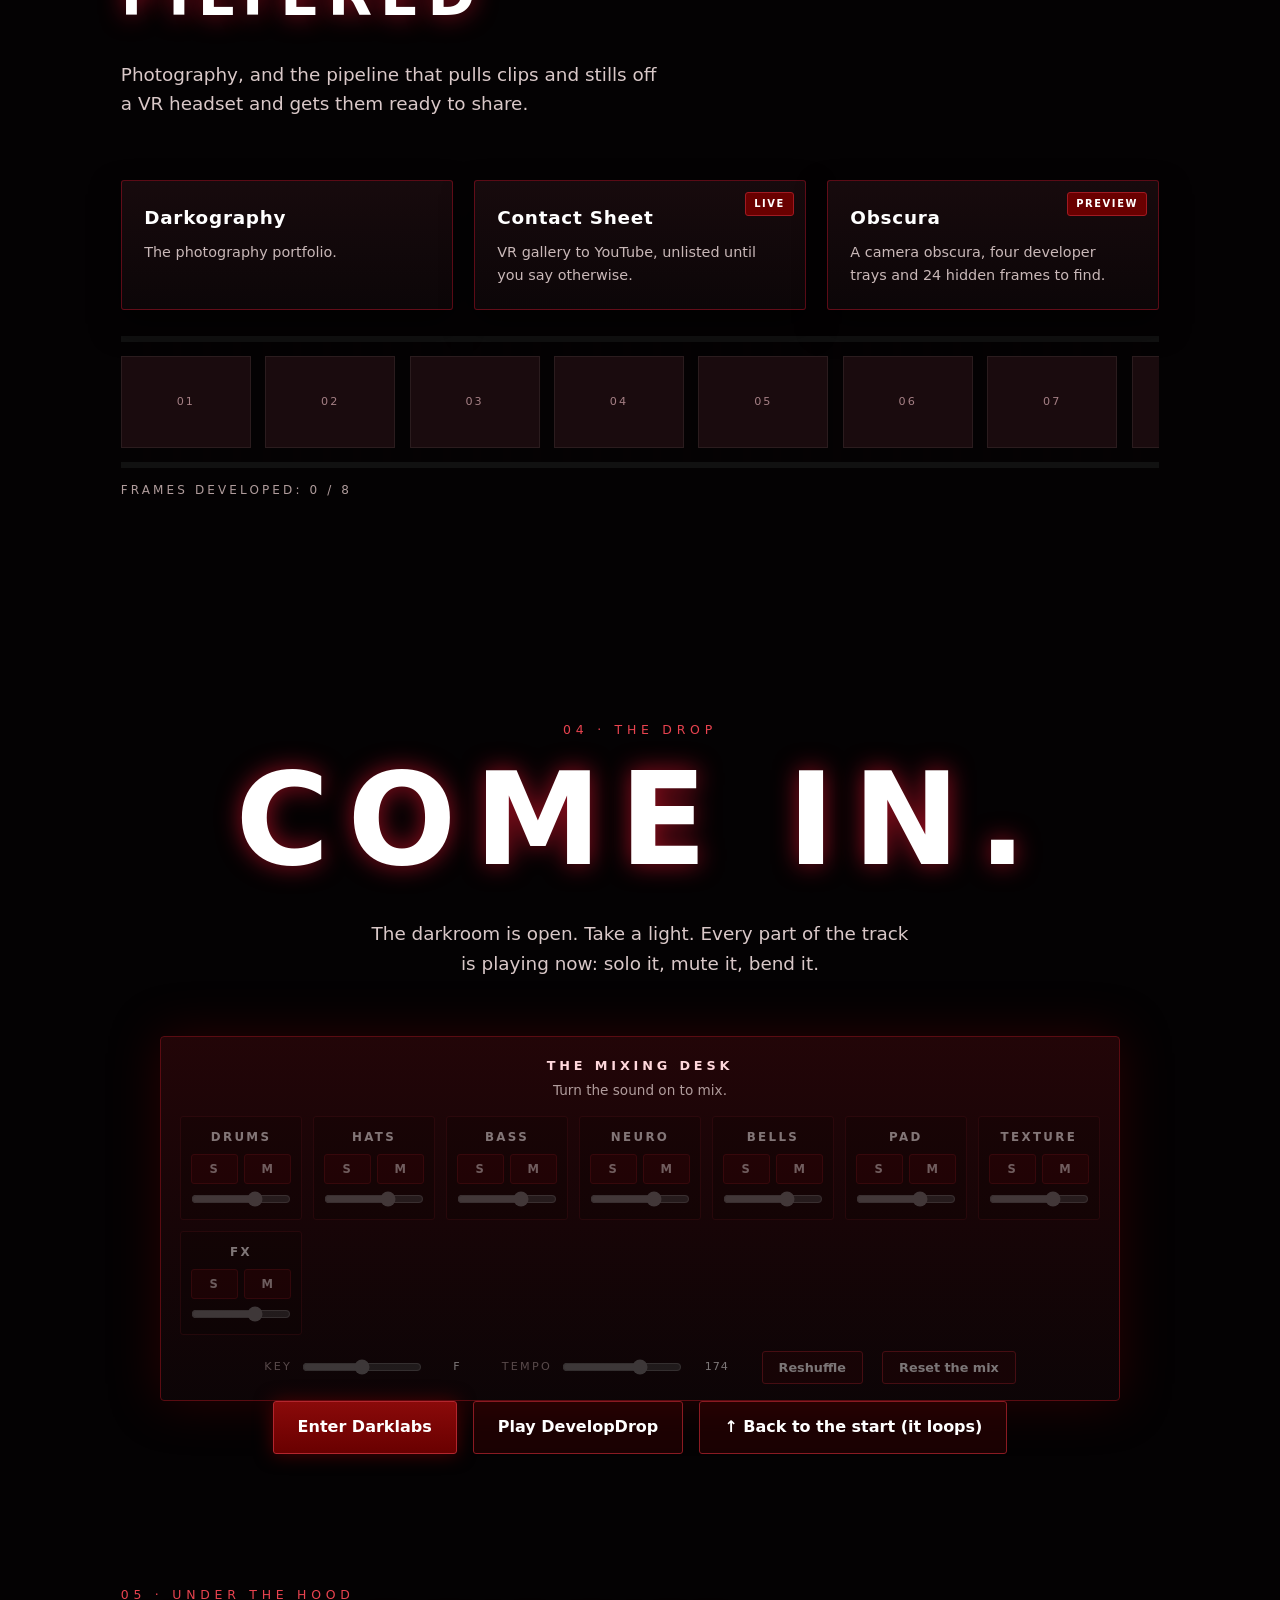
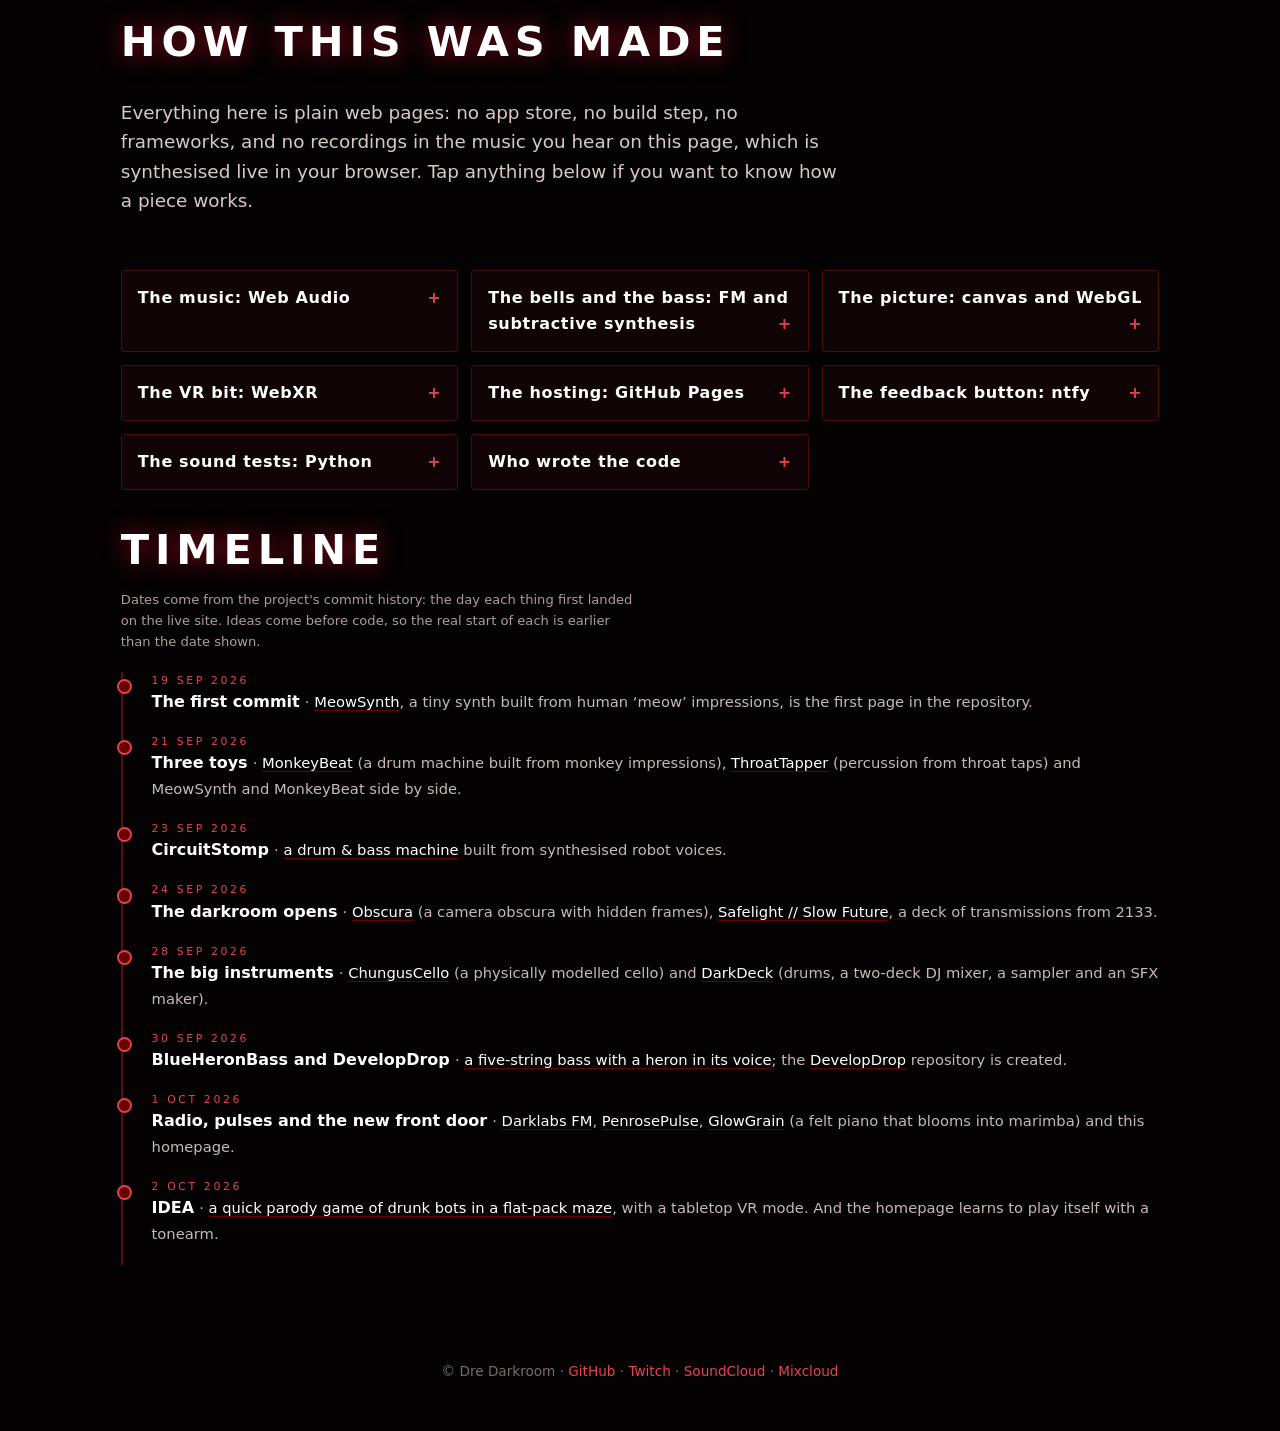
==== commit f83a2253: "Homepage: VR Lab card Co-Authored-By: Claude Sonnet 5.5 <noreply@anthropic.com>" ====
--- a/index.html
+++ b/index.html
@@ -167,6 +167,7 @@
     <a class="card hero" href="https://dredarkroom.github.io/DevelopDrop/" rel="noopener" data-n="74"><div class="disc"></div><div><i>FEATURED</i><b>DevelopDrop</b><span>A bass synth, three drummers and a kaleidoscope you wipe clear with a squeegee.</span></div></a>
     <a class="card" href="/darklabs/fm/" data-n="67"><i>NEW</i><b>Darklabs FM</b><span>A radio with no recordings in it: drum &amp; bass, breaks and techno, synthesised live in your browser. Tell me what you think.</span></a>
     <a class="card" href="/darklabs/penrosepulse/" data-n="62"><i>NEW</i><b>PenrosePulse</b><span>An infinite staircase of sound: a felt piano that climbs through a build and a drop, then lifts a step and goes again. Forever.</span></a>
+    <a class="card" href="/darklabs/vr/" data-n="64"><i>NEW</i><b>VR Lab</b><span>Learn to make VR apps in a browser tab, with a live example you can step into.</span></a>
     <a class="card" href="/darklabs/chunguscello/" data-n="57"><b>ChungusCello</b><span>A physically-modelled cello you can bow, pluck and chug.</span></a>
     <a class="card" href="/darklabs/blueheronbass/" data-n="45"><b>BlueHeronBass</b><span>A five-string bass with a blue heron in its voice.</span></a>
     <a class="card" href="/darklabs/drumdj/" data-n="53"><b>DarkDeck</b><span>A drum kit, a two-deck DJ mixer, a sampler and an SFX maker.</span></a>
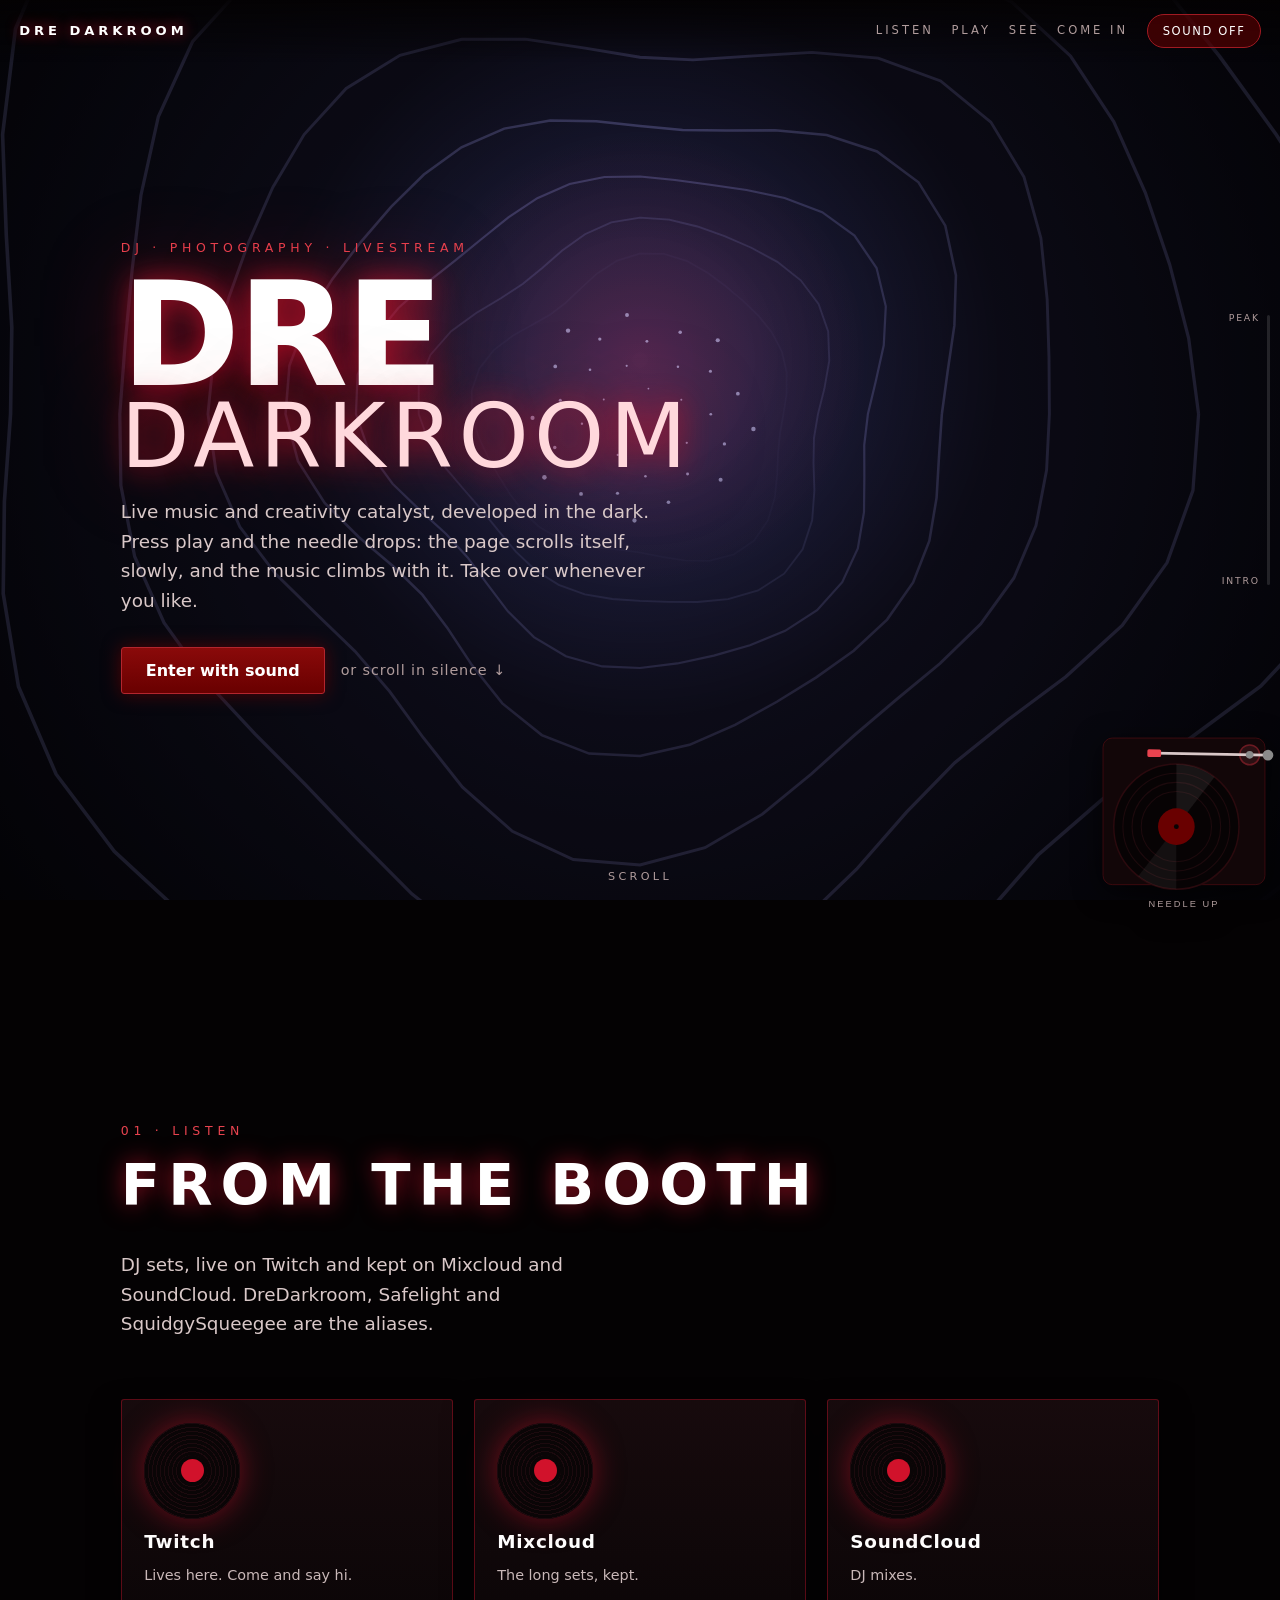
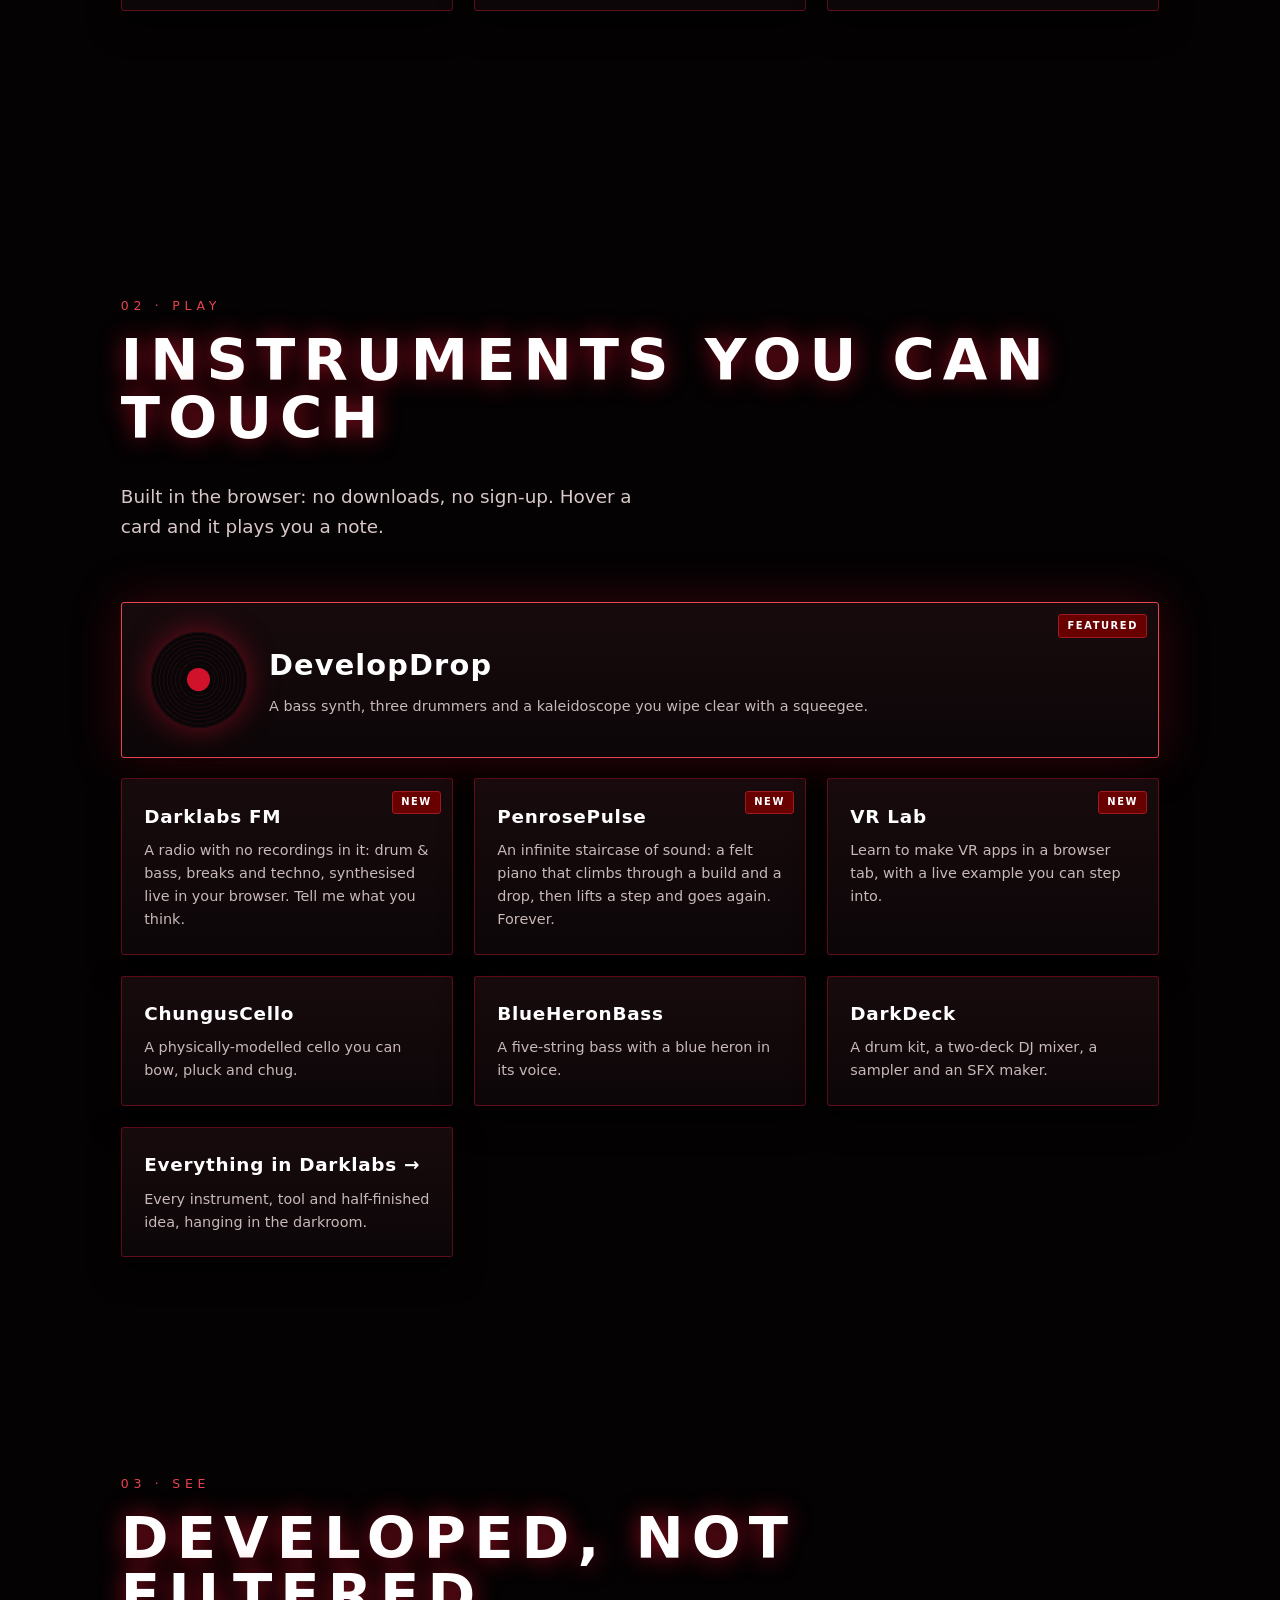
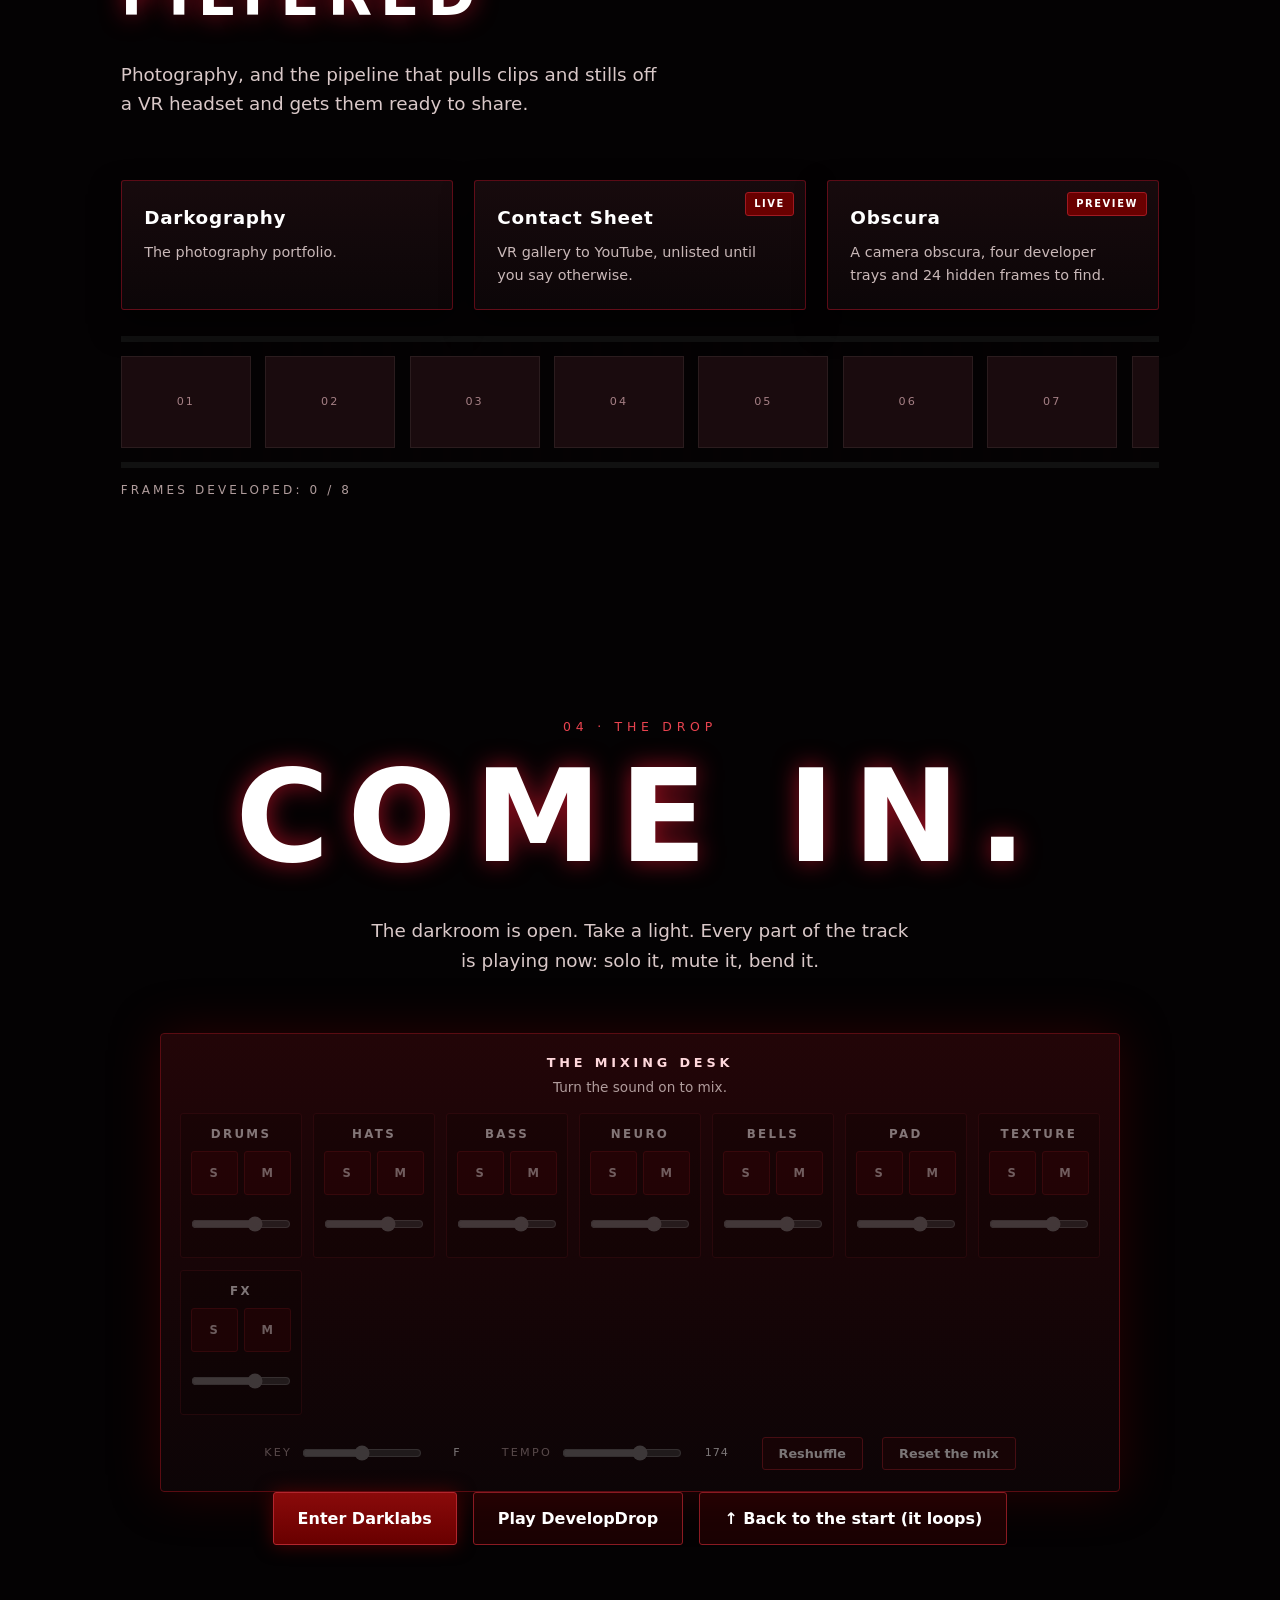
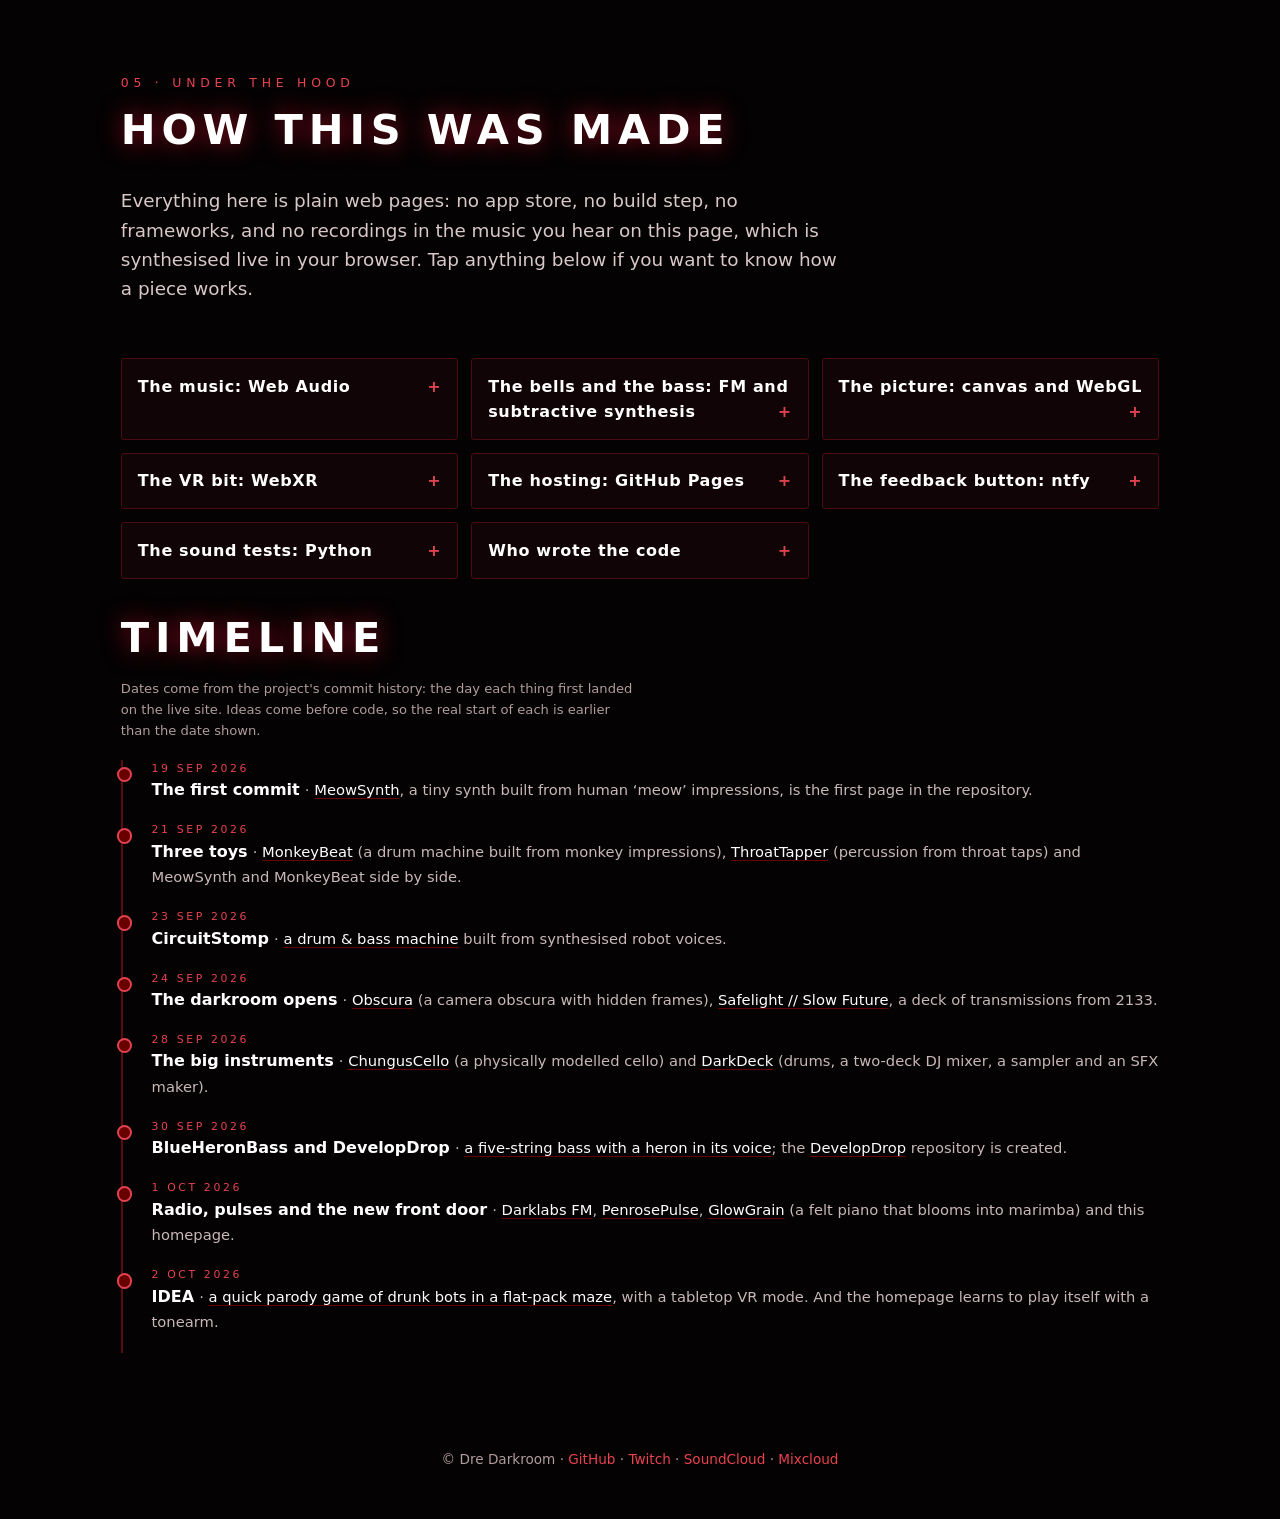
==== commit 9d6da327: "Homepage accessibility pass: 44px touch targets and visible focus outlines Co-Authored-By: Claude So" ====
--- a/index.html
+++ b/index.html
@@ -27,7 +27,7 @@
 .bar nav a:hover,.bar nav a.on{color:#fff;border-color:var(--red)}
 .snd{font:inherit;font-size:.72rem;letter-spacing:.14em;text-transform:uppercase;color:#fff;background:rgba(105,0,0,.55);border:1px solid #a01a22;border-radius:999px;padding:.4rem .9rem;cursor:pointer}
 .snd[aria-pressed=true]{background:var(--brand);border-color:#e0434f;box-shadow:0 0 14px rgba(160,20,30,.6)}
-.snd:focus-visible,.bar a:focus-visible,.card:focus-visible,.btn:focus-visible{outline:2px solid #fff;outline-offset:3px}
+.snd:focus-visible,.bar a:focus-visible,.card:focus-visible,.btn:focus-visible,.frame:focus-visible,button:focus-visible,input[type=range]:focus-visible{outline:2px solid #fff;outline-offset:3px}
 main{position:relative;z-index:10}
 .screen{min-height:100vh;display:flex;flex-direction:column;justify-content:center;max-width:1080px;margin:0 auto;padding:6rem 1.3rem 4rem}
 .eyebrow{font-size:.78rem;letter-spacing:.38em;text-transform:uppercase;color:var(--red-soft);margin-bottom:1rem}
@@ -59,7 +59,7 @@
 .frame{flex:none;width:130px;height:92px;background:#1a0b0e;border:1px solid #2b1c1e;display:flex;align-items:center;justify-content:center;color:#a47f84;font-size:.7rem;letter-spacing:.18em;text-transform:uppercase;animation:develop 2.4s ease both}
 @keyframes develop{from{filter:brightness(.1) sepia(1)}to{filter:none}}
 .frame{cursor:pointer;font:inherit;font-size:.7rem;letter-spacing:.18em;text-transform:uppercase;border:1px solid #2b1c1e;color:#a47f84;position:relative}
-.frame:hover,.frame:focus-visible{border-color:var(--red-soft);color:#fff;outline:none}
+.frame:hover{border-color:var(--red-soft);color:#fff}
 .frame.found{background:#2a1013;color:#ffd8dc}
 .frame.found::after{content:"";position:absolute;right:6px;top:6px;width:6px;height:6px;border-radius:50%;background:var(--red);box-shadow:0 0 8px var(--red)}
 .found-count{margin-top:.8rem;font-size:.75rem;letter-spacing:.26em;text-transform:uppercase;color:var(--dim)}
@@ -68,11 +68,11 @@
 dialog#dino{background:#0a0405;color:#ffd8dc;border:1px solid var(--red-soft);border-radius:4px;padding:1.4rem 1.6rem;max-width:min(94vw,40rem)}
 dialog#dino::backdrop{background:rgba(0,0,0,.8)}
 dialog#dino pre{font:14px/1.15 ui-monospace,Consolas,monospace;color:#ff8a96;overflow:auto;margin:0 0 1rem}
-dialog#dino button{font:inherit;color:#fff;background:transparent;border:1px solid rgba(255,255,255,.4);border-radius:3px;padding:.5rem 1rem;cursor:pointer}
+dialog#dino button{font:inherit;color:#fff;background:transparent;border:1px solid rgba(255,255,255,.4);border-radius:3px;padding:.5rem 1rem;min-height:44px;cursor:pointer}
 html.neg{filter:invert(1) hue-rotate(180deg)}
 .end{text-align:center;align-items:center}
 .end h2{font-size:clamp(3rem,12vw,8rem)}
-footer{position:relative;z-index:10;text-align:center;color:#7a6a6a;font-size:.85rem;padding:2rem 1rem 3rem}
+footer{position:relative;z-index:10;text-align:center;color:var(--dim);font-size:.85rem;padding:2rem 1rem 3rem}
 footer a{color:var(--red-soft);text-decoration:none}
 .hint{position:fixed;left:50%;bottom:14px;transform:translateX(-50%);z-index:20;font-size:.7rem;letter-spacing:.3em;text-transform:uppercase;color:var(--dim);transition:opacity .6s;pointer-events:none}
 .meter{position:fixed;right:10px;top:50%;transform:translateY(-50%);z-index:20;width:3px;height:30vh;background:rgba(255,255,255,.12);border-radius:3px}
@@ -96,9 +96,9 @@
 .stem.off{opacity:.38}.stem.solo{border-color:#e0434f;box-shadow:0 0 16px rgba(160,20,30,.5)}
 .stem b{font-size:.74rem;letter-spacing:.2em;text-transform:uppercase;color:#fff}
 .stem .sm{display:flex;gap:.4rem}
-.stem button{flex:1;font:inherit;font-size:.72rem;font-weight:800;letter-spacing:.1em;color:#d9c8c8;background:rgba(105,0,0,.3);border:1px solid #5a0c12;border-radius:3px;padding:.3rem 0;cursor:pointer}
+.stem button{flex:1;font:inherit;font-size:.72rem;font-weight:800;letter-spacing:.1em;color:#d9c8c8;background:rgba(105,0,0,.3);border:1px solid #5a0c12;border-radius:3px;padding:.3rem 0;min-height:44px;cursor:pointer}
 .stem button[aria-pressed=true]{background:var(--brand);color:#fff;border-color:#e0434f}
-.stem input,.knobs input{width:100%;accent-color:#a01a22}
+.stem input,.knobs input{width:100%;accent-color:#a01a22;min-height:44px}
 .knobs{display:flex;flex-wrap:wrap;gap:1.2rem;align-items:center;justify-content:center;margin-top:1rem}
 .knobs label{display:flex;align-items:center;gap:.6rem;font-size:.7rem;letter-spacing:.2em;text-transform:uppercase;color:var(--dim)}
 .knobs label input{width:7.5rem}.knobs output{min-width:3.2rem;color:#fff;letter-spacing:.08em}
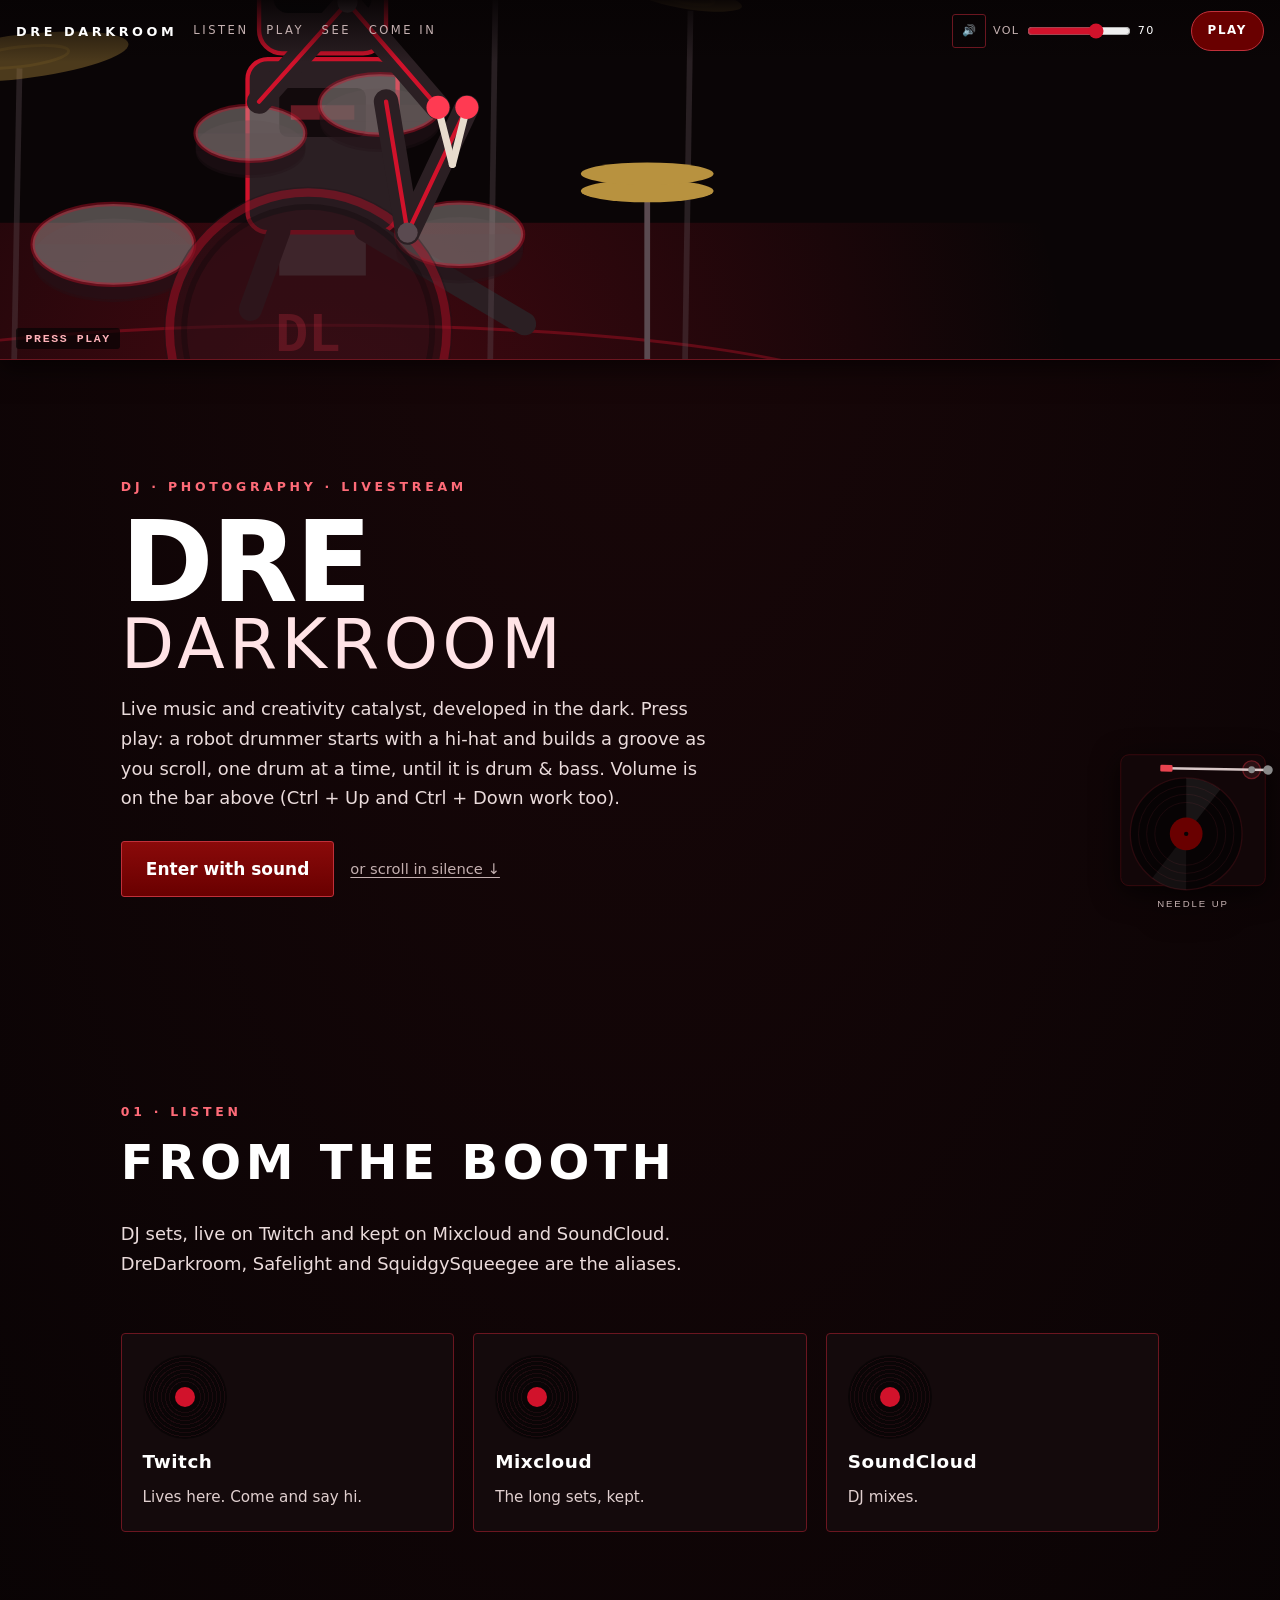
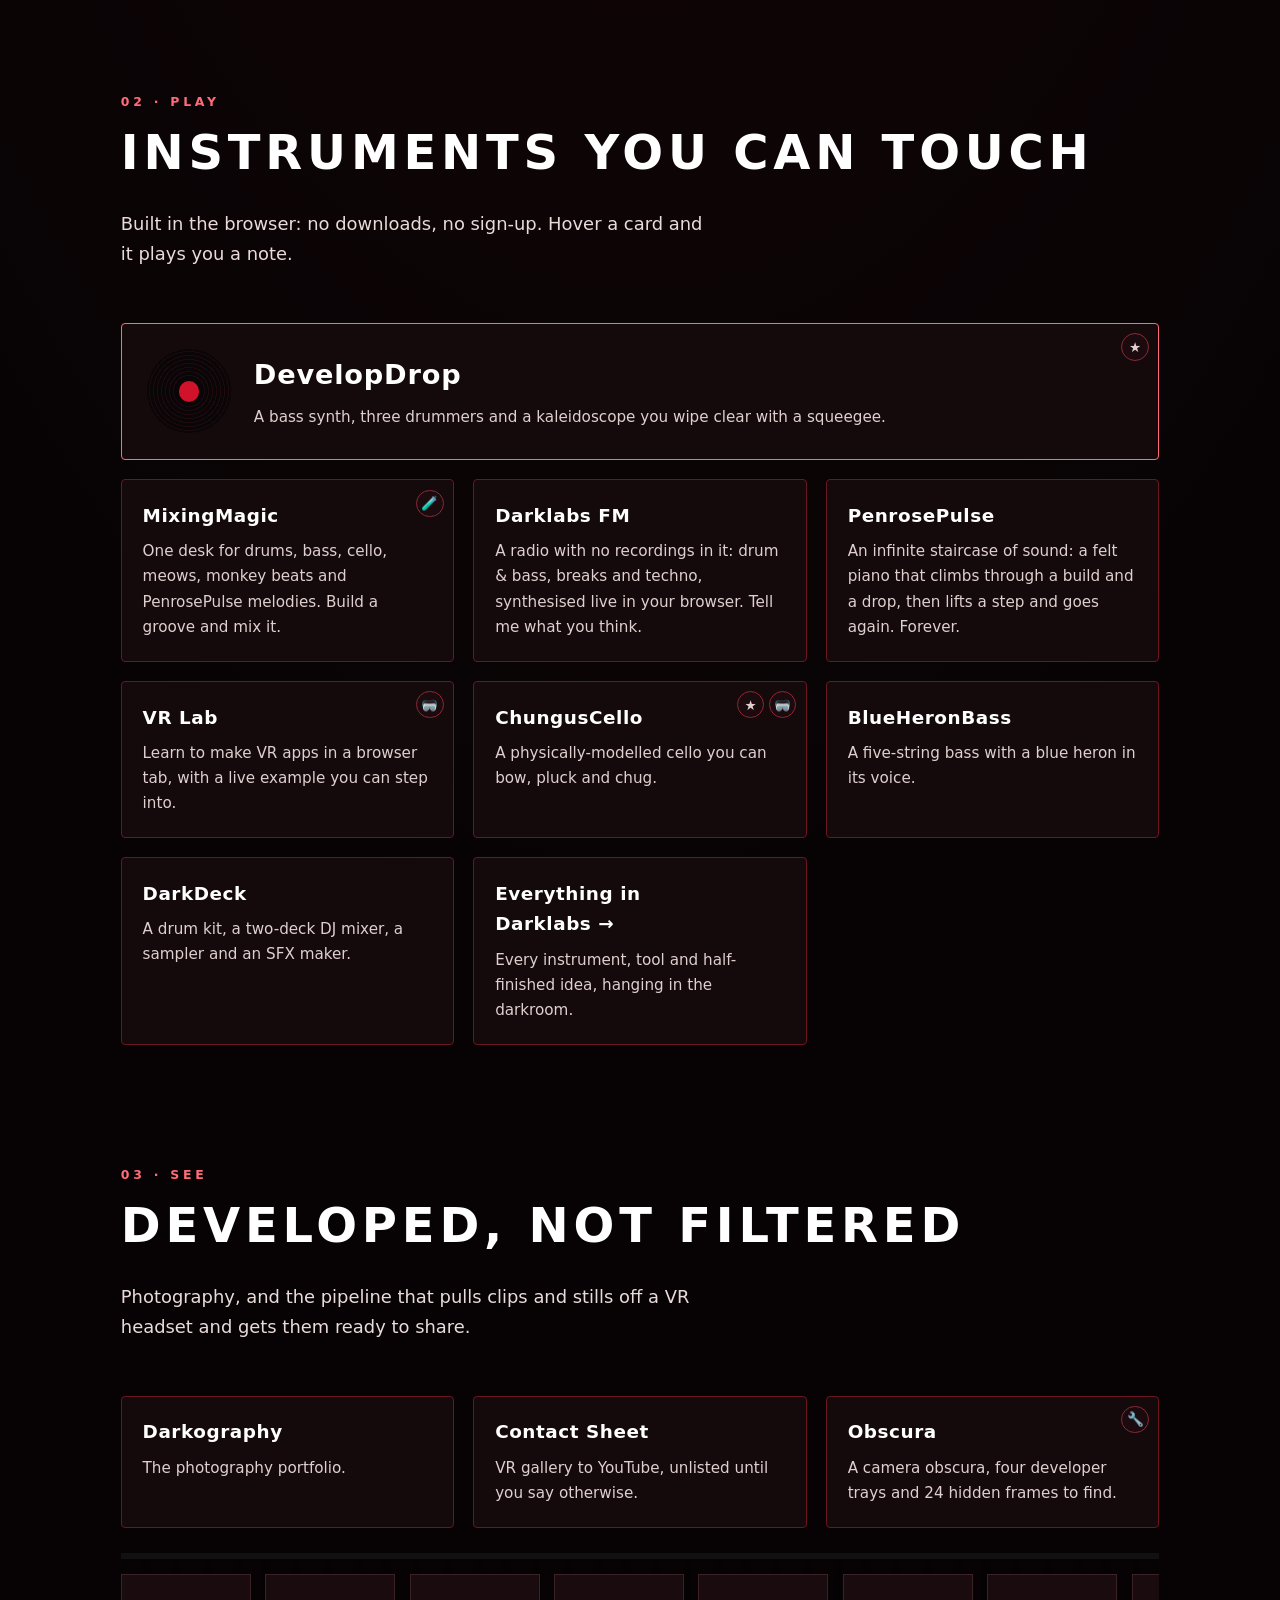
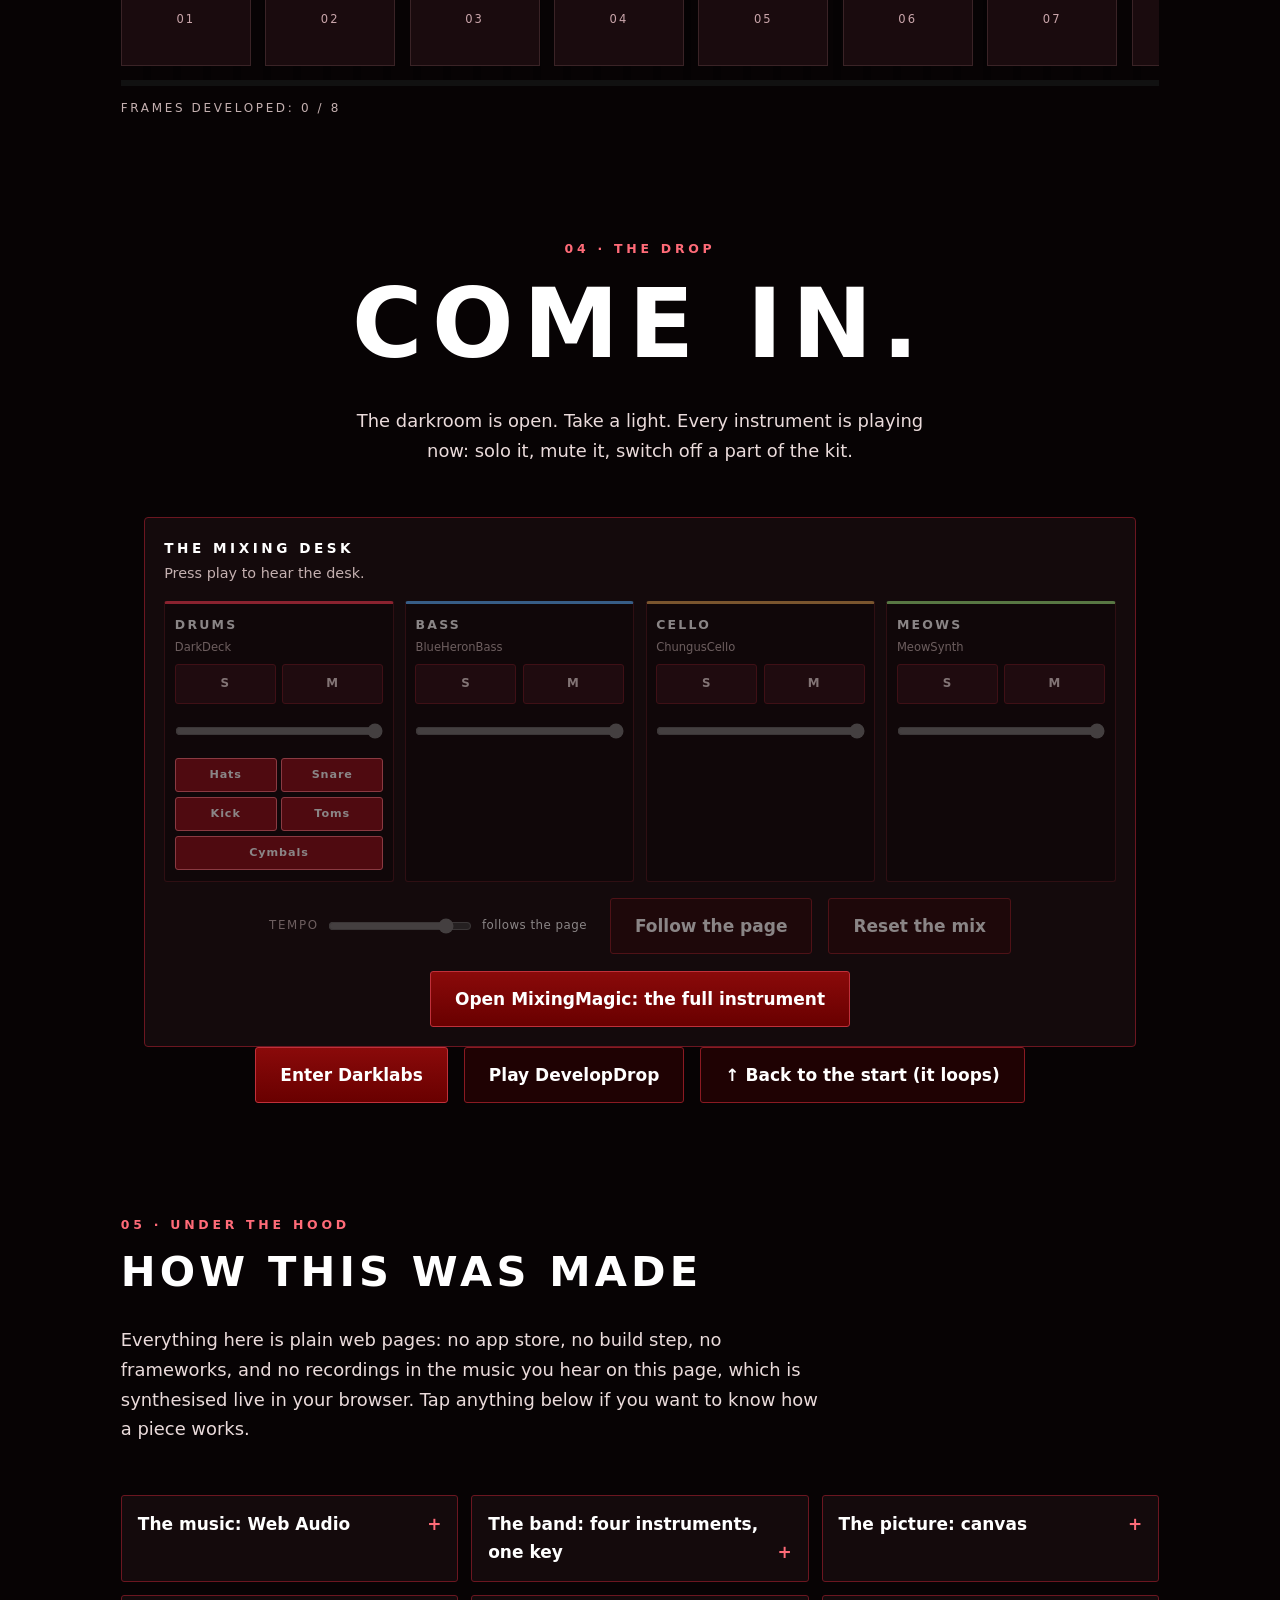
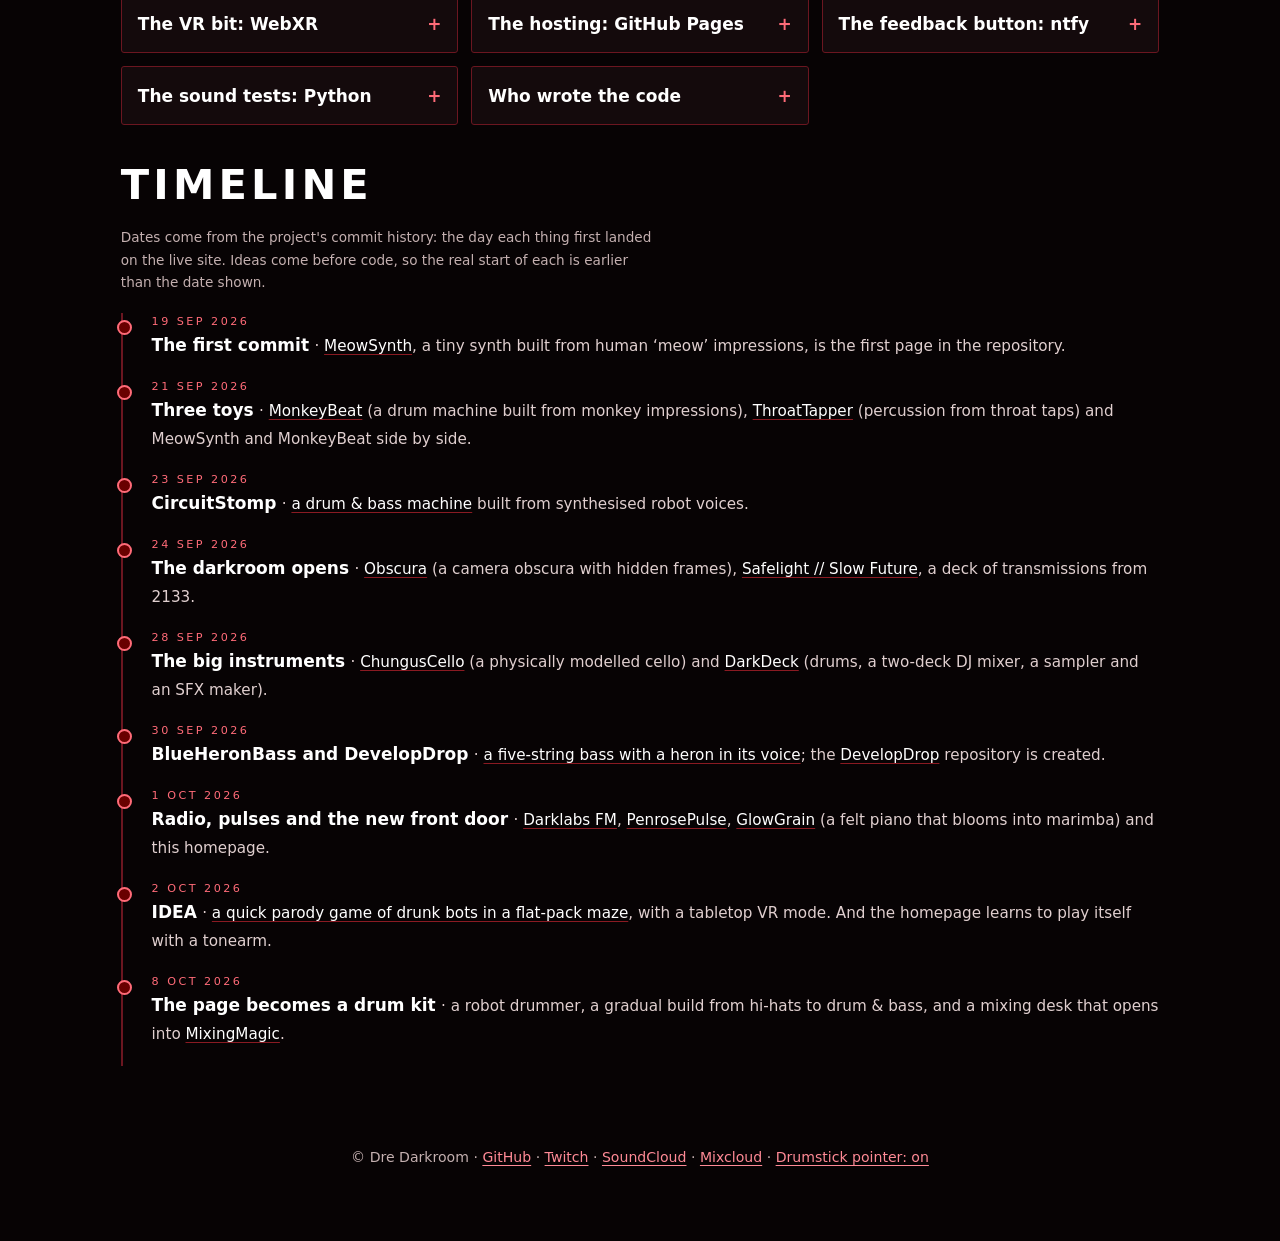
==== commit a2c52146: "Home page: a robot drummer plays the kit at the top while the music builds as you scroll (hi-hats to" ====
--- a/index.html
+++ b/index.html
@@ -1,150 +1,34 @@
 <!doctype html>
-<html lang="en">
+<html lang="en" data-cursor="stick">
 <head>
 <meta charset="UTF-8">
 <meta name="viewport" content="width=device-width, initial-scale=1, viewport-fit=cover">
 <meta name="color-scheme" content="dark">
 <meta name="darkreader-lock">
 <title>Dre Darkroom | DJ / Photography / Livestream</title>
-<meta name="description" content="Dre Darkroom: DJ, photography and livestream, plus instruments and games you can play in the browser. Press play: the music climbs as you scroll.">
-<meta name="theme-color" content="#040203">
+<meta name="description" content="Dre Darkroom: DJ, photography and livestream, plus instruments and games you can play in the browser. Press play: a robot drummer builds a groove as you scroll.">
+<meta name="theme-color" content="#070304">
 <link rel="icon" href="data:image/svg+xml,<svg xmlns=%22http://www.w3.org/2000/svg%22 viewBox=%220 0 100 100%22><rect width=%22100%22 height=%22100%22 rx=%2214%22 fill=%22%23060607%22/><text x=%2250%22 y=%2268%22 font-size=%2258%22 font-family=%22monospace%22 font-weight=%22700%22 text-anchor=%22middle%22 fill=%22%23d1122b%22>DD</text></svg>">
-<style>
-*{margin:0;padding:0;box-sizing:border-box}
-:root{--brand:#690000;--red:#d1122b;--red-soft:#e8434f;--ink:#040203;--text:#eadede;--dim:#b09c9c;--acc:rgb(150,205,255);--mx:50vw;--my:40vh;--beam:360px}
-html{background:var(--ink);scroll-behavior:smooth}
-body{color:var(--text);font:16px/1.6 system-ui,-apple-system,"Segoe UI",Roboto,Helvetica,Arial,sans-serif;overflow-x:hidden}
-a{color:inherit}
-::selection{background:#690000;color:#fff1de}
-::-moz-selection{background:#690000;color:#fff1de}
-#sky{position:fixed;inset:0;width:100%;height:100%;z-index:0;display:block}
-#dark{position:fixed;inset:0;z-index:5;pointer-events:none;background:radial-gradient(circle var(--beam) at var(--mx) var(--my),rgba(2,0,0,0),rgba(2,0,0,.03) 34%,rgba(2,0,0,.55) 100%)}
-#glow{position:fixed;inset:0;z-index:6;pointer-events:none;mix-blend-mode:screen;background:radial-gradient(circle calc(var(--beam)*.85) at var(--mx) var(--my),rgba(209,18,43,.26),rgba(209,18,43,.07) 46%,transparent 74%)}
-.bar{position:fixed;top:0;left:0;right:0;z-index:20;display:flex;align-items:center;gap:1.2rem;padding:.9rem 1.2rem;background:linear-gradient(180deg,rgba(4,2,3,.92),rgba(4,2,3,0))}
-.logo{font-weight:800;letter-spacing:.3em;font-size:.82rem;text-decoration:none;color:#fff;text-shadow:0 0 14px rgba(209,18,43,.9)}
-.bar nav{display:flex;gap:1.1rem;margin-left:auto}
-.bar nav a{font-size:.72rem;letter-spacing:.26em;text-transform:uppercase;text-decoration:none;color:var(--dim);padding:.3rem 0;border-bottom:1px solid transparent;transition:color .2s,border-color .2s}
-.bar nav a:hover,.bar nav a.on{color:#fff;border-color:var(--red)}
-.snd{font:inherit;font-size:.72rem;letter-spacing:.14em;text-transform:uppercase;color:#fff;background:rgba(105,0,0,.55);border:1px solid #a01a22;border-radius:999px;padding:.4rem .9rem;cursor:pointer}
-.snd[aria-pressed=true]{background:var(--brand);border-color:#e0434f;box-shadow:0 0 14px rgba(160,20,30,.6)}
-.snd:focus-visible,.bar a:focus-visible,.card:focus-visible,.btn:focus-visible,.frame:focus-visible,button:focus-visible,input[type=range]:focus-visible{outline:2px solid #fff;outline-offset:3px}
-main{position:relative;z-index:10}
-.screen{min-height:100vh;display:flex;flex-direction:column;justify-content:center;max-width:1080px;margin:0 auto;padding:6rem 1.3rem 4rem}
-.eyebrow{font-size:.78rem;letter-spacing:.38em;text-transform:uppercase;color:var(--red-soft);margin-bottom:1rem}
-h1{font-size:clamp(3rem,13vw,9rem);line-height:.86;font-weight:800;letter-spacing:-.02em;color:#fff;text-shadow:0 0 30px rgba(209,18,43,.8),0 0 90px rgba(209,18,43,.4)}
-h1 span{display:block;letter-spacing:.06em;font-weight:200;color:#ffd8dc;font-size:.62em}
-h2{font-size:clamp(2rem,6vw,3.6rem);line-height:1;letter-spacing:.14em;text-transform:uppercase;font-weight:700;color:#fff;text-shadow:0 0 24px rgba(209,18,43,.7);margin-bottom:.8rem}
-.lede{max-width:46ch;font-size:1.15rem;color:#d9c8c8;margin:1.4rem 0 2rem}
-.btn{display:inline-block;font-weight:700;text-decoration:none;color:#fff;background:linear-gradient(180deg,#8a0a0a,#690000);padding:.8rem 1.5rem;border-radius:3px;border:1px solid #b3262e;box-shadow:0 0 18px rgba(105,0,0,.7);transition:transform .2s,box-shadow .2s,filter .2s;cursor:pointer;font-size:1rem;font-family:inherit}
-.btn:hover{transform:translateY(-2px);filter:brightness(1.25);box-shadow:0 0 30px rgba(150,10,20,.9)}
-.btn.ghost{background:rgba(105,0,0,.22);border-color:#8a1a22;box-shadow:none}
-.row{display:flex;flex-wrap:wrap;gap:1rem;align-items:center}
-.quiet{color:var(--dim);font-size:.9rem;text-decoration:none;letter-spacing:.06em}
-.quiet:hover{color:#fff}
-.grid{display:grid;grid-template-columns:repeat(auto-fit,minmax(250px,1fr));gap:1.3rem;margin-top:1.8rem}
-.card{position:relative;display:flex;flex-direction:column;gap:.5rem;padding:1.4rem;border:1px solid rgba(209,18,43,.4);border-radius:3px;background:linear-gradient(180deg,rgba(27,12,15,.86),rgba(14,7,9,.86));text-decoration:none;box-shadow:0 14px 30px rgba(0,0,0,.6);transition:transform .2s,border-color .2s,box-shadow .2s}
-.card:hover{transform:translateY(-6px) rotate(-.4deg);border-color:var(--red-soft);box-shadow:0 22px 44px rgba(0,0,0,.7),0 0 34px rgba(209,18,43,.4)}
-.card b{font-size:1.15rem;letter-spacing:.04em;color:#fff}
-.card span{color:#c9b8b8;font-size:.9rem}
-.card i{font-style:normal;font-size:.62rem;letter-spacing:.16em;font-weight:800;position:absolute;top:.7rem;right:.7rem;background:var(--brand);border:1px solid #a01a22;color:#fff;padding:.18rem .5rem;border-radius:3px}
-.card.hero{grid-column:1/-1;flex-direction:row;align-items:center;gap:1.4rem;padding:1.8rem;border-color:var(--red-soft);box-shadow:0 0 50px rgba(209,18,43,.25),0 14px 30px rgba(0,0,0,.6)}
-.card.hero b{font-size:1.8rem}
-.card.hero>div:last-child{display:flex;flex-direction:column;gap:.4rem}
-.disc{flex:none;width:96px;height:96px;border-radius:50%;background:repeating-radial-gradient(circle,#0a0506 0 3px,#1c0a0e 3px 4px),conic-gradient(from 0deg,#d1122b,#2a0710,#ff6a3d,#1b0610,#d1122b);box-shadow:0 0 30px rgba(209,18,43,.5);animation:spin 9s linear infinite;position:relative}
-.disc::after{content:"";position:absolute;inset:38%;border-radius:50%;background:#d1122b;box-shadow:0 0 0 4px #0a0506}
-@keyframes spin{to{transform:rotate(360deg)}}
-.records{display:grid;grid-template-columns:repeat(auto-fit,minmax(240px,1fr));gap:1.3rem;margin-top:1.8rem}
-.records .card{align-items:flex-start}
-.strip{display:flex;gap:.9rem;margin-top:1.6rem;overflow:hidden;padding:.9rem 0;border-top:6px solid #111;border-bottom:6px solid #111;background:repeating-linear-gradient(90deg,transparent 0 22px,#050203 22px 30px)}
-.frame{flex:none;width:130px;height:92px;background:#1a0b0e;border:1px solid #2b1c1e;display:flex;align-items:center;justify-content:center;color:#a47f84;font-size:.7rem;letter-spacing:.18em;text-transform:uppercase;animation:develop 2.4s ease both}
-@keyframes develop{from{filter:brightness(.1) sepia(1)}to{filter:none}}
-.frame{cursor:pointer;font:inherit;font-size:.7rem;letter-spacing:.18em;text-transform:uppercase;border:1px solid #2b1c1e;color:#a47f84;position:relative}
-.frame:hover{border-color:var(--red-soft);color:#fff}
-.frame.found{background:#2a1013;color:#ffd8dc}
-.frame.found::after{content:"";position:absolute;right:6px;top:6px;width:6px;height:6px;border-radius:50%;background:var(--red);box-shadow:0 0 8px var(--red)}
-.found-count{margin-top:.8rem;font-size:.75rem;letter-spacing:.26em;text-transform:uppercase;color:var(--dim)}
-#toast{position:fixed;left:50%;bottom:54px;transform:translateX(-50%) translateY(20px);z-index:40;background:rgba(10,4,5,.94);border:1px solid var(--red-soft);color:#fff;padding:.7rem 1.1rem;border-radius:3px;font-size:.85rem;letter-spacing:.08em;max-width:min(92vw,34rem);text-align:center;opacity:0;pointer-events:none;transition:opacity .4s,transform .4s}
-#toast.on{opacity:1;transform:translateX(-50%) translateY(0)}
-dialog#dino{background:#0a0405;color:#ffd8dc;border:1px solid var(--red-soft);border-radius:4px;padding:1.4rem 1.6rem;max-width:min(94vw,40rem)}
-dialog#dino::backdrop{background:rgba(0,0,0,.8)}
-dialog#dino pre{font:14px/1.15 ui-monospace,Consolas,monospace;color:#ff8a96;overflow:auto;margin:0 0 1rem}
-dialog#dino button{font:inherit;color:#fff;background:transparent;border:1px solid rgba(255,255,255,.4);border-radius:3px;padding:.5rem 1rem;min-height:44px;cursor:pointer}
-html.neg{filter:invert(1) hue-rotate(180deg)}
-.end{text-align:center;align-items:center}
-.end h2{font-size:clamp(3rem,12vw,8rem)}
-footer{position:relative;z-index:10;text-align:center;color:var(--dim);font-size:.85rem;padding:2rem 1rem 3rem}
-footer a{color:var(--red-soft);text-decoration:none}
-.hint{position:fixed;left:50%;bottom:14px;transform:translateX(-50%);z-index:20;font-size:.7rem;letter-spacing:.3em;text-transform:uppercase;color:var(--dim);transition:opacity .6s;pointer-events:none}
-.meter{position:fixed;right:10px;top:50%;transform:translateY(-50%);z-index:20;width:3px;height:30vh;background:rgba(255,255,255,.12);border-radius:3px}
-.meter i{position:absolute;left:0;right:0;bottom:0;background:var(--acc);border-radius:3px;box-shadow:0 0 12px var(--acc)}
-.meter span{position:absolute;right:10px;font-size:.58rem;letter-spacing:.2em;text-transform:uppercase;color:var(--dim);white-space:nowrap}
-.meter .t{top:-4px}.meter .b{bottom:-4px}
-/* the tonearm: a little record deck that plays the page */
-.deck{position:fixed;right:12px;bottom:12px;z-index:21;width:min(168px,30vw);padding:0;border:0;background:transparent;cursor:pointer;filter:drop-shadow(0 6px 14px rgba(0,0,0,.7))}
-.deck svg{display:block;width:100%;height:auto;overflow:visible}
-.deck:focus-visible{outline:2px solid #fff;outline-offset:4px;border-radius:50%}
-.deck .rec{transform-box:fill-box;transform-origin:center;animation:spin 2.4s linear infinite;animation-play-state:paused}
-.deck[aria-pressed=true] .rec{animation-play-state:running}
-.deck .arm{transition:transform 1.2s cubic-bezier(.35,.05,.25,1)}
-.deck .tag{position:absolute;left:0;right:0;bottom:-1.3rem;text-align:center;font-size:.58rem;letter-spacing:.22em;text-transform:uppercase;color:var(--dim);pointer-events:none}
-/* the end-of-page mixer */
-.mixer{width:min(100%,60rem);margin:1.6rem auto 0;padding:1.2rem 1.2rem 1rem;border:1px solid #5a0c12;border-radius:4px;background:linear-gradient(180deg,rgba(40,6,9,.86),rgba(14,5,7,.9));box-shadow:0 0 50px rgba(105,0,0,.35)}
-.mixer h3{font-size:.8rem;letter-spacing:.3em;text-transform:uppercase;color:#ffd8dc;margin-bottom:.2rem}
-.mixer .say{font-size:.85rem;color:var(--dim);min-height:1.4em;margin-bottom:.9rem}
-.stems{display:grid;grid-template-columns:repeat(auto-fit,minmax(118px,1fr));gap:.7rem}
-.stem{display:flex;flex-direction:column;gap:.45rem;padding:.7rem .6rem;border:1px solid #3d0d12;border-radius:3px;background:rgba(0,0,0,.35);transition:opacity .2s,border-color .2s}
-.stem.off{opacity:.38}.stem.solo{border-color:#e0434f;box-shadow:0 0 16px rgba(160,20,30,.5)}
-.stem b{font-size:.74rem;letter-spacing:.2em;text-transform:uppercase;color:#fff}
-.stem .sm{display:flex;gap:.4rem}
-.stem button{flex:1;font:inherit;font-size:.72rem;font-weight:800;letter-spacing:.1em;color:#d9c8c8;background:rgba(105,0,0,.3);border:1px solid #5a0c12;border-radius:3px;padding:.3rem 0;min-height:44px;cursor:pointer}
-.stem button[aria-pressed=true]{background:var(--brand);color:#fff;border-color:#e0434f}
-.stem input,.knobs input{width:100%;accent-color:#a01a22;min-height:44px}
-.knobs{display:flex;flex-wrap:wrap;gap:1.2rem;align-items:center;justify-content:center;margin-top:1rem}
-.knobs label{display:flex;align-items:center;gap:.6rem;font-size:.7rem;letter-spacing:.2em;text-transform:uppercase;color:var(--dim)}
-.knobs label input{width:7.5rem}.knobs output{min-width:3.2rem;color:#fff;letter-spacing:.08em}
-.mixer .btn{padding:.5rem 1rem;font-size:.8rem}
-.mixer.idle .stems,.mixer.idle .knobs{opacity:.45}
-.mixer button:disabled,.mixer input:disabled{cursor:not-allowed}
-.stem button:focus-visible,.stem input:focus-visible,.knobs input:focus-visible,.knobs button:focus-visible,.tl a:focus-visible{outline:2px solid #fff;outline-offset:2px}
-/* how it was made + timeline */
-.how{align-items:stretch;min-height:0;padding-top:4rem}
-.how h2{font-size:clamp(1.6rem,4.4vw,2.6rem)}
-.how .lede{max-width:62ch}
-.tech{display:grid;grid-template-columns:repeat(auto-fit,minmax(260px,1fr));gap:.8rem;margin:1.4rem 0 2.4rem}
-.tech details{border:1px solid #4a0c12;border-radius:3px;background:rgba(20,6,8,.8);padding:.2rem 1rem}
-.tech summary{cursor:pointer;padding:.7rem 0;font-weight:700;letter-spacing:.04em;color:#fff;list-style:none}
-.tech summary::-webkit-details-marker{display:none}
-.tech summary::after{content:"+";float:right;color:#e0434f}
-.tech details[open] summary::after{content:"\2212"}
-.tech summary:focus-visible{outline:2px solid #fff;outline-offset:3px}
-.tech p{font-size:.9rem;color:#d9c8c8;padding-bottom:.8rem}
-.tech p a{color:#ff8a96}
-.tl{list-style:none;position:relative;margin:1.2rem 0 0;padding-left:1.4rem;border-left:2px solid #5a0c12}
-.tl li{position:relative;padding:0 0 1.15rem .4rem}
-.tl li::before{content:"";position:absolute;left:-1.78rem;top:.45rem;width:.7rem;height:.7rem;border-radius:50%;background:#690000;border:2px solid #e0434f}
-.tl time{display:block;font-size:.68rem;letter-spacing:.24em;text-transform:uppercase;color:var(--red-soft)}
-.tl b{color:#fff}.tl span{color:#c9b8b8;font-size:.92rem}.tl a{color:#fff;text-decoration:underline;text-decoration-color:#690000;text-underline-offset:3px}
-.tl-note{font-size:.82rem;color:var(--dim);max-width:62ch;margin-top:.4rem}
-@media (max-width:700px){.deck{width:96px}.deck .tag{display:none}}
-@media (max-width:700px){.bar nav{display:none}.card.hero{flex-direction:column;align-items:flex-start}.meter{display:none}}
-@media (prefers-reduced-motion:reduce){*,*::before,*::after{animation:none!important;transition:none!important}html{scroll-behavior:auto}}
-</style>
+<link rel="stylesheet" href="site.css">
 </head>
 <body>
-<canvas id="sky" aria-hidden="true"></canvas>
-<div id="dark" aria-hidden="true"></div><div id="glow" aria-hidden="true"></div>
-<header class="bar">
-  <a class="logo" href="#top">DRE DARKROOM</a>
-  <nav aria-label="Sections"><a href="#listen">Listen</a><a href="#play">Play</a><a href="#see">See</a><a href="#drop">Come in</a></nav>
-  <button class="snd" id="snd" type="button" aria-pressed="false">Sound off</button>
-</header>
-<div class="meter" aria-hidden="true"><span class="t">peak</span><i id="meterFill" style="height:0%"></i><span class="b">intro</span></div>
-
+<div class="stage" id="stage">
+  <canvas id="kit" role="img" aria-label="DreDarkbot, a robot drummer, playing the kit in time with the music"></canvas>
+  <header class="bar">
+    <a class="logo" href="#top">DRE DARKROOM</a>
+    <nav aria-label="Sections"><a href="#listen">Listen</a><a href="#play">Play</a><a href="#see">See</a><a href="#drop">Come in</a></nav>
+    <div class="ctl">
+      <div class="vol" role="group" aria-label="Volume"><button type="button" id="mute" aria-pressed="false" aria-label="Mute">&#128266;</button><span>Vol</span><input id="vol" type="range" min="0" max="100" value="70" aria-label="Volume. Control plus up arrow and control plus down arrow also change it."><output id="volO">70</output></div>
+      <button class="snd" id="snd" type="button" aria-pressed="false">Play</button>
+    </div>
+  </header>
+  <p class="now" id="now" aria-hidden="true">press play</p>
+</div>
 <main>
 <section class="screen" id="top">
   <p class="eyebrow">DJ &middot; Photography &middot; Livestream</p>
   <h1>DRE<span>DARKROOM</span></h1>
-  <p class="lede">Live music and creativity catalyst, developed in the dark. Press play and the needle drops: the page scrolls itself, slowly, and the music climbs with it. Take over whenever you like.</p>
+  <p class="lede">Live music and creativity catalyst, developed in the dark. Press play: a robot drummer starts with a hi-hat and builds a groove as you scroll, one drum at a time, until it is drum &amp; bass. Volume is on the bar above (Ctrl + Up and Ctrl + Down work too).</p>
   <div class="row"><button class="btn" id="enter" type="button">Enter with sound</button><a class="quiet" href="#listen">or scroll in silence &darr;</a></div>
 </section>
 
@@ -164,11 +48,12 @@
   <h2>Instruments you can touch</h2>
   <p class="lede">Built in the browser: no downloads, no sign-up. Hover a card and it plays you a note.</p>
   <div class="grid">
-    <a class="card hero" href="https://dredarkroom.github.io/DevelopDrop/" rel="noopener" data-n="74"><div class="disc"></div><div><i>FEATURED</i><b>DevelopDrop</b><span>A bass synth, three drummers and a kaleidoscope you wipe clear with a squeegee.</span></div></a>
-    <a class="card" href="/darklabs/fm/" data-n="67"><i>NEW</i><b>Darklabs FM</b><span>A radio with no recordings in it: drum &amp; bass, breaks and techno, synthesised live in your browser. Tell me what you think.</span></a>
-    <a class="card" href="/darklabs/penrosepulse/" data-n="62"><i>NEW</i><b>PenrosePulse</b><span>An infinite staircase of sound: a felt piano that climbs through a build and a drop, then lifts a step and goes again. Forever.</span></a>
-    <a class="card" href="/darklabs/vr/" data-n="64"><i>NEW</i><b>VR Lab</b><span>Learn to make VR apps in a browser tab, with a live example you can step into.</span></a>
-    <a class="card" href="/darklabs/chunguscello/" data-n="57"><b>ChungusCello</b><span>A physically-modelled cello you can bow, pluck and chug.</span></a>
+    <a class="card hero" href="https://dredarkroom.github.io/DevelopDrop/" rel="noopener" data-n="74"><div class="disc"></div><div><span class="tags"><i class="tag" tabindex="0" role="img" aria-label="Featured" data-tip="Featured: One of the things I most want you to try.">★</i></span><b>DevelopDrop</b><span>A bass synth, three drummers and a kaleidoscope you wipe clear with a squeegee.</span></div></a>
+    <a class="card" href="/darklabs/mixingmagic/" data-n="64"><span class="tags"><i class="tag" tabindex="0" role="img" aria-label="Experimental" data-tip="Experimental: A new idea I am still trying out.">🧪</i></span><b>MixingMagic</b><span>One desk for drums, bass, cello, meows, monkey beats and PenrosePulse melodies. Build a groove and mix it.</span></a>
+    <a class="card" href="/darklabs/fm/" data-n="67"><b>Darklabs FM</b><span>A radio with no recordings in it: drum &amp; bass, breaks and techno, synthesised live in your browser. Tell me what you think.</span></a>
+    <a class="card" href="/darklabs/penrosepulse/" data-n="62"><b>PenrosePulse</b><span>An infinite staircase of sound: a felt piano that climbs through a build and a drop, then lifts a step and goes again. Forever.</span></a>
+    <a class="card" href="/darklabs/vr/" data-n="64"><span class="tags"><i class="tag" tabindex="0" role="img" aria-label="VR" data-tip="VR: Made for a headset, and it also works on a flat screen.">🥽</i></span><b>VR Lab</b><span>Learn to make VR apps in a browser tab, with a live example you can step into.</span></a>
+    <a class="card" href="/darklabs/chunguscello/" data-n="57"><span class="tags"><i class="tag" tabindex="0" role="img" aria-label="Featured" data-tip="Featured: One of the things I most want you to try.">★</i><i class="tag" tabindex="0" role="img" aria-label="VR" data-tip="VR: Made for a headset, and it also works on a flat screen.">🥽</i></span><b>ChungusCello</b><span>A physically-modelled cello you can bow, pluck and chug.</span></a>
     <a class="card" href="/darklabs/blueheronbass/" data-n="45"><b>BlueHeronBass</b><span>A five-string bass with a blue heron in its voice.</span></a>
     <a class="card" href="/darklabs/drumdj/" data-n="53"><b>DarkDeck</b><span>A drum kit, a two-deck DJ mixer, a sampler and an SFX maker.</span></a>
     <a class="card" href="/darklabs/" data-n="69"><b>Everything in Darklabs &rarr;</b><span>Every instrument, tool and half-finished idea, hanging in the darkroom.</span></a>
@@ -181,8 +66,8 @@
   <p class="lede">Photography, and the pipeline that pulls clips and stills off a VR headset and gets them ready to share.</p>
   <div class="grid">
     <a class="card" href="https://dredarkroom.github.io/darkography/" rel="noopener" data-n="72"><b>Darkography</b><span>The photography portfolio.</span></a>
-    <a class="card" href="https://dredarkroom.github.io/contact-sheet/" rel="noopener" data-n="76"><i>LIVE</i><b>Contact Sheet</b><span>VR gallery to YouTube, unlisted until you say otherwise.</span></a>
-    <a class="card" href="/darklabs/obscura/" data-n="64"><i>PREVIEW</i><b>Obscura</b><span>A camera obscura, four developer trays and 24 hidden frames to find.</span></a>
+    <a class="card" href="https://dredarkroom.github.io/contact-sheet/" rel="noopener" data-n="76"><b>Contact Sheet</b><span>VR gallery to YouTube, unlisted until you say otherwise.</span></a>
+    <a class="card" href="/darklabs/obscura/" data-n="64"><span class="tags"><i class="tag" tabindex="0" role="img" aria-label="Work in progress" data-tip="Work in progress: Still being built: it works, but expect rough edges.">🔧</i></span><b>Obscura</b><span>A camera obscura, four developer trays and 24 hidden frames to find.</span></a>
   </div>
   <div class="strip" role="group" aria-label="A roll of eight film frames. Some are not blank."><button class="frame" type="button" data-f="1" aria-label="Film frame 01, undeveloped">01</button><button class="frame" type="button" data-f="2" aria-label="Film frame 02, undeveloped">02</button><button class="frame" type="button" data-f="3" aria-label="Film frame 03, undeveloped">03</button><button class="frame" type="button" data-f="4" aria-label="Film frame 04, undeveloped">04</button><button class="frame" type="button" data-f="5" aria-label="Film frame 05, undeveloped">05</button><button class="frame" type="button" data-f="6" aria-label="Film frame 06, undeveloped">06</button><button class="frame" type="button" data-f="7" aria-label="Film frame 07, undeveloped">07</button><button class="frame" type="button" data-f="8" aria-label="Film frame 08, undeveloped">08</button></div><p class="found-count" id="found">Frames developed: 0 / 8</p>
 </section>
@@ -190,16 +75,9 @@
 <section class="screen end" id="drop">
   <p class="eyebrow">04 &middot; The drop</p>
   <h2>Come in.</h2>
-  <p class="lede">The darkroom is open. Take a light. Every part of the track is playing now: solo it, mute it, bend it.</p>
-  <div class="mixer idle" id="mixer" role="group" aria-label="Mix the track: solo, mute and set the level of each part">
-    <h3>The mixing desk</h3><p class="say" id="mixSay" role="status" aria-live="polite">Turn the sound on to mix.</p>
-    <div class="stems" id="stems"></div>
-    <div class="knobs">
-      <label>Key <input id="mixKey" type="range" min="-6" max="6" value="0" aria-label="Key, in semitones"><output id="mixKeyO">F</output></label>
-      <label>Tempo <input id="mixTempo" type="range" min="140" max="190" value="174" aria-label="Tempo in beats per minute"><output id="mixTempoO">174</output></label>
-      <button class="btn ghost" id="mixShuffle" type="button">Reshuffle</button><button class="btn ghost" id="mixReset" type="button">Reset the mix</button>
-    </div>
-  </div>
+  <p class="lede">The darkroom is open. Take a light. Every instrument is playing now: solo it, mute it, switch off a part of the kit.</p>
+  <div class="mixer idle" id="mixer" role="group" aria-label="Mix the music: level, mute and solo for each instrument"></div>
+  <div id="mm" hidden></div>
   <div class="row" style="justify-content:center"><a class="btn" href="/darklabs/">Enter Darklabs</a><a class="btn ghost" href="https://dredarkroom.github.io/DevelopDrop/" rel="noopener">Play DevelopDrop</a><a class="btn ghost" href="#top">&uarr; Back to the start (it loops)</a></div>
 </section>
 <section class="screen how" id="how">
@@ -207,9 +85,9 @@
   <h2>How this was made</h2>
   <p class="lede">Everything here is plain web pages: no app store, no build step, no frameworks, and no recordings in the music you hear on this page, which is synthesised live in your browser. Tap anything below if you want to know how a piece works.</p>
   <div class="tech">
-    <details><summary>The music: Web Audio</summary><p>The tune is not a file. Your browser's <a href="https://developer.mozilla.org/en-US/docs/Web/API/Web_Audio_API" rel="noopener">Web Audio API</a> is a patch bay of oscillators, filters and delays. A small program writes each bar just before it plays (a &ldquo;look-ahead scheduler&rdquo; on a worker timer so it keeps time even if the page is busy), and your scroll position decides how much of the arrangement is switched on.</p></details>
-    <details><summary>The bells and the bass: FM and subtractive synthesis</summary><p>The bells are <a href="https://en.wikipedia.org/wiki/Frequency_modulation_synthesis" rel="noopener">FM synthesis</a>: one sine wave wobbling the pitch of another. The bass is a filtered sawtooth, the &ldquo;neuro&rdquo; bass is two of them talking through moving filters, and the drums are built from noise, short sine sweeps and distortion. The patterns use odd cycle lengths (3, 5 and 7 steps) so they keep drifting against the bar.</p></details>
-    <details><summary>The picture: canvas and WebGL</summary><p>The tunnel behind the page is drawn on a canvas that listens to the music's loudness. The little 3D icons in Darklabs use <a href="https://threejs.org" rel="noopener">three.js</a>, a library that wraps <a href="https://developer.mozilla.org/en-US/docs/Web/API/WebGL_API" rel="noopener">WebGL</a>, and the code for it is bundled in the repository rather than loaded from somewhere else.</p></details>
+    <details><summary>The music: Web Audio</summary><p>Every sound is rendered once, when you press play, into a short <a href="https://developer.mozilla.org/en-US/docs/Web/API/Web_Audio_API" rel="noopener">Web Audio</a> buffer. Playing a note afterwards is one buffer and one volume: nothing is being synthesised while you scroll, which keeps it smooth. A small scheduler places each hit a moment ahead on the audio clock, and your scroll position decides how much of the arrangement is switched on.</p></details>
+    <details><summary>The band: four instruments, one key</summary><p>The drums are <a href="/darklabs/drumdj/">DarkDeck</a>&rsquo;s own recipes. The bass is the string model from <a href="/darklabs/blueheronbass/">BlueHeronBass</a> and the cello is the bowed-string model from <a href="/darklabs/chunguscello/">ChungusCello</a>, each run once offline. The meows are the recordings from <a href="/darklabs/meowsynth/">MeowSynth</a>. All of it is in A minor, and the tempo climbs from 84 to 174 BPM as you scroll.</p></details>
+    <details><summary>The picture: canvas</summary><p>DreDarkbot and the kit are drawn on a plain 2D canvas. Its arms are solved from the shoulder to wherever the next hit lands, and the camera glides toward the part of the kit that is about to join in. The hits it plays are the very ones the audio schedules, so what you see lands with what you hear. The 3D icons in Darklabs (switched off unless you ask) use <a href="https://threejs.org" rel="noopener">three.js</a>.</p></details>
     <details><summary>The VR bit: WebXR</summary><p><a href="https://developer.mozilla.org/en-US/docs/Web/API/WebXR_Device_API" rel="noopener">WebXR</a> lets a web page run in a headset's browser. The IDEA game uses it for a tabletop view you can lean over. It is a prototype: it has not been tested on every headset.</p></details>
     <details><summary>The hosting: GitHub Pages</summary><p>The site is a folder of files on <a href="https://pages.github.com" rel="noopener">GitHub Pages</a>. Every page is hand-readable: view source and it is all there. The project's history is in the commit log, which is where the dates below come from.</p></details>
     <details><summary>The feedback button: ntfy</summary><p>The &ldquo;tell me what you think&rdquo; form on Darklabs FM sends a message through <a href="https://ntfy.sh" rel="noopener">ntfy</a>, a free notification service, straight to a phone. No account, no email address is collected.</p></details>
@@ -227,10 +105,11 @@
     <li><time datetime="2026-09-30">30 Sep 2026</time><b>BlueHeronBass and DevelopDrop</b> <span>&middot; <a href="/darklabs/blueheronbass/">a five-string bass with a heron in its voice</a>; the <a href="https://dredarkroom.github.io/DevelopDrop/" rel="noopener">DevelopDrop</a> repository is created.</span></li>
     <li><time datetime="2026-10-01">1 Oct 2026</time><b>Radio, pulses and the new front door</b> <span>&middot; <a href="/darklabs/fm/">Darklabs FM</a>, <a href="/darklabs/penrosepulse/">PenrosePulse</a>, <a href="/darklabs/glowgrain/">GlowGrain</a> (a felt piano that blooms into marimba) and this homepage.</span></li>
     <li><time datetime="2026-10-02">2 Oct 2026</time><b>IDEA</b> <span>&middot; <a href="/darklabs/idea/">a quick parody game of drunk bots in a flat-pack maze</a>, with a tabletop VR mode. And the homepage learns to play itself with a tonearm.</span></li>
+    <li><time datetime="2026-10-08">8 Oct 2026</time><b>The page becomes a drum kit</b> <span>&middot; a robot drummer, a gradual build from hi-hats to drum &amp; bass, and a mixing desk that opens into <a href="/darklabs/mixingmagic/">MixingMagic</a>.</span></li>
   </ol>
 </section>
 </main>
-<footer><p>&copy; Dre Darkroom &middot; <a href="https://github.com/DreDarkroom">GitHub</a> &middot; <a href="https://twitch.tv/dredarkroom" rel="noopener">Twitch</a> &middot; <a href="https://soundcloud.com/dredarkroom" rel="noopener">SoundCloud</a> &middot; <a href="https://mixcloud.com/darkroom" rel="noopener">Mixcloud</a></p></footer>
+<footer><p>&copy; Dre Darkroom &middot; <a href="https://github.com/DreDarkroom">GitHub</a> &middot; <a href="https://twitch.tv/dredarkroom" rel="noopener">Twitch</a> &middot; <a href="https://soundcloud.com/dredarkroom" rel="noopener">SoundCloud</a> &middot; <a href="https://mixcloud.com/darkroom" rel="noopener">Mixcloud</a> &middot; <button type="button" id="curBtn">Drumstick pointer: on</button></p></footer>
 <button class="deck" id="deck" type="button" aria-pressed="false" aria-label="Record deck. Drops the needle: turns the sound on and slowly scrolls the page. Press again to lift the needle.">
   <svg viewBox="0 0 220 200" aria-hidden="true">
     <rect x="4" y="4" width="212" height="192" rx="12" fill="#120608" stroke="#4a0c12"/>
@@ -244,8 +123,8 @@
       <rect x="116" y="-5" width="18" height="10" rx="2" fill="#e8434f"/><circle cx="196" cy="26" r="0" fill="none"/>
     </g>
     <circle cx="196" cy="26" r="5" fill="#8a8a8a"/>
-  </svg><span class="tag" id="deckTag">needle up</span></button>
-<p class="hint" id="hint">scroll</p>
+  </svg><span class="tag2" id="deckTag">needle up</span></button>
+
 <div id="toast" role="status" aria-live="polite"></div>
 <dialog id="dino" aria-label="A hidden dinosaur"><pre>                 __
                 / _)
@@ -253,140 +132,6 @@
       /         /
    __/ (  | (  |
   /__.-'|_|--|_|</pre><p>Frame 04 wasn't blank. It never was a bug.</p><p style="margin-top:.8rem"><button type="button" id="dinoX">Close</button></p></dialog>
-
-<script type="module">
-import { Ascent, ASCENT_STEMS } from "./kit/fm.js";
-import { Tunnel } from "./kit/visuals.js";
-import { arcColor } from "./kit/visuals.js";
-
-const $ = (id) => document.getElementById(id), root = document.documentElement;
-const reduce = matchMedia("(prefers-reduced-motion: reduce)").matches;
-const music = new Ascent();                                                       // the scroll-driven music: Max Cooper at the top, Noisia at the bottom
-const tunnel = new Tunnel($("sky"));
-tunnel.setEco(((navigator.hardwareConcurrency || 4) <= 4));
-let soundOn = false, a = 0.03, peaked = false, armDeg0;
-
-/* scroll position IS the ascent: the top of the page is the spacious Max Cooper-style intro, the bottom is the Noisia-style drop */
-const progress = () => { const m = root.scrollHeight - innerHeight; return m > 0 ? Math.min(1, Math.max(0, scrollY / m)) : 0; };
-const ascentFor = (p) => 0.03 + 0.96 * Math.pow(p, 1.08);
-
-/* the safelight follows the pointer, lazily */
-const st = { mx: innerWidth * .5, my: innerHeight * .4, tx: innerWidth * .5, ty: innerHeight * .4, idle: 0, t: 0 };
-addEventListener("pointermove", (e) => { st.tx = e.clientX; st.ty = e.clientY; st.idle = 0; }, { passive: true });
-addEventListener("touchmove", (e) => { const t = e.touches[0]; if (t) { st.tx = t.clientX; st.ty = t.clientY; st.idle = 0; } }, { passive: true });
-
-let turning = false;
-async function turnOn() {
-  if (turning) return; turning = true;
-  try { await music.start(); } catch (e) { $("hint").textContent = e.message; turning = false; return; }
-  turning = false; soundOn = true; music.setAscent(a); $("mixer").classList.remove("idle"); setDeck(); mixSay();
-  $("snd").textContent = "Sound on"; $("snd").setAttribute("aria-pressed", "true"); $("enter").textContent = "Sound on. Needle down.";
-}
-function turnOff() { soundOn = false; music.full = false; music.stop(); $("mixer").classList.add("idle"); $("mixSay").textContent = "Turn the sound on to mix."; setDeck(); $("snd").textContent = "Sound off"; $("snd").setAttribute("aria-pressed", "false"); }
-/* the tonearm: dropping the needle turns the sound on and lets the page scroll itself, slowly, like an arm tracking across a record */
-const AUTO_SECS = 120, ARM_REST = 181, ARM_OUT = 170.8, ARM_IN = 150.4;
-const auto = { on: false, y: 0, set: 0, speed: 0, t0: 0 };
-const setDeck = () => { $("deck").setAttribute("aria-pressed", String(soundOn)); $("deckTag").textContent = auto.on ? "needle down" : soundOn ? "needle lifted" : "needle up"; };
-function stopAuto() { if (!auto.on) return; auto.on = false; setDeck(); }
-async function dropNeedle() {
-  if (!soundOn) await turnOn(); if (!soundOn) return;
-  if (reduce) { setDeck(); return; }                                              // reduced motion: sound on, but the page stays still
-  const m = root.scrollHeight - innerHeight; if (scrollY >= m - 4) scrollTo({ top: 0, behavior: "instant" });
-  auto.on = true; auto.y = auto.set = scrollY; auto.t0 = performance.now(); setDeck();
-}
-$("enter").addEventListener("click", () => { dropNeedle(); });
-$("deck").addEventListener("click", () => { auto.on ? stopAuto() : dropNeedle(); });
-$("snd").addEventListener("click", () => { if (soundOn) { stopAuto(); turnOff(); } else turnOn(); });
-for (const ev of ["wheel", "touchstart", "pointerdown"]) addEventListener(ev, (e) => { if (!(e.target.closest && e.target.closest("#deck"))) stopAuto(); }, { passive: true });
-addEventListener("keydown", (e) => { if (["ArrowDown", "ArrowUp", "PageDown", "PageUp", "Home", "End", " "].includes(e.key)) stopAuto(); });
-
-/* hover a card, hear a note (a marimba pluck in the key) */
-document.querySelectorAll("[data-n]").forEach((el) => {
-  const play = () => { if (!soundOn || !music.ready) return; music.pluck(+el.dataset.n); tunnel.ping(+el.dataset.n % 12, 0.8); };
-  el.addEventListener("pointerenter", play); el.addEventListener("focus", play);
-});
-
-/* which section are we in */
-const links = [...document.querySelectorAll(".bar nav a")];
-const io = new IntersectionObserver((es) => es.forEach((e) => { if (e.isIntersecting) links.forEach((l) => l.classList.toggle("on", l.getAttribute("href") === "#" + e.target.id)); }), { rootMargin: "-45% 0px -45% 0px" });
-document.querySelectorAll(".screen").forEach((s) => io.observe(s));
-
-/* frame loop */
-let last = performance.now(), n = 0;
-function frame(now) {
-  const dt = Math.min(0.05, (now - last) / 1000); last = now; st.t += dt; st.idle += dt;
-  const p = progress(), target = reduce ? 0.03 : ascentFor(p);
-  if (auto.on) {                                                                  // the slow glide, easing in as the needle settles
-    const m = root.scrollHeight - innerHeight, ease = Math.min(1, (now - auto.t0) / 2500);
-    if (Math.abs(scrollY - auto.set) > 3) stopAuto();                              // the reader moved the page themselves
-    else { auto.y = Math.min(m, auto.y + (m / AUTO_SECS) * ease * dt); auto.set = auto.y; scrollTo({ top: auto.y, behavior: "instant" }); if (auto.y >= m - 1) { stopAuto(); } }
-  }
-  const armDeg = auto.on || (soundOn && scrollY > 0 && p < 0.995) ? ARM_OUT + (ARM_IN - ARM_OUT) * p : (soundOn && p >= 0.995 ? ARM_IN : ARM_REST);
-  if (Math.abs(armDeg - (armDeg0 ?? 999)) > 0.05) { $("arm").style.transform = `translate(196px,26px) rotate(${armDeg.toFixed(2)}deg)`; armDeg0 = armDeg; }
-  const drop = $("drop").getBoundingClientRect().top < innerHeight * 0.4;          // the end of the page: every part playing at once
-  if (soundOn && drop !== music.full) { music.full = drop; if (drop) { music.boom(); tunnel.boom(); } mixSay(); }
-  a += (target - a) * Math.min(1, dt * 2.2);                                     // the music follows your scroll, a beat behind
-  if (soundOn) {
-    music.setAscent(a);
-    // the drop: crossing into the last stretch of the page once per visit
-  }
-  let tx = st.tx, ty = st.ty;
-  if (st.idle > 5 && !reduce) { tx = innerWidth * (.5 + .3 * Math.sin(st.t * .3)); ty = innerHeight * (.45 + .25 * Math.sin(st.t * .23 + 1)); }
-  st.mx += (tx - st.mx) * Math.min(1, dt * 7); st.my += (ty - st.my) * Math.min(1, dt * 7);
-  if ((++n & 1) === 0) {
-    root.style.setProperty("--mx", st.mx.toFixed(0) + "px"); root.style.setProperty("--my", st.my.toFixed(0) + "px");
-    const [r, g, b] = arcColor(a); root.style.setProperty("--acc", `rgb(${r | 0},${g | 0},${b | 0})`);
-    $("meterFill").style.height = (p * 100).toFixed(0) + "%";
-  }
-  tunnel.frame(dt, { a: music.full ? 1 : a, level: music.level() });
-  $("hint").style.opacity = scrollY > 60 ? 0 : 1;
-  requestAnimationFrame(frame);
-}
-requestAnimationFrame(frame);
-addEventListener("pointerdown", () => { music.resume(); }, true);
-/* the mixing desk at the end of the page */
-const NOTE = ["C", "C#", "D", "D#", "E", "F", "F#", "G", "G#", "A", "A#", "B"];
-function mixSay() {
-  const el = $("mixSay"); if (!soundOn) { mixLock(); el.textContent = "Turn the sound on to mix."; return; }
-  if (!music.full) { mixLock(); el.textContent = "Keep going: at the bottom every part plays at once."; return; }
-  const so = [...music.solo].map((id) => ASCENT_STEMS.find((s) => s.id === id).label), mu = [...music.mute].map((id) => ASCENT_STEMS.find((s) => s.id === id).label);
-  mixLock(); el.textContent = so.length ? "Soloing " + so.join(" + ") + "." : mu.length ? "Muted: " + mu.join(", ") + "." : "Everything is playing. Solo a part, mute one, or bend the key and tempo.";
-}
-const mixLock = () => document.querySelectorAll("#mixer button, #mixer input").forEach((e) => (e.disabled = !(soundOn && music.full)));
-function paintStems() { document.querySelectorAll(".stem").forEach((el) => { const id = el.dataset.id, off = music.stemGain(id) === 0; el.classList.toggle("off", off); el.classList.toggle("solo", music.solo.has(id)); el.querySelector(".s").setAttribute("aria-pressed", String(music.solo.has(id))); el.querySelector(".m").setAttribute("aria-pressed", String(music.mute.has(id))); }); mixSay(); }
-$("stems").innerHTML = ASCENT_STEMS.map((s) => `<div class="stem" data-id="${s.id}"><b>${s.label}</b><div class="sm"><button class="s" type="button" aria-pressed="false" aria-label="Solo ${s.label}">S</button><button class="m" type="button" aria-pressed="false" aria-label="Mute ${s.label}">M</button></div><input type="range" min="0" max="150" value="100" aria-label="${s.label} level"></div>`).join("");
-$("stems").addEventListener("click", (e) => { const b = e.target.closest("button"); if (!b) return; const id = b.closest(".stem").dataset.id; if (b.classList.contains("s")) music.setSolo(id, !music.solo.has(id)); else music.setMute(id, !music.mute.has(id)); paintStems(); });
-$("stems").addEventListener("input", (e) => { if (e.target.type === "range") music.setVol(e.target.closest(".stem").dataset.id, e.target.value / 100); });
-const keyO = () => { $("mixKeyO").textContent = NOTE[((29 + music.keyShift) % 12 + 12) % 12]; };
-$("mixKey").addEventListener("input", (e) => { music.setKey(+e.target.value); keyO(); });
-$("mixTempo").addEventListener("input", (e) => { music.setTempo(+e.target.value); $("mixTempoO").textContent = music.tempo; });
-$("mixShuffle").addEventListener("click", () => { music.reshuffle(); toast("Reshuffled: same parts, new pattern."); });
-$("mixReset").addEventListener("click", () => { music.resetMix(); $("mixKey").value = 0; $("mixTempo").value = 174; $("mixTempoO").textContent = 174; keyO(); document.querySelectorAll(".stem input").forEach((i) => (i.value = 100)); paintStems(); });
-keyO(); mixSay();
-
-/* easter eggs: the roll of film, a dinosaur, and the Konami negative */
-const toast = (t) => { const e = $("toast"); e.textContent = t; e.classList.add("on"); clearTimeout(toast.t); toast.t = setTimeout(() => e.classList.remove("on"), 3400); };
-const FRAMES = { 1: "Exposure: you, looking.", 2: "Stop bath. Nothing here is moving.", 3: "A drummer, on a break.", 4: null, 5: "Fixer. Do not open the door.", 6: "A contact sheet, but real.", 7: "Dust. Always dust.", 8: "There is no ninth frame. Try: ↑ ↑ ↓ ↓ ← → ← → B A" };
-let found = new Set(); try { found = new Set(JSON.parse(localStorage.getItem("dd.frames") || "[]")); } catch (e) { /* storage may be blocked */ }
-const showFound = () => { $("found").textContent = "Frames developed: " + found.size + " / 8" + (found.size === 8 ? " · roll complete" : ""); document.querySelectorAll(".frame").forEach((f) => { const on = found.has(+f.dataset.f); f.classList.toggle("found", on); f.setAttribute("aria-label", "Film frame " + f.textContent + (on ? ", developed" : ", undeveloped")); }); };
-const shutter = () => { if (soundOn && music.ready) music.tick(); };
-function negative(on) { const next = on === undefined ? !root.classList.contains("neg") : on; root.classList.toggle("neg", next); shutter(); toast(next ? "Negative developed. Same again to reverse it." : "Back to positive."); }
-document.querySelectorAll(".frame").forEach((f) => f.addEventListener("click", () => {
-  const n = +f.dataset.f; shutter(); const wasNew = !found.has(n); found.add(n); try { localStorage.setItem("dd.frames", JSON.stringify([...found])); } catch (e) { /* ignore */ }
-  showFound(); if (n === 4) $("dino").showModal(); else toast(FRAMES[n]);
-  if (wasNew && found.size === 8) setTimeout(() => { toast("Roll developed. Here is the negative."); negative(true); }, 900);
-}));
-$("dinoX").addEventListener("click", () => $("dino").close()); $("dino").addEventListener("click", (e) => { if (e.target === $("dino")) $("dino").close(); });
-const KONAMI = ["ArrowUp", "ArrowUp", "ArrowDown", "ArrowDown", "ArrowLeft", "ArrowRight", "ArrowLeft", "ArrowRight", "b", "a"]; let ki = 0, typed = "";
-addEventListener("keydown", (e) => {
-  const k = e.key.length === 1 ? e.key.toLowerCase() : e.key;
-  ki = k === KONAMI[ki] ? ki + 1 : (k === KONAMI[0] ? 1 : 0); if (ki === KONAMI.length) { ki = 0; negative(); }
-  if (e.key.length === 1) { typed = (typed + k).slice(-4); if (typed === "dino") { typed = ""; found.add(4); showFound(); $("dino").showModal(); } }
-});
-let taps = 0, tapT = 0; document.querySelector(".logo").addEventListener("click", () => { const now = performance.now(); taps = now - tapT < 900 ? taps + 1 : 1; tapT = now; if (taps >= 7) { taps = 0; negative(); } });   // mobile: tap the logo seven times
-showFound();
-window.__home = { music, tunnel, progress, auto, get a() { return a; } };
-console.log("%cDRE DARKROOM", "color:#d1122b;font:700 22px monospace", "\nscroll is the music.");
-</script>
+<script type="module" src="site.js"></script>
 </body>
 </html>
--- a/site.css
+++ b/site.css
@@ -0,0 +1,124 @@
+*{margin:0;padding:0;box-sizing:border-box}
+:root{--brand:#690000;--red:#d1122b;--red-soft:#ff6b78;--ink:#070304;--panel:#140a0c;--text:#f2e8e8;--dim:#c4b0b0;--line:#6b1620;--stage:clamp(240px,40vh,400px)}
+html{background:var(--ink);scroll-behavior:smooth;scroll-padding-top:calc(var(--stage) + 12px)}
+body{color:var(--text);font:17px/1.65 system-ui,-apple-system,"Segoe UI",Roboto,Helvetica,Arial,sans-serif;overflow-x:hidden;background:radial-gradient(120% 60% at 50% 0,#1a0709,var(--ink) 70%)}
+a{color:inherit}
+::selection{background:#690000;color:#fff1de}
+/* the pointer: a drumstick. Its tip is the click point. Turn it off with the link in the footer. */
+html[data-cursor="stick"],html[data-cursor="stick"] body{cursor:url("data:image/svg+xml,%3Csvg xmlns='http://www.w3.org/2000/svg' width='32' height='32' viewBox='0 0 32 32'%3E%3Cpath d='M2 2 L7 3 L29 25 Q31 28 28 29 Q25 30 23 28 L3 7 Z' fill='%23e8dccd' stroke='%23120708' stroke-width='1.4' stroke-linejoin='round'/%3E%3Ccircle cx='4' cy='4' r='3.6' fill='%23d1122b' stroke='%23120708' stroke-width='1.2'/%3E%3C/svg%3E") 3 3,auto}
+html[data-cursor="stick"] a,html[data-cursor="stick"] button,html[data-cursor="stick"] summary,html[data-cursor="stick"] input[type=range],html[data-cursor="stick"] .frame{cursor:url("data:image/svg+xml,%3Csvg xmlns='http://www.w3.org/2000/svg' width='32' height='32' viewBox='0 0 32 32'%3E%3Cpath d='M2 2 L7 3 L29 25 Q31 28 28 29 Q25 30 23 28 L3 7 Z' fill='%23ffffff' stroke='%23120708' stroke-width='1.4' stroke-linejoin='round'/%3E%3Ccircle cx='4' cy='4' r='4.6' fill='%23ff3a52' stroke='%23ffffff' stroke-width='1.4'/%3E%3C/svg%3E") 3 3,pointer}
+/* the stage: the drum kit stays at the top while the page scrolls under it */
+.stage{position:sticky;top:0;z-index:30;height:var(--stage);background:#0a0506;border-bottom:1px solid var(--line);box-shadow:0 8px 24px rgba(0,0,0,.6)}
+#kit{position:absolute;inset:0;width:100%;height:100%;display:block}
+.bar{position:absolute;top:0;left:0;right:0;z-index:2;display:flex;align-items:center;gap:1rem;padding:.7rem 1rem;background:linear-gradient(180deg,rgba(7,3,4,.92),rgba(7,3,4,0))}
+.logo{font-weight:800;letter-spacing:.28em;font-size:.8rem;text-decoration:none;color:#fff}
+.bar nav{display:flex;gap:1.1rem}
+.bar nav a{font-size:.72rem;letter-spacing:.22em;text-transform:uppercase;text-decoration:none;color:var(--dim);padding:.3rem 0;border-bottom:1px solid transparent}
+.bar nav a:hover,.bar nav a.on{color:#fff;border-color:var(--red)}
+.ctl{margin-left:auto;display:flex;align-items:center;gap:.7rem}
+.snd{font:inherit;font-size:.74rem;font-weight:700;letter-spacing:.14em;text-transform:uppercase;color:#fff;background:var(--brand);border:1px solid #c0303a;border-radius:999px;padding:.45rem 1rem;min-height:40px;cursor:pointer}
+.snd[aria-pressed=true]{background:#8a0a14;box-shadow:0 0 12px rgba(209,18,43,.6)}
+.vol{display:flex;align-items:center;gap:.45rem;font-size:.7rem;letter-spacing:.12em;text-transform:uppercase;color:var(--dim)}
+.vol input{width:6.5rem;accent-color:#d1122b;min-height:40px}
+.vol output{min-width:2.6rem;color:#fff;font-variant-numeric:tabular-nums}
+.vol button{font:inherit;color:#fff;background:transparent;border:1px solid #6b1620;border-radius:3px;width:34px;height:34px;cursor:pointer}
+.now{position:absolute;left:1rem;bottom:.6rem;z-index:2;font:600 .72rem ui-monospace,Consolas,monospace;letter-spacing:.14em;text-transform:uppercase;color:#ffb3ba;background:rgba(7,3,4,.7);padding:.25rem .6rem;border-radius:3px}
+button:focus-visible,a:focus-visible,input:focus-visible,summary:focus-visible,.frame:focus-visible{outline:2px solid #fff;outline-offset:3px}
+main{position:relative;z-index:10}
+.screen{max-width:1080px;margin:0 auto;padding:4.5rem 1.3rem 3rem;display:flex;flex-direction:column;justify-content:center;min-height:70vh}
+.eyebrow{font-size:.78rem;letter-spacing:.3em;text-transform:uppercase;color:var(--red-soft);margin-bottom:.9rem;font-weight:600}
+h1{font-size:clamp(2.8rem,11vw,7rem);line-height:.9;font-weight:800;letter-spacing:-.02em;color:#fff}
+h1 span{display:block;letter-spacing:.06em;font-weight:200;color:#ffe3e6;font-size:.62em}
+h2{font-size:clamp(1.8rem,5vw,3rem);line-height:1.05;letter-spacing:.1em;text-transform:uppercase;font-weight:700;color:#fff;margin-bottom:.8rem}
+.lede{max-width:52ch;font-size:1.12rem;color:#eadbdb;margin:1.2rem 0 1.8rem}
+.btn{display:inline-block;font:inherit;font-weight:700;text-decoration:none;color:#fff;background:linear-gradient(180deg,#8a0a0a,#690000);padding:.8rem 1.5rem;border-radius:3px;border:1px solid #c0303a;cursor:pointer;min-height:44px;transition:transform .2s,filter .2s}
+.btn:hover{transform:translateY(-2px);filter:brightness(1.2)}
+.btn.ghost{background:rgba(105,0,0,.25);border-color:#8a1a22}
+.row{display:flex;flex-wrap:wrap;gap:1rem;align-items:center}
+.quiet{color:var(--dim);font-size:.92rem;text-decoration:underline;text-underline-offset:3px}
+.quiet:hover{color:#fff}
+.grid,.records{display:grid;grid-template-columns:repeat(auto-fit,minmax(250px,1fr));gap:1.2rem;margin-top:1.6rem}
+.card{position:relative;display:flex;flex-direction:column;gap:.5rem;padding:1.3rem;border:1px solid var(--line);border-radius:4px;background:var(--panel);text-decoration:none;transition:transform .2s,border-color .2s}
+.card:hover{transform:translateY(-4px);border-color:var(--red-soft)}
+.card b{font-size:1.15rem;letter-spacing:.03em;color:#fff;padding-right:3.5rem}
+.card span{color:#e0cfcf;font-size:.95rem}
+.card.hero{grid-column:1/-1;flex-direction:row;align-items:center;gap:1.4rem;padding:1.6rem;border-color:var(--red-soft)}
+.card.hero b{font-size:1.7rem}
+.card.hero>div:last-child{display:flex;flex-direction:column;gap:.4rem}
+.disc{flex:none;width:84px;height:84px;border-radius:50%;background:repeating-radial-gradient(circle,#0a0506 0 3px,#1c0a0e 3px 4px),conic-gradient(from 0deg,#d1122b,#2a0710,#ff6a3d,#1b0610,#d1122b);position:relative}
+.disc::after{content:"";position:absolute;inset:38%;border-radius:50%;background:#d1122b;box-shadow:0 0 0 4px #0a0506}
+.records .card{align-items:flex-start}
+/* symbols: what a card is, explained on hover and focus */
+.tags{position:absolute;top:.6rem;right:.6rem;display:flex;gap:.3rem}
+.tag{position:relative;font-style:normal;display:inline-flex;align-items:center;justify-content:center;min-width:1.7rem;height:1.7rem;border:1px solid #8a2a34;border-radius:999px;background:#1b0b0e;font-size:.85rem;cursor:help}
+.tag::after{content:attr(data-tip);position:absolute;right:0;top:calc(100% + 6px);width:max-content;max-width:min(17rem,70vw);padding:.5rem .65rem;border-radius:4px;background:#000;border:1px solid var(--red-soft);color:#fff;font-size:.78rem;line-height:1.4;font-weight:400;letter-spacing:0;text-transform:none;opacity:0;pointer-events:none;transform:translateY(-3px);transition:opacity .15s,transform .15s;z-index:5}
+.tag:hover::after,.tag:focus-visible::after{opacity:1;transform:none}
+.strip{display:flex;gap:.9rem;margin-top:1.6rem;overflow:hidden;padding:.9rem 0;border-top:6px solid #111;border-bottom:6px solid #111;background:repeating-linear-gradient(90deg,transparent 0 22px,#050203 22px 30px)}
+.frame{flex:none;width:130px;height:92px;background:#1a0b0e;border:1px solid #3a2326;display:flex;align-items:center;justify-content:center;color:#c9a5aa;font:inherit;font-size:.72rem;letter-spacing:.18em;text-transform:uppercase;position:relative;cursor:pointer}
+.frame:hover{border-color:var(--red-soft);color:#fff}
+.frame.found{background:#2a1013;color:#ffe3e6}
+.frame.found::after{content:"";position:absolute;right:6px;top:6px;width:6px;height:6px;border-radius:50%;background:var(--red)}
+.found-count{margin-top:.8rem;font-size:.75rem;letter-spacing:.22em;text-transform:uppercase;color:var(--dim)}
+#toast{position:fixed;left:50%;bottom:54px;transform:translateX(-50%) translateY(20px);z-index:40;background:rgba(10,4,5,.96);border:1px solid var(--red-soft);color:#fff;padding:.7rem 1.1rem;border-radius:3px;font-size:.88rem;max-width:min(92vw,28rem);opacity:0;pointer-events:none;transition:opacity .25s,transform .25s}
+#toast.on{opacity:1;transform:translateX(-50%) translateY(0)}
+dialog#dino{background:#0a0405;color:#ffe3e6;border:1px solid var(--red-soft);border-radius:4px;padding:1.4rem 1.6rem;max-width:min(94vw,40rem)}
+dialog#dino::backdrop{background:rgba(0,0,0,.8)}
+dialog#dino pre{font:14px/1.15 ui-monospace,Consolas,monospace;color:#ff8a96;overflow:auto;margin:0 0 1rem}
+dialog#dino button{font:inherit;color:#fff;background:transparent;border:1px solid rgba(255,255,255,.4);border-radius:3px;padding:.5rem 1rem;min-height:44px;cursor:pointer}
+html.neg{filter:invert(1) hue-rotate(180deg)}
+.end{text-align:center;align-items:center}
+.end h2{font-size:clamp(2.6rem,10vw,6rem)}
+footer{position:relative;z-index:10;text-align:center;color:var(--dim);font-size:.88rem;padding:2rem 1rem 4.5rem}
+footer a,footer button{color:#ff8a96;text-decoration:none;font:inherit;background:none;border:0;cursor:pointer;text-decoration:underline;text-underline-offset:3px}
+/* the little record deck that plays the page */
+.deck{position:fixed;right:12px;bottom:12px;z-index:21;width:min(150px,28vw);padding:0;border:0;background:transparent;cursor:pointer;filter:drop-shadow(0 6px 14px rgba(0,0,0,.7))}
+.deck svg{display:block;width:100%;height:auto;overflow:visible}
+.deck .rec{transform-box:fill-box;transform-origin:center;animation:spin 2.4s linear infinite;animation-play-state:paused}
+.deck[aria-pressed=true] .rec{animation-play-state:running}
+.deck .arm{transition:transform 1.2s cubic-bezier(.35,.05,.25,1)}
+.deck .tag2{position:absolute;left:0;right:0;bottom:-1.3rem;text-align:center;font-size:.6rem;letter-spacing:.2em;text-transform:uppercase;color:var(--dim);pointer-events:none}
+@keyframes spin{to{transform:rotate(360deg)}}
+/* the mixing desk */
+.mixer{width:min(100%,62rem);margin:1.4rem auto 0;padding:1.2rem;border:1px solid var(--line);border-radius:4px;background:var(--panel);text-align:left}
+.mixer h3{font-size:.85rem;letter-spacing:.26em;text-transform:uppercase;color:#fff;margin-bottom:.2rem}
+.mixer .say{font-size:.9rem;color:var(--dim);min-height:1.5em;margin-bottom:.9rem}
+.stems{display:grid;grid-template-columns:repeat(auto-fit,minmax(130px,1fr));gap:.7rem}
+.stem{display:flex;flex-direction:column;gap:.45rem;padding:.7rem .6rem;border:1px solid #4a141b;border-top:3px solid var(--hue,#d1122b);border-radius:3px;background:#0d0607}
+.stem.off{opacity:.45}.stem.solo{box-shadow:0 0 0 1px var(--hue)}
+.stem b{font-size:.78rem;letter-spacing:.18em;text-transform:uppercase;color:#fff}
+.stem small{color:var(--dim);font-size:.72rem;margin-top:-.3rem}
+.sm{display:flex;gap:.4rem}
+.stem button,.chips button{flex:1;font:inherit;font-size:.74rem;font-weight:800;letter-spacing:.08em;color:#f0dede;background:#2a0d12;border:1px solid #6b1620;border-radius:3px;padding:.3rem .5rem;min-height:40px;cursor:pointer}
+.stem button[aria-pressed=true]{background:#8a0a14;color:#fff;border-color:#ff6b78}
+.chips{display:flex;flex-wrap:wrap;gap:.3rem}
+.chips button{flex:1 1 40%;min-height:34px;font-size:.7rem;font-weight:600}
+.chips button[aria-pressed=false]{opacity:.5;text-decoration:line-through}
+.stem input,.knobs input{width:100%;accent-color:#d1122b;min-height:40px}
+.knobs{display:flex;flex-wrap:wrap;gap:1rem;align-items:center;justify-content:center;margin-top:1rem}
+.knobs label{display:flex;align-items:center;gap:.6rem;font-size:.74rem;letter-spacing:.14em;text-transform:uppercase;color:var(--dim)}
+.knobs label input{width:9rem}.knobs output{min-width:7rem;color:#fff;letter-spacing:.04em;text-transform:none}
+.expand{margin-top:1.1rem;text-align:center}
+.mixer.idle .stems,.mixer.idle .knobs{opacity:.5}
+button:disabled,input:disabled{cursor:not-allowed}
+#mm{margin:1.4rem auto 0;width:min(100%,72rem);text-align:left}
+#mm[hidden]{display:none}
+/* how it was made + timeline */
+.how{align-items:stretch;min-height:0;padding-top:4rem}
+.how h2{font-size:clamp(1.6rem,4.4vw,2.6rem)}
+.how .lede{max-width:62ch}
+.tech{display:grid;grid-template-columns:repeat(auto-fit,minmax(260px,1fr));gap:.8rem;margin:1.4rem 0 2.4rem}
+.tech details{border:1px solid var(--line);border-radius:3px;background:var(--panel);padding:.2rem 1rem}
+.tech summary{cursor:pointer;padding:.7rem 0;font-weight:700;color:#fff;list-style:none}
+.tech summary::-webkit-details-marker{display:none}
+.tech summary::after{content:"+";float:right;color:var(--red-soft)}
+.tech details[open] summary::after{content:"\2212"}
+.tech p{font-size:.92rem;color:#eadbdb;padding-bottom:.8rem}
+.tech p a{color:#ff9aa5}
+.tl{list-style:none;position:relative;margin:1.2rem 0 0;padding-left:1.4rem;border-left:2px solid #6b1620}
+.tl li{position:relative;padding:0 0 1.15rem .4rem}
+.tl li::before{content:"";position:absolute;left:-1.78rem;top:.45rem;width:.7rem;height:.7rem;border-radius:50%;background:#690000;border:2px solid var(--red-soft)}
+.tl time{display:block;font-size:.7rem;letter-spacing:.22em;text-transform:uppercase;color:var(--red-soft)}
+.tl b{color:#fff}.tl span{color:#e0cfcf;font-size:.95rem}.tl a{color:#fff;text-decoration:underline;text-decoration-color:#8a1a22;text-underline-offset:3px}
+.tl-note{font-size:.85rem;color:var(--dim);max-width:62ch;margin-top:.4rem}
+@media (max-width:700px){:root{--stage:clamp(210px,34vh,300px)}.bar nav{display:none}.vol input{width:4.5rem}.vol span{display:none}.deck{width:90px}.deck .tag2{display:none}.card.hero{flex-direction:column;align-items:flex-start}.screen{padding-top:3rem}.now{font-size:.62rem}}
+@media (prefers-reduced-motion:reduce){*,*::before,*::after{animation:none!important;transition:none!important}html{scroll-behavior:auto}}
